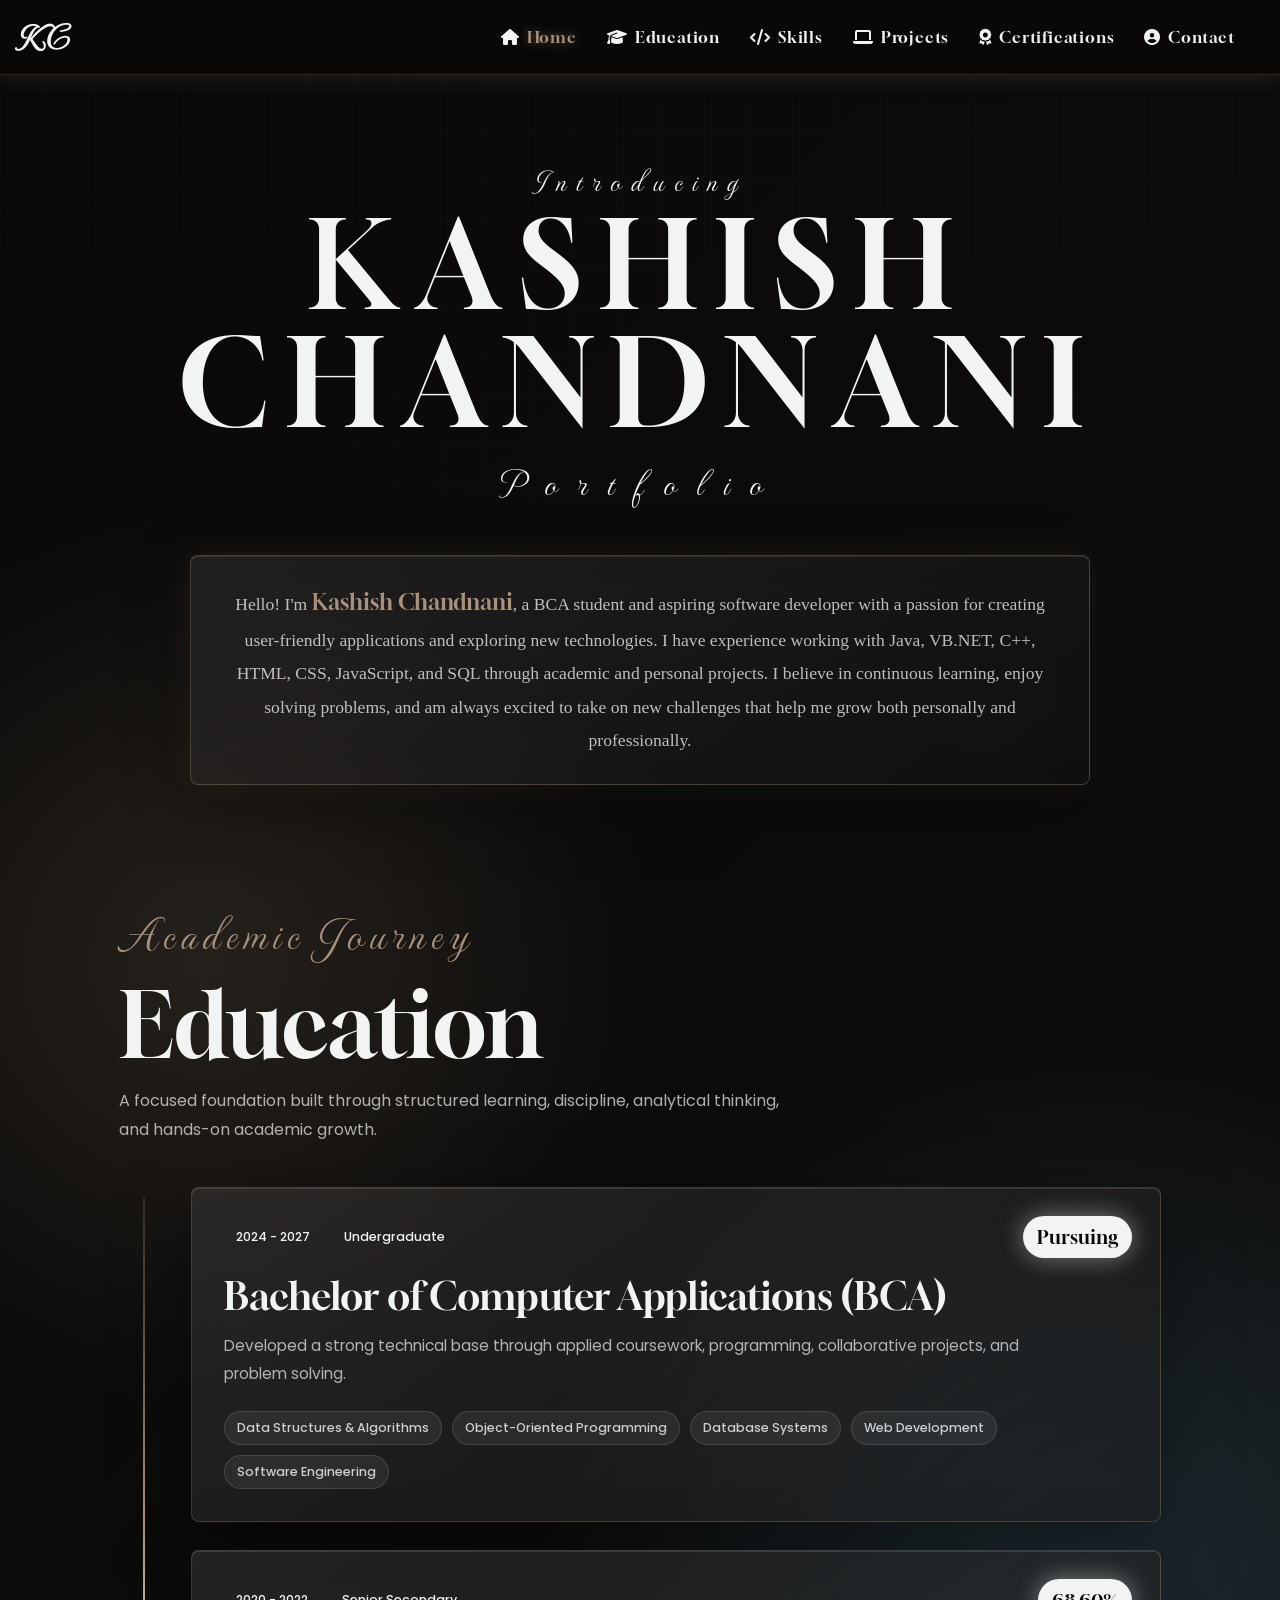
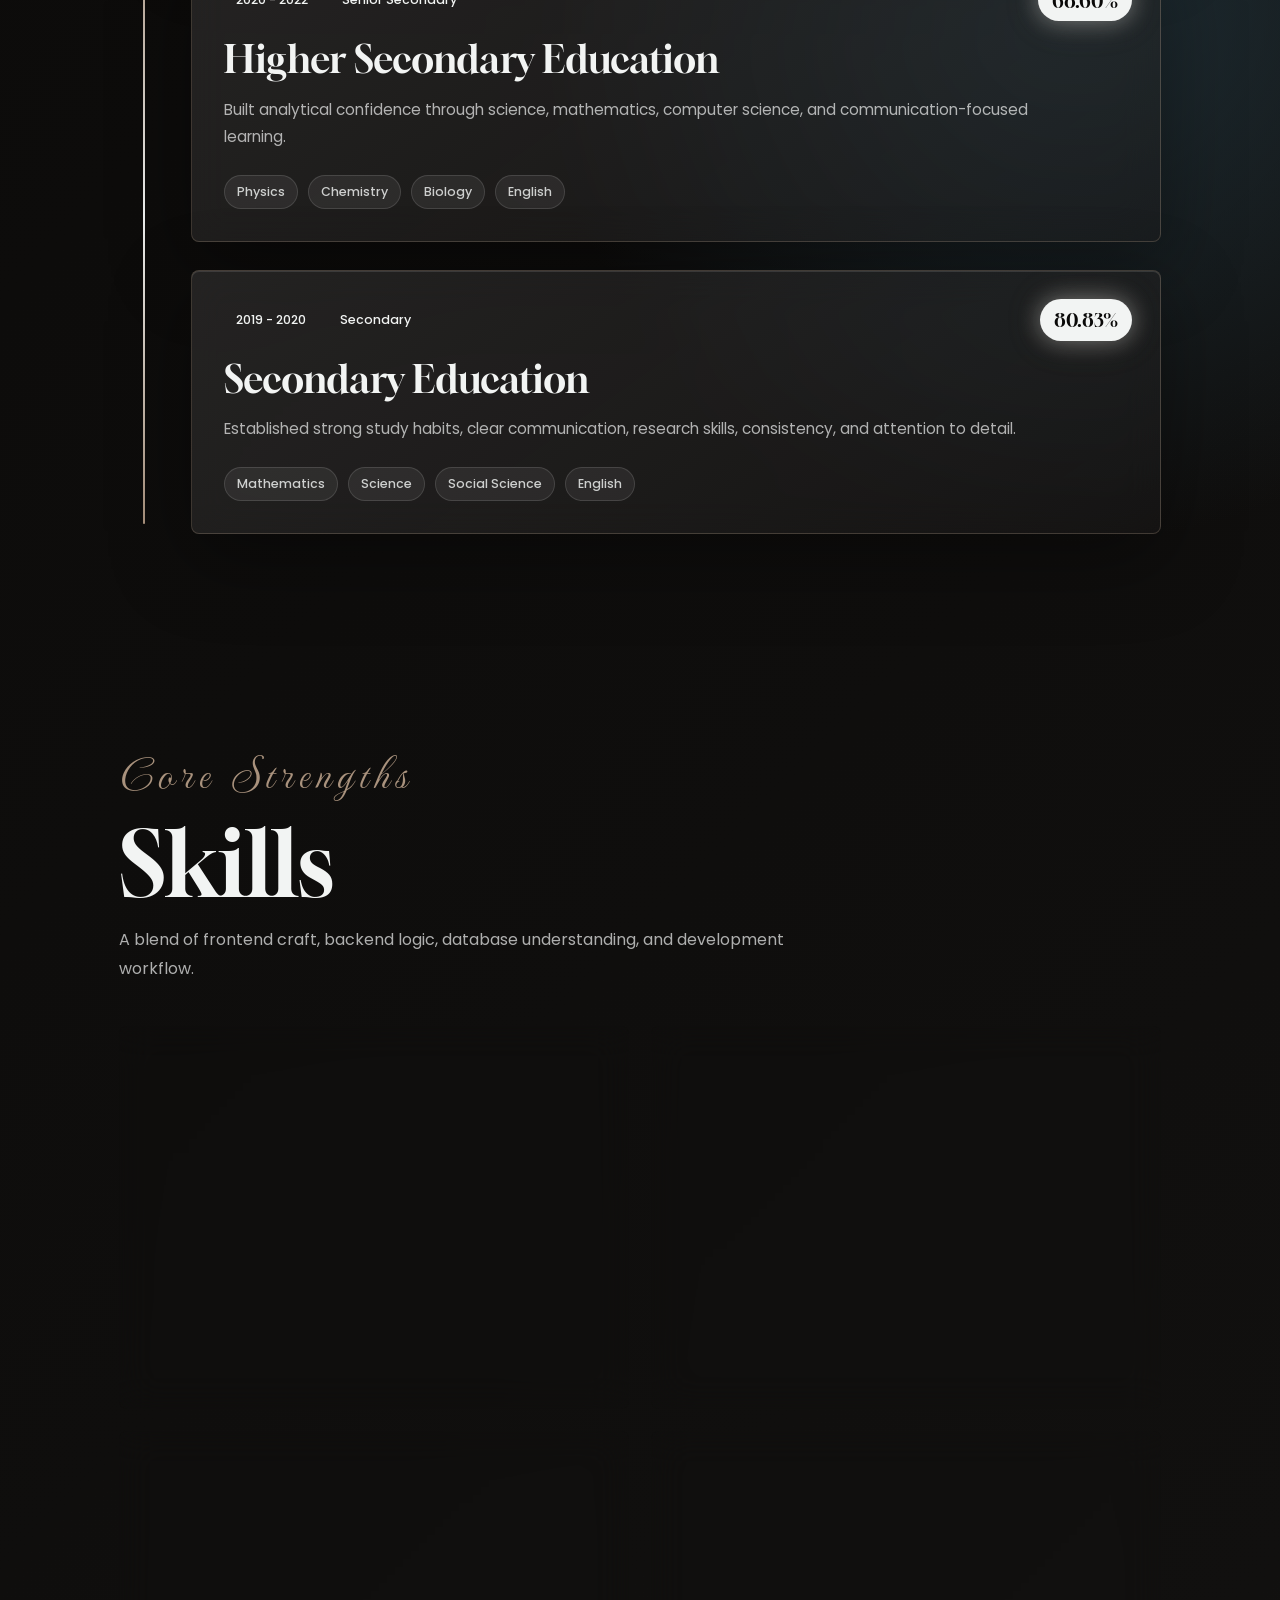
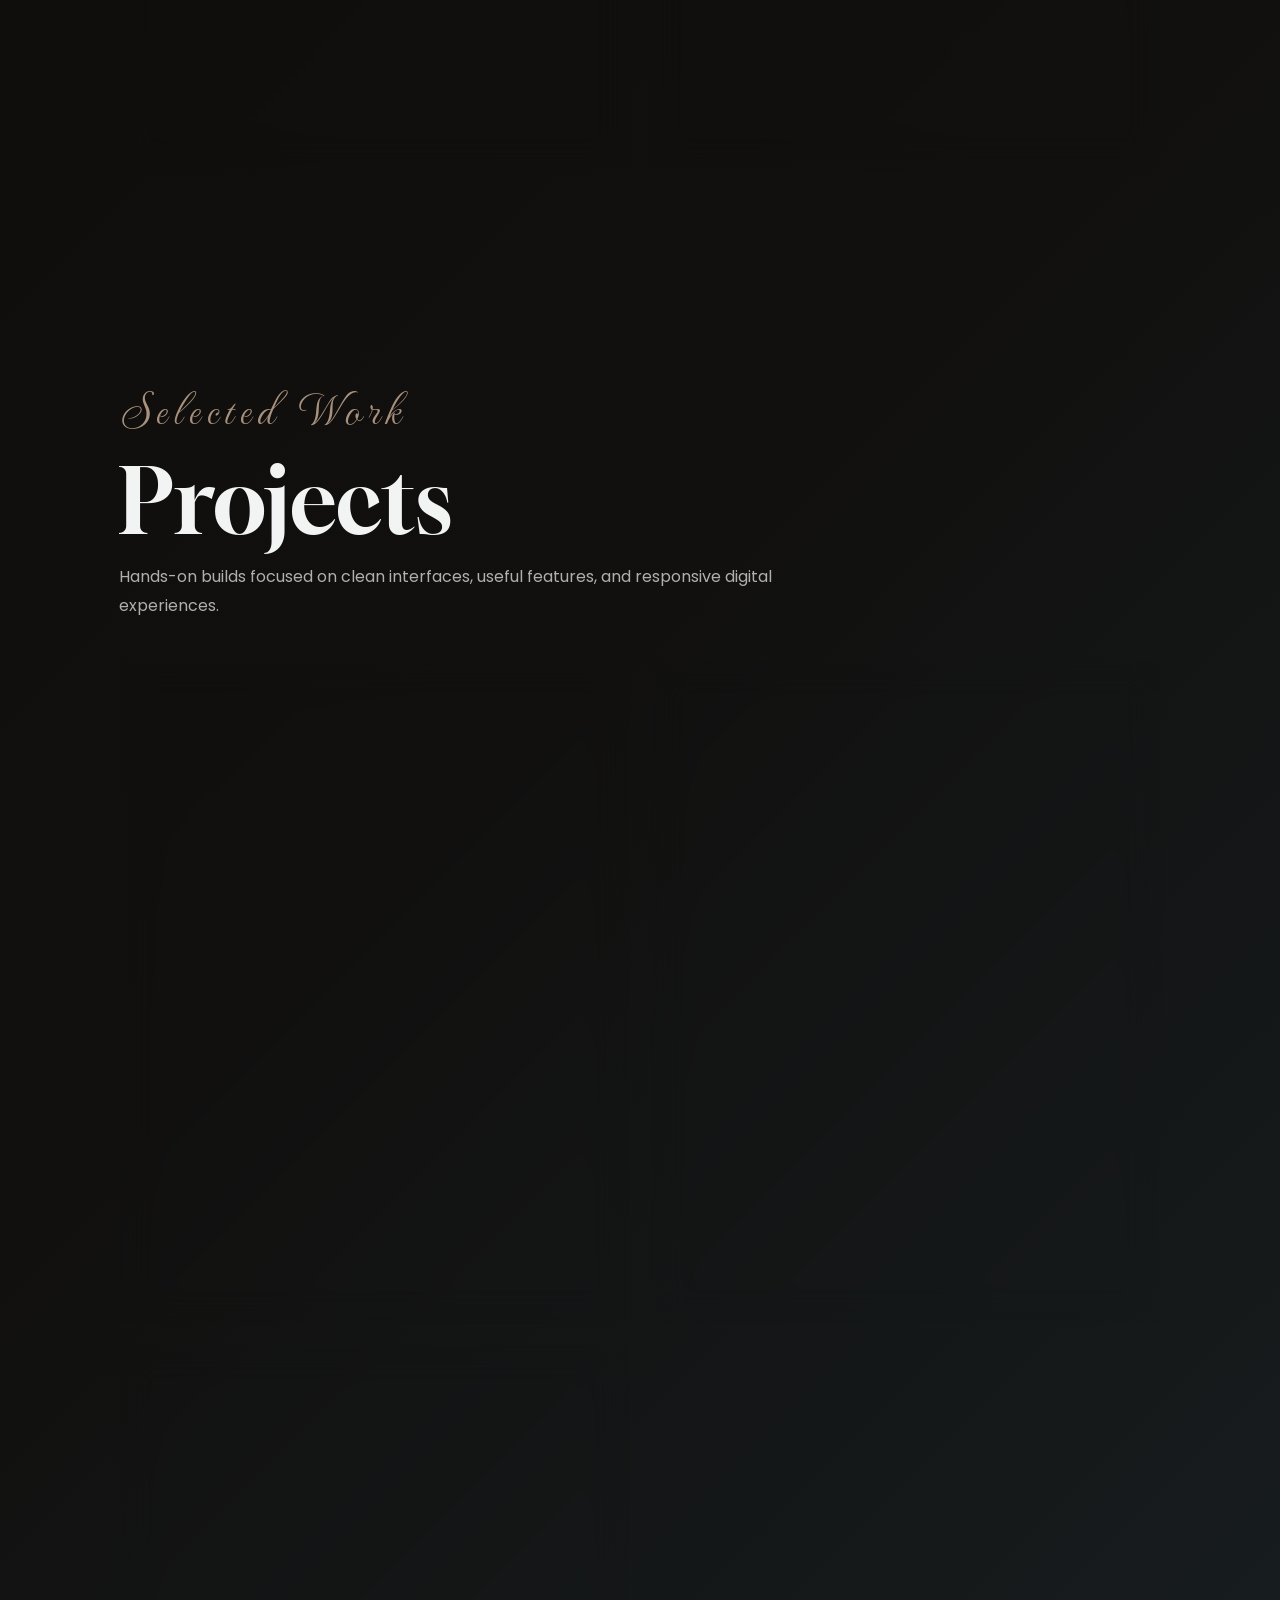
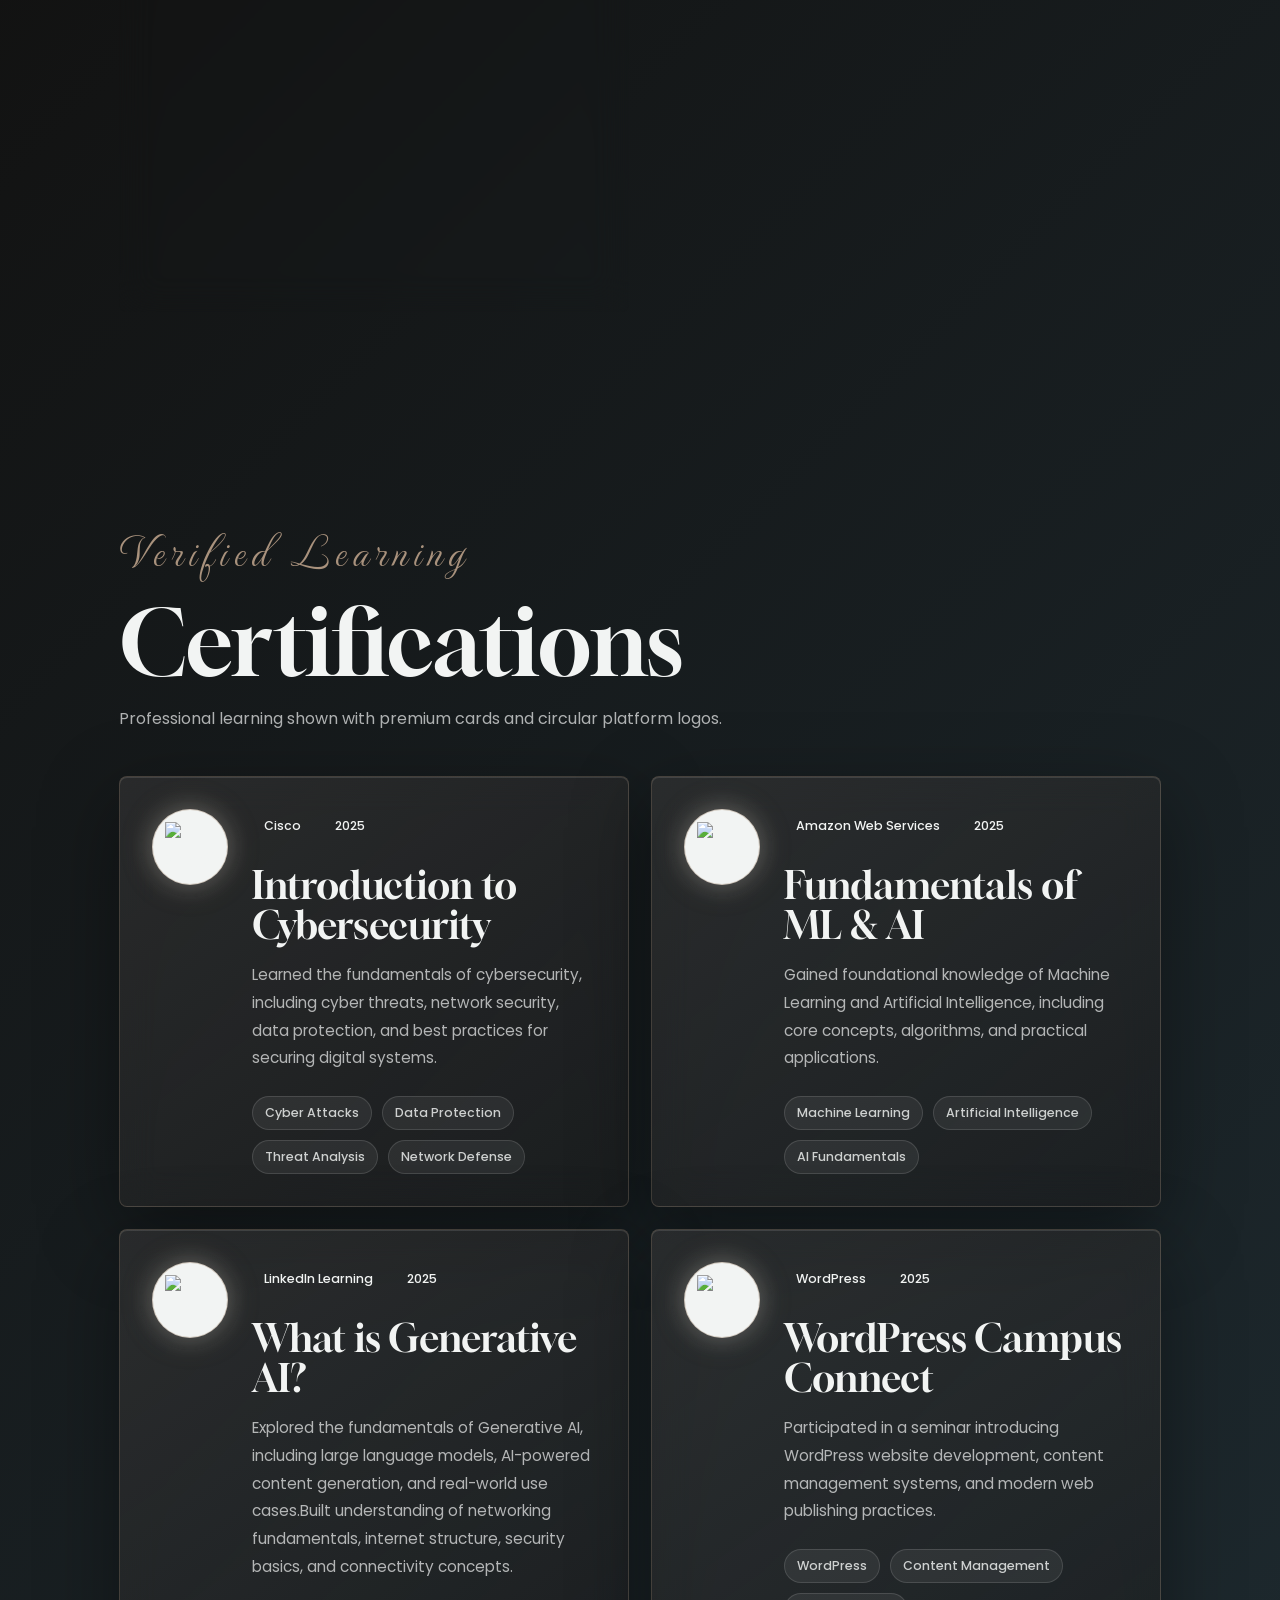
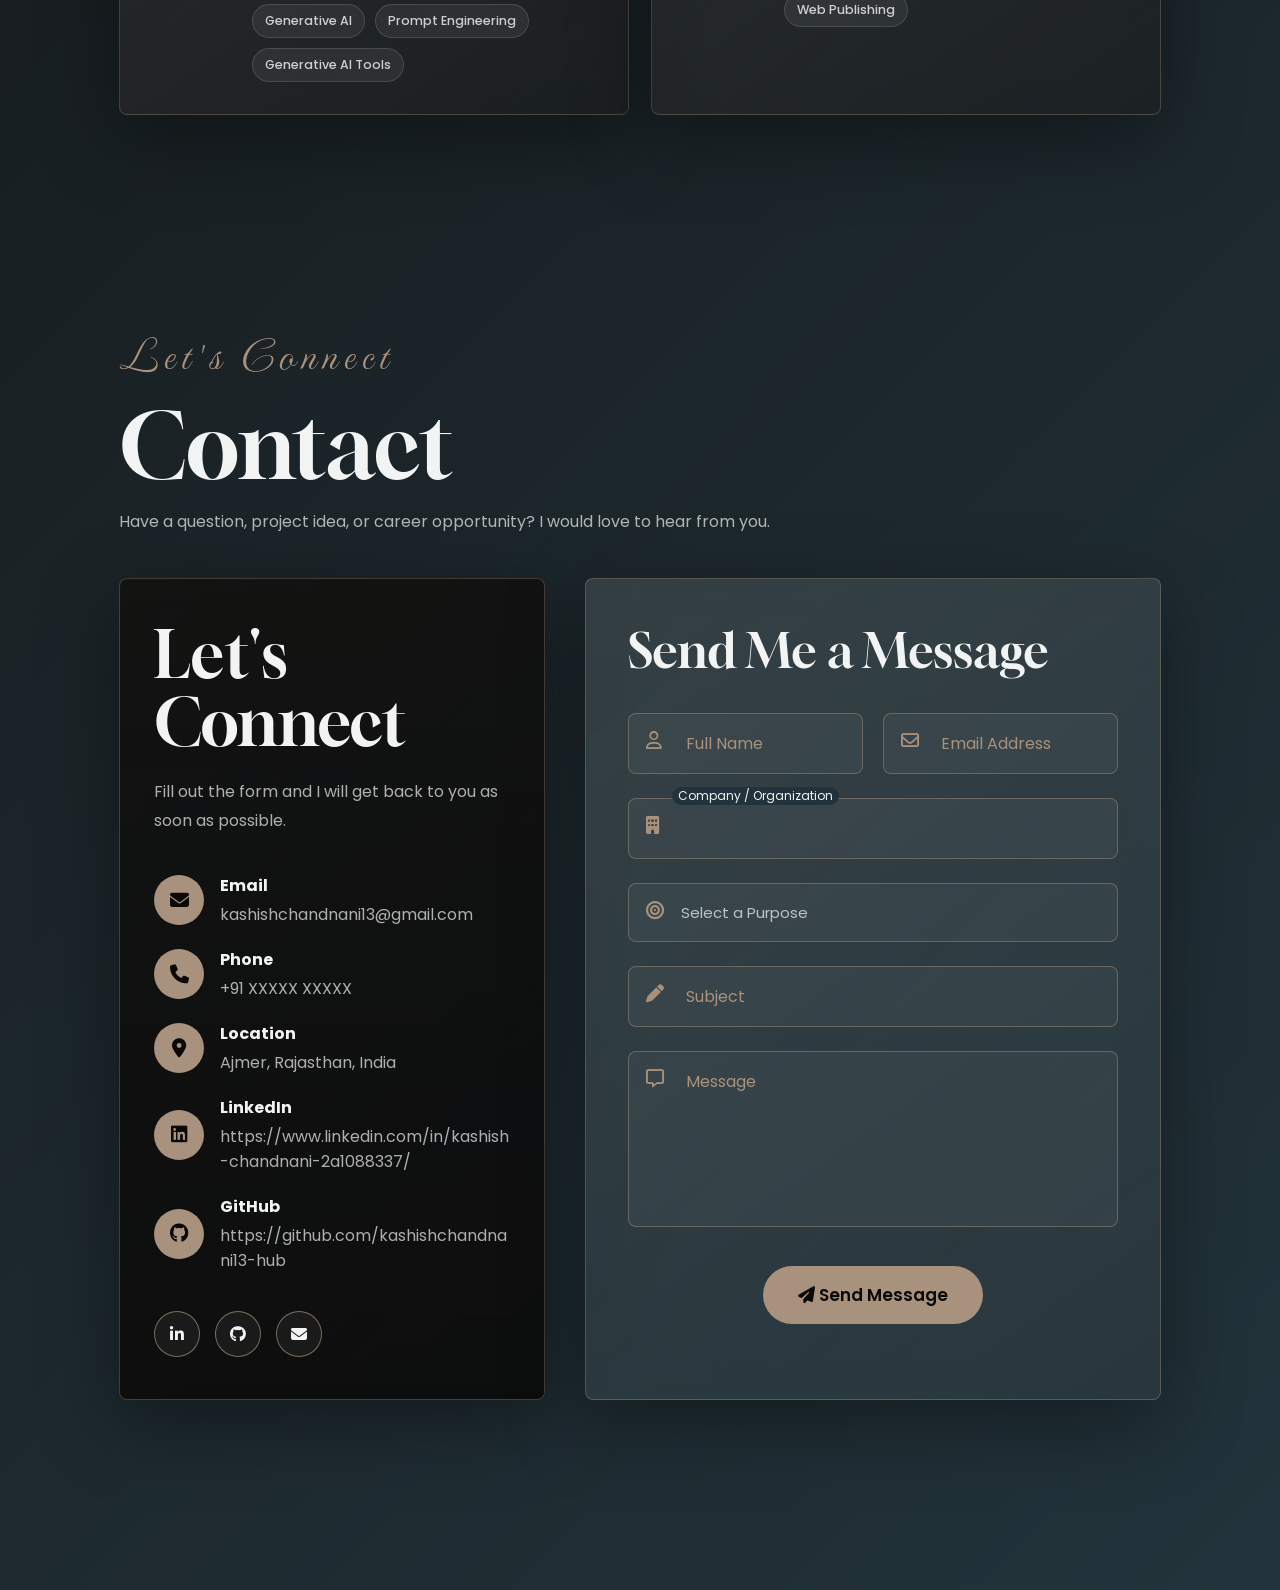
==== index.html @ 5edec9cb "Update index.html" ====
<!DOCTYPE html>
<html lang="en">
<head>
  <meta charset="UTF-8" />
  <meta name="viewport" content="width=device-width, initial-scale=1.0" />
  <title>Kashish Chandnani | Portfolio</title>

  <link rel="preconnect" href="https://fonts.googleapis.com" />
  <link rel="preconnect" href="https://fonts.gstatic.com" crossorigin />
  <link href="https://fonts.googleapis.com/css2?family=Gloock&family=MonteCarlo&family=Poppins:wght@300;400;500;600;700&display=swap" rel="stylesheet" />

  <link rel="stylesheet" href="https://cdnjs.cloudflare.com/ajax/libs/font-awesome/6.5.0/css/all.min.css" />
  <link rel="stylesheet" href="style.css" />
</head>

<body>
  <div class="sidebar_menu">
    <div class="logo">
      <h1>KC</h1>
    </div>

    <div class="menu" id="menu">
      <ul>
        <li><i class="fa-solid fa-house"></i><a href="#home">Home</a></li>
        <li><i class="fa-solid fa-graduation-cap"></i><a href="#education">Education</a></li>
        <li><i class="fa-solid fa-code"></i><a href="#skills">Skills</a></li>
        <li><i class="fa-solid fa-laptop"></i><a href="#projects">Projects</a></li>
        <li><i class="fa-solid fa-award"></i><a href="#certifications">Certifications</a></li>
        <li><i class="fa-solid fa-circle-user"></i><a href="#contact">Contact</a></li>
      </ul>
    </div>

    <div class="hamburger" id="hamburger">
      <i class="fa-solid fa-bars"></i>
    </div>
  </div>

  <div class="intro" id="home">
    <div class="reveal-box">
      <div class="one">
        <p>Introducing</p>
      </div>
    </div>

    <div class="reveal-box">
      <div class="name">
        <h1>KASHISH</h1>
        <h1>CHANDNANI</h1>
      </div>
    </div>

    <div class="reveal-box">
      <div class="port">
        <p>Portfolio</p>
      </div>
    </div>

    <div class="intro-about">
      <p>
        Hello! I'm <span>Kashish Chandnani</span>, a BCA student and aspiring software developer with a passion for 
        creating user-friendly applications and exploring new technologies. I have experience working with Java, VB.NET, C++, HTML, CSS, JavaScript, 
        and SQL through academic and personal projects. I believe in continuous learning, enjoy solving problems, 
        and am always excited to take on new challenges that help me grow both personally and professionally.
      </p>
  </div>


  <section id="education">
    <div class="section-head scroll-reveal">
      <p class="script">Academic Journey</p>
      <h2>Education</h2>
      <p>A focused foundation built through structured learning, discipline, analytical thinking, and hands-on academic growth.</p>
    </div>

    <div class="timeline">
      <div class="timeline-line"></div>

      <article class="glass-card scroll-reveal education-card">
        <div class="timeline-dot"></div>
        <span class="education-percent">Pursuing</span>
        <div class="topline">
          <span class="pill filled">2024 - 2027</span>
          <span class="pill outline">Undergraduate</span>
        </div>
        <h3>Bachelor of Computer Applications (BCA)</h3>
        <p>Developed a strong technical base through applied coursework, programming, collaborative projects, and problem solving.</p>
        <div class="tags">
          <span>Data Structures & Algorithms</span>
          <span>Object-Oriented Programming</span>
          <span>Database Systems</span>
          <span>Web Development</span>
          <span>Software Engineering</span>
        </div>
      </article>

      <article class="glass-card scroll-reveal education-card">
        <div class="timeline-dot"></div>
        <span class="education-percent">68.60%</span>
        <div class="topline">
          <span class="pill filled">2020 - 2022</span>
          <span class="pill outline">Senior Secondary</span>
        </div>
        <h3>Higher Secondary Education</h3>
        <p>Built analytical confidence through science, mathematics, computer science, and communication-focused learning.</p>
        <div class="tags">
          <span>Physics</span>
          <span>Chemistry</span>
          <span>Biology</span>
          <span>English</span>
        </div>
      </article>

      <article class="glass-card scroll-reveal education-card">
        <div class="timeline-dot"></div>
        <span class="education-percent">80.83%</span>
        <div class="topline">
          <span class="pill filled">2019 - 2020</span>
          <span class="pill outline">Secondary</span>
        </div>
        <h3>Secondary Education</h3>
        <p>Established strong study habits, clear communication, research skills, 
          consistency, and attention to detail.
        </p>
        <div class="tags">
          <span>Mathematics</span>
          <span>Science</span>
          <span>Social Science</span>
          <span>English</span>
        </div>
      </article>
    </div>
  </section>

  <section id="skills">
    <div class="section-head scroll-reveal">
      <p class="script">Core Strengths</p>
      <h2>Skills</h2>
      <p>A blend of frontend craft, backend logic, database understanding, and development workflow.</p>
    </div>

    <div class="grid-2">
      <article class="glass-card scroll-reveal">
        <span class="card-number">01</span>
        <h3>Soft Skills</h3>
        <p>Communicating effectively, 
          collaborating seamlessly, and adapting confidently to new challenges while 
          maintaining a problem-solving mindset.
        </p>
        <div class="tags">
          <span>Communication</span>
          <span>Problem-Solving</span>
          <span>Teamwork</span>
          <span>Adaptability</span>
          <span>Leadership</span>
        </div>
      </article>

      <article class="glass-card scroll-reveal">
        <span class="card-number">02</span>
        <h3>Web Development</h3>
        <p>Building intuitive, responsive websites with clean code, modern design, and seamless user experiences.</p>
        <div class="tags">
          <span>HTML</span>
          <span>CSS</span>
          <span>JavaScript</span>
          <span>React</span>
          <span>Responsive UI</span>
        </div>
      </article>

      <article class="glass-card scroll-reveal">
        <span class="card-number">03</span>
        <h3>Programming Skills</h3>
        <p>Developing efficient software solutions through clean code, 
          logical problem-solving, and object-oriented programming principles.
        </p>
        <div class="tags">
          <span>Java</span>
          <span>C++</span>
          <span>C</span>
          <span>VB.NET</span>
        </div>
      </article>

      <article class="glass-card scroll-reveal">
        <span class="card-number">04</span>
        <h3>Tools & Workflow</h3>
        <p>Using development tools to build, debug, version, deploy, and maintain clean projects.</p>
        <div class="tags">
          <span>MySQL</span>
          <span>GitHub</span>
          <span>VS Code</span>
          <span>Linux</span>
          <span>Debugging</span>
        </div>
      </article>
    </div>
  </section>

  <section id="projects">
    <div class="section-head scroll-reveal">
      <p class="script">Selected Work</p>
      <h2>Projects</h2>
      <p>Hands-on builds focused on clean interfaces, useful features, and responsive digital experiences.</p>
    </div>

    <div class="grid-3">
      <article class="glass-card scroll-reveal">
        <div class="project-media">
          <img src="C:\Users\bhawe\OneDrive\Desktop\Web\Personal-Portfolio\screenshot-1783146802149.png" alt="Portfolio">
        </div>
        <div class="topline">
          <span class="pill filled">
            <a href="https://github.com/kashishchandnani13-hub">
              <i class="fab fa-github"></i> GitHub
            </a>
          </span>
          <span class="pill outline">
            <a href="https://kashishchandnani13-hub.github.io/">
              <i class="fa-solid fa-link"></i> Live Demo
            </a>
          </span>
        </div>
        <h3>Personal Portfolio</h3>
        <p>A premium dark portfolio with elegant typography, animated cards, responsive sections, and polished details.</p>
        <div class="tags">
          <span>HTML</span>
          <span>CSS</span>
          <span>JavaScript</span>
          <span>Glassmorphism</span>
        </div>
      </article>

      <article class="glass-card scroll-reveal">
        <div class="project-media">
          <img src="C:\Users\bhawe\OneDrive\Desktop\Web\Personal-Portfolio\Screenshot_4-7-2026_12552_github.com.jpeg" alt="Library Management System">
        </div>
        <div class="topline">
          <span class="pill filled">
            <a href="https://github.com/kashishchandnani13-hub">
              <i class="fab fa-github"></i> GitHub
            </a>
          </span>
          <span class="pill outline">
            <a href="https://github.com/kashishchandnani13-hub/Library-Management-System-Java/blob/main/Library.java">
              <i class="fa-solid fa-link"></i> Code
            </a>
          </span>
        </div>
        <h3>Library Management System</h3>
        <p>
          A productivity dashboard for organizing tasks, tracking status, managing priorities, A Java console-based Library Management System built using OOP concepts to manage book records, issue/return operations, 
          and streamline basic library tasks.and workflow visibility.
        </p>
        <div class="tags">
          <span>Java</span>
          <span>OOP</span>
          <span>Console-Based</span>
          <span>Menu-Driven</span>
        </div>
      </article>

      <article class="glass-card scroll-reveal">
        <div class="project-media">
          <img src="C:\Users\bhawe\OneDrive\Desktop\Web\Personal-Portfolio\Screenshot_4-7-2026_12628_github.com.jpeg" alt="Rock-Paper-Scissors">
        </div>
        <div class="topline">
          <span class="pill filled">
            <a href="https://github.com/kashishchandnani13-hub">
              <i class="fab fa-github"></i> GitHub
            </a>
          </span>
          <span class="pill outline">
            <a href="https://github.com/kashishchandnani13-hub/Rock-Paper-Scissors-CPP/blob/main/RockPaperSci.cpp">
              <i class="fa-solid fa-link"></i> Code
            </a>
          </span>
        </div>
        <h3>Rock-Paper-Scissors</h3>
        <p>A classic game implemented with modern web technologies, featuring smooth animations and a responsive design.</p>
        <div class="tags">
          <span>C++</span>
          <span>Console-Based</span>
          <span>Game Development</span>
        </div>
      </article>
    </div>
  </section>

  <section id="certifications">
    <div class="section-head scroll-reveal">
      <p class="script">Verified Learning</p>
      <h2>Certifications</h2>
      <p>Professional learning shown with premium cards and circular platform logos.</p>
    </div>

    <div class="grid-2">
      <article class="glass-card cert-card scroll-reveal">
        <div class="cert-logo">
          <img src="C:\Users\bhawe\OneDrive\Desktop\Web\Personal-Portfolio\Cisco logo\cisco_logo_logoquake.png" alt="cisco">
        </div>
        <div>
          <div class="topline">
            <span class="pill filled">Cisco</span>
            <span class="pill outline">2025</span>
          </div>
          <h3>Introduction to Cybersecurity</h3>
          <p>
            Learned the fundamentals of cybersecurity, including cyber threats, network security, 
            data protection, and best practices for securing digital systems.
          </p>
          <div class="tags">
            <span>Cyber Attacks</span>
            <span>Data Protection</span>
            <span>Threat Analysis</span>
            <span>Network Defense</span>
          </div>
        </div>
      </article>

      <article class="glass-card cert-card scroll-reveal">
        <div class="cert-logo">
          <img src="C:\Users\bhawe\OneDrive\Desktop\Web\Personal-Portfolio\amazon-logo-logoquake.png" alt="ML-AI">
        </div>
        <div>
          <div class="topline">
            <span class="pill filled">Amazon Web Services</span>
            <span class="pill outline">2025</span>
          </div>
          <h3>Fundamentals of ML & AI</h3>
          <p>
            Gained foundational knowledge of Machine Learning and Artificial Intelligence, 
            including core concepts, algorithms, and practical applications.
          </p>
          <div class="tags">
            <span>Machine Learning</span>
            <span>Artificial Intelligence</span>
            <span>AI Fundamentals</span>
          </div>
        </div>
      </article>

      <article class="glass-card cert-card scroll-reveal">
        <div class="cert-logo">
          <img src="C:\Users\bhawe\OneDrive\Desktop\Web\Personal-Portfolio\linkedin-icon-logoquake.png" alt="linkedin">
        </div>
        <div>
          <div class="topline">
            <span class="pill filled">LinkedIn Learning</span>
            <span class="pill outline">2025</span>
          </div>
          <h3>What is Generative AI?</h3>
          <p>
            Explored the fundamentals of Generative AI, 
            including large language models, AI-powered content generation, 
            and real-world use cases.Built understanding of networking fundamentals, internet structure, 
            security basics, and connectivity concepts.
          </p>
          <div class="tags">
            <span>Generative AI</span>
            <span>Prompt Engineering</span>
            <span>Generative AI Tools</span>
          </div>
        </div>
      </article>

      <article class="glass-card cert-card scroll-reveal">
        <div class="cert-logo">
          <img src="C:\Users\bhawe\OneDrive\Desktop\Web\Personal-Portfolio\OIP (1).webp" alt="WordPress">
        </div>
        <div>
          <div class="topline">
            <span class="pill filled">WordPress</span>
            <span class="pill outline">2025</span>
          </div>
          <h3>WordPress Campus Connect</h3>
          <p>Participated in a seminar introducing WordPress website development, 
            content management systems, and modern web publishing practices.
          </p>
          <div class="tags">
            <span>WordPress</span>
            <span>Content Management</span>
            <span>Web Publishing</span>
          </div>
        </div>
      </article>
    </div>
  </section>

  <section id="contact">
    <div class="section-head scroll-reveal">
      <p class="script">Let's Connect</p>
      <h2>Contact</h2>
      <p>Have a question, project idea, or career opportunity? I would love to hear from you.</p>
    </div>

    <div class="contact-container">
      <div class="contact-info scroll-reveal">
        <div class="contact-heading">
          <h3>Let's<br>Connect</h3>
          <p>Fill out the form and I will get back to you as soon as possible.</p>
        </div>

        <div class="info">
          <div class="info-box">
            <i class="fa-solid fa-envelope"></i>
            <div>
              <h4>Email</h4>
              <p>kashishchandnani13@gmail.com</p>
            </div>
          </div>

          <div class="info-box">
            <i class="fa-solid fa-phone"></i>
            <div>
              <h4>Phone</h4>
              <p>+91 XXXXX XXXXX</p>
            </div>
          </div>

          <div class="info-box">
            <i class="fa-solid fa-location-dot"></i>
            <div>
              <h4>Location</h4>
              <p>Ajmer, Rajasthan, India</p>
            </div>
          </div>

          <div class="info-box">
            <i class="fa-brands fa-linkedin"></i>
            <div>
              <h4>LinkedIn</h4>
              <p>https://www.linkedin.com/in/kashish-chandnani-2a1088337/</p>
            </div>
          </div>

          <div class="info-box">
            <i class="fa-brands fa-github"></i>
            <div>
              <h4>GitHub</h4>
              <p>https://github.com/kashishchandnani13-hub</p>
            </div>
          </div>
        </div>

        <div class="social-icons">
          <a href="https://www.linkedin.com/in/kashish-chandnani-2a1088337/" target="_blank" rel="noopener noreferrer">
            <i class="fa-brands fa-linkedin-in"></i>
          </a>
          <a href="https://github.com/kashishchandnani13-hub" target="_blank" rel="noopener noreferrer">
            <i class="fa-brands fa-github"></i>
          </a>
          <a href="mailto:kashishchandnani13@gmail.com">
            <i class="fa-solid fa-envelope"></i>
          </a>
        </div>
      </div>

      <div class="contact-form scroll-reveal">
        <h3>Send Me a Message</h3>

        <form>
          <div class="row">
            <div class="input-box">
              <input type="text" id="name" name="name" required />
              <label for="name">Full Name</label>
              <i class="fa-regular fa-user"></i>
            </div>

            <div class="input-box">
              <input type="email" id="email" name="email" required />
              <label for="email">Email Address</label>
              <i class="fa-regular fa-envelope"></i>
            </div>
          </div>

          <div class="input-box">
            <input type="text" id="company" name="company" />
            <label for="company">Company / Organization</label>
            <i class="fa-solid fa-building"></i>
          </div>

          <div class="input-box">
            <select id="purpose" name="purpose" required>
              <option value="" selected disabled>Select a Purpose</option>
              <option>Job Opportunity</option>
              <option>Internship</option>
              <option>Freelance Project</option>
              <option>Project Collaboration</option>
              <option>Technical Discussion</option>
              <option>General Inquiry</option>
            </select>
            <i class="fa-solid fa-bullseye"></i>
          </div>

          <div class="input-box">
            <input type="text" id="subject" name="subject" required />
            <label for="subject">Subject</label>
            <i class="fa-solid fa-pen"></i>
          </div>

          <div class="input-box">
            <textarea id="message" name="message" rows="6" required></textarea>
            <label for="message">Message</label>
            <i class="fa-regular fa-message"></i>
          </div>

          <button class="send-btn" type="submit">
            <i class="fa-solid fa-paper-plane"></i>
            Send Message
          </button>
        </form>
      </div>
    </div>
  </section>

  <script>
    const sections = document.querySelectorAll("section, .intro");
    const navLinks = document.querySelectorAll(".menu a");

    window.addEventListener("scroll", () => {
      let current = "";

      sections.forEach((section) => {
        const sectionTop = section.offsetTop - 120;

        if (window.scrollY >= sectionTop) {
          current = section.getAttribute("id");
        }
      });

      navLinks.forEach((link) => {
        link.classList.remove("active-link");

        if (link.getAttribute("href") === `#${current}`) {
          link.classList.add("active-link");
        }
      });
    });
    
    const hamburger = document.getElementById("hamburger");
    const menu = document.getElementById("menu");

    hamburger.addEventListener("click", () => {
      menu.classList.toggle("active");
    });

    document.querySelectorAll(".menu a").forEach((link) => {
      link.addEventListener("click", () => {
        menu.classList.remove("active");
      });
    });

    const revealItems = document.querySelectorAll(".scroll-reveal");

    const observer = new IntersectionObserver(
      (entries) => {
        entries.forEach((entry) => {
          if (entry.isIntersecting) {
            entry.target.classList.add("show");
          }
        });
      },
      { threshold: 0.15 }
    );

    revealItems.forEach((item) => observer.observe(item));

    const contactForm = document.querySelector(".contact-form form");

    contactForm.addEventListener("submit", (event) => {
      event.preventDefault();

      const button = contactForm.querySelector(".send-btn");
      button.innerHTML = `<i class="fa-solid fa-check"></i> Message Sent`;

      setTimeout(() => {
        button.innerHTML = `<i class="fa-regular fa-paper-plane"></i> Send Message`;
        contactForm.reset();
      }, 2200);
    });
  </script>
</body>
</html>
---- style.css ----
:root {
      --black: #0A0908;
      --deep: #22333B;
      --bronze: #A9927D;
      --ivory: #F2F4F3;
      --muted: rgba(242, 244, 243, 0.7);
      --glass: rgba(242, 244, 243, 0.075);
      --line: rgba(169, 146, 125, 0.35);
      --glow: rgba(169, 146, 125, 0.45);
    }

    * {
      margin: 0;
      padding: 0;
      box-sizing: border-box;
    }

    html {
      scroll-behavior: smooth;
      scroll-padding-top: 90px;
    }

    body {
      min-height: 100vh;
      font-family: "Poppins", sans-serif;
      color: var(--ivory);
      background:
        radial-gradient(circle at 16% 12%, rgba(169, 146, 125, 0.16), transparent 28rem),
        radial-gradient(circle at 84% 20%, rgba(34, 51, 59, 0.85), transparent 34rem),
        linear-gradient(135deg, var(--black), #11100f 48%, var(--deep));
      overflow-x: hidden;
    }

    body::before {
      content: "";
      position: fixed;
      inset: 0;
      pointer-events: none;
      background-image:
        linear-gradient(rgba(242, 244, 243, 0.025) 1px, transparent 1px),
        linear-gradient(90deg, rgba(242, 244, 243, 0.025) 1px, transparent 1px);
      background-size: 44px 44px;
      mask-image: linear-gradient(to bottom, rgba(0, 0, 0, 0.75), transparent 85%);
      z-index: -1;
    }

    .sidebar_menu {
      position: sticky;
      top: 0;
      z-index: 1000;
      height: 75px;
      background-color: rgba(10, 9, 8, 0.92);
      box-shadow: 0 2px 20px rgba(169, 146, 125, 0.18);
      backdrop-filter: blur(18px);
      -webkit-backdrop-filter: blur(18px);
      display: flex;
      justify-content: space-between;
      align-items: center;
      padding: 0 20px;
      border-bottom: 1px solid rgba(169, 146, 125, 0.22);
    }

    .logo {
      color: var(--ivory);
      font-size: 1rem;
      font-family: "MonteCarlo", cursive;
    }

    .sidebar_menu .menu ul {
      display: flex;
      gap: 30px;
      margin-right: 25px;
      align-items: center;
    }

    .sidebar_menu .menu li {
      list-style: none;
      display: flex;
      align-items: center;
      gap: 8px;
      transition: 0.35s ease;
    }

    .sidebar_menu .menu a {
        font-family: "Gloock", serif;
        font-weight: 400;
        letter-spacing: 0.8px;
    }

    .sidebar_menu .menu a,
    .sidebar_menu .menu i {
      color: var(--ivory);
      font-size: 1rem;
      text-decoration: none;
    }

    .sidebar_menu .menu li:hover {
      text-shadow: 1px 0 10px var(--bronze);
      transform: translateY(-2px);
      cursor: pointer;
    }

    .sidebar_menu .menu a.active-link {
        color: #A9927D;
        text-shadow: 0 0 12px rgba(169, 146, 125, 0.6);
    }

    .hamburger {
      display: none;
      color: var(--ivory);
      font-size: 22px;
      cursor: pointer;
      z-index: 1100;
    }

    .intro {
      min-height: calc(100vh - 75px);
      display: flex;
      flex-direction: column;
      justify-content: center;
      padding: 80px 20px;
    }

    .intro .one p {
      font-family: "MonteCarlo", cursive;
      font-size: clamp(1.25rem, 4vw, 1.875rem);
      font-weight: 300;
      letter-spacing: 10px;
      color: var(--ivory);
      text-align: center;
    }

    .intro h1 {
      color: var(--ivory);
      text-align: center;
      letter-spacing: clamp(5px, 3vw, 20px);
      font-family: "Gloock", serif;
      font-weight: 400;
      font-size: clamp(2.5rem, 10vw, 7.5rem);
      line-height: 0.98;
    }

    .intro .port p {
      font-family: "MonteCarlo", cursive;
      font-size: clamp(1.5rem, 5vw, 2.2rem);
      letter-spacing: clamp(8px, 3vw, 20px);
      font-weight: 300;
      color: var(--ivory);
      text-align: center;
      margin-top: 12px;
    }

    .intro .one,
    .intro .name,
    .intro .port {
      transform: translateY(100%);
      animation: revealUp 0.8s cubic-bezier(.22, 1, .36, 1) forwards;
      animation-delay: 0.5s;
    }

    .reveal-box {
      overflow: hidden;
    }

.intro-about {
    width: min(900px, calc(100% - 32px));
    margin: 42px auto 0;
    padding: 26px 30px;
    border: 1px solid rgba(169, 146, 125, 0.32);
    border-radius: 8px;
    background:
        linear-gradient(145deg, rgba(242, 244, 243, 0.09), rgba(242, 244, 243, 0.025)),
        rgba(10, 9, 8, 0.42);
    box-shadow:
        0 22px 70px rgba(0, 0, 0, 0.32),
        0 0 34px rgba(169, 146, 125, 0.12),
        inset 0 1px 0 rgba(242, 244, 243, 0.1);
    backdrop-filter: blur(16px);
    -webkit-backdrop-filter: blur(16px);
    animation: introAboutFade 0.9s ease forwards;
    animation-delay: 1.1s;
    opacity: 0;
    transform: translateY(22px);
}

.intro-about p {
  color: rgba(242, 244, 243, 0.76);
  font-family: "Cormorant Garamond", serif;
  font-size: clamp(1rem, 1.8vw, 1.1rem);
  line-height: 1.9;
  text-align: center;
}

.intro-about span {
  color: #A9927D;
  font-family: "Gloock", serif;
  font-size: 1.25em;
}

@keyframes introAboutFade {
  to {
    opacity: 1;
    transform: translateY(0);
  }
}

.intro-about:hover {
  border-color: rgba(169, 146, 125, 0.7);
  box-shadow:
    0 28px 80px rgba(0, 0, 0, 0.42),
    0 0 42px rgba(169, 146, 125, 0.2),
    inset 0 1px 0 rgba(242, 244, 243, 0.14);
  transform: translateY(-4px);
  transition: 0.35s ease;
}

@media (max-width: 650px) {
  .intro-about {
    margin-top: 34px;
    padding: 22px 18px;
  }

  .intro-about p {
    text-align: left;
    line-height: 1.75;
  }
}

    @keyframes revealUp {
      to {
        transform: translateY(0);
      }
    }

    section {
      width: 100%;
      padding: 90px 8%;
    }

    .section-head {
      max-width: 900px;
      margin-bottom: 42px;
    }

    .section-head .script {
      font-family: "MonteCarlo", cursive;
      color: var(--bronze);
      font-size: clamp(1.8rem, 4vw, 2.8rem);
      letter-spacing: 6px;
      margin-bottom: 8px;
    }

    .section-head h2 {
      font-family: "Gloock", serif;
      font-size: clamp(3rem, 7vw, 6rem);
      font-weight: 400;
      line-height: 0.98;
      color: var(--ivory);
    }

    .section-head p {
      max-width: 680px;
      margin-top: 18px;
      color: var(--muted);
      line-height: 1.8;
    }

    .grid-2 {
      display: grid;
      grid-template-columns: repeat(2, 1fr);
      gap: 22px;
    }

    .grid-3 {
      display: grid;
      grid-template-columns: repeat(2, 1fr);
      gap: 22px;
    }

    .glass-card {
      position: relative;
      overflow: hidden;
      border: 1px solid rgba(169, 146, 125, 0.28);
      border-radius: 8px;
      background:
        linear-gradient(145deg, rgba(242, 244, 243, 0.11), rgba(242, 244, 243, 0.035)),
        rgba(10, 9, 8, 0.42);
      box-shadow:
        0 24px 80px rgba(0, 0, 0, 0.38),
        inset 0 1px 0 rgba(242, 244, 243, 0.12);
      backdrop-filter: blur(18px);
      -webkit-backdrop-filter: blur(18px);
      padding: 32px;
      transition: 0.35s ease;
    }

    .glass-card::before {
      content: "";
      position: absolute;
      inset: -1px;
      opacity: 0;
      background:
        radial-gradient(circle at 18% 18%, rgba(169, 146, 125, 0.28), transparent 32%),
        linear-gradient(135deg, transparent, rgba(169, 146, 125, 0.15), transparent);
      transition: 0.35s ease;
    }

    .glass-card:hover {
      transform: translateY(-8px);
      border-color: rgba(169, 146, 125, 0.72);
      box-shadow:
        0 30px 90px rgba(0, 0, 0, 0.5),
        0 0 42px rgba(169, 146, 125, 0.18),
        inset 0 1px 0 rgba(242, 244, 243, 0.16);
    }

    .glass-card:hover::before {
      opacity: 1;
    }

    .glass-card > * {
      position: relative;
    }

    .card-number {
      display: block;
      margin-bottom: 22px;
      color: var(--bronze);
      font-family: "Gloock", serif;
      font-size: 2.8rem;
    }

    .glass-card h3 {
      font-family: "Gloock", serif;
      font-size: clamp(1.8rem, 3vw, 2.7rem);
      font-weight: 400;
      color: var(--ivory);
      line-height: 1.05;
    }

    .glass-card p {
      color: var(--muted);
      line-height: 1.8;
      margin-top: 16px;
      font-size: 0.96rem;
    }

    .education-card {
        position: relative;
        padding-right: 110px;
    }

    .education-percent {
        position: absolute;
        top: 28px;
        right: 28px;
        min-width: 70px;
        height: 42px;
        padding: 0 14px;
        border-radius: 999px;
        display: inline-flex;
        align-items: center;
        justify-content: center;
        color: #0A0908;
        background: #F2F4F3;
        font-family: "Gloock", serif;
        font-size: 1.2rem;
        font-weight: 400;
        box-shadow: 0 0 22px rgba(242, 244, 243, 0.35), 0 0 36px rgba(169, 146, 125, 0.22);
    }

    .project-media {
        min-height: 230px;
        margin: -32px -32px 28px;
        overflow: hidden;
        border-bottom: 1px solid rgba(169, 146, 125, 0.22);
        background: #0A0908;
    }

    .project-media img {
        width: 100%;
        height: 100%;
        min-height: 230px;
        display: block;
        object-fit: cover;
        transition: 0.45s ease;
    }

    .glass-card:hover .project-media img {
        transform: scale(1.06);
        filter: brightness(1.08) contrast(1.08);
    }

    .tags {
      display: flex;
      flex-wrap: wrap;
      gap: 10px;
      margin-top: 24px;
    }

    .tags span,
    .pill {
      display: inline-flex;
      align-items: center;
      min-height: 34px;
      padding: 7px 12px;
      border-radius: 999px;
      font-size: 0.78rem;
      font-weight: 500;
    }

    .tags span {
      border: 1px solid rgba(242, 244, 243, 0.13);
      color: rgba(242, 244, 243, 0.82);
      background: rgba(242, 244, 243, 0.065);
      transition: 0.25s ease;
    }

    .tags span:hover {
      color: var(--ivory);
      border-color: rgba(169, 146, 125, 0.72);
      background: rgba(169, 146, 125, 0.16);
      box-shadow: 0 0 18px rgba(169, 146, 125, 0.16);
      transform: translateY(-2px);
    }

    .pill.filled a {
      color: var(--black);
      background: var(--bronze);
      font-weight: 600;
      text-decoration: none;
      padding: 10px 14px;
      border-radius: 999px;
    }

    .pill.outline a {
      color: var(--bronze);
      border: 1px solid rgba(169, 146, 125, 0.4);
      background: rgba(10, 9, 8, 0.28);
      font-weight: 600;
      padding: 10px 14px;
      border-radius: 999px;
      text-decoration: none;
    }

    .topline {
      display: flex;
      flex-wrap: wrap;
      gap: 10px;
      margin-bottom: 22px;
    }

    .timeline {
      position: relative;
      display: grid;
      gap: 28px;
      padding-left: 72px;
    }

    .timeline-line {
      position: absolute;
      top: 10px;
      bottom: 10px;
      left: 24px;
      width: 2px;
      border-radius: 999px;
      background: rgba(169, 146, 125, 0.18);
      overflow: hidden;
    }

    .timeline-line::after {
      content: "";
      position: absolute;
      inset: 0;
      transform-origin: top;
      background: linear-gradient(to bottom, transparent, var(--bronze), var(--ivory), var(--bronze));
      box-shadow: 0 0 26px var(--glow);
      animation: timelineFlow 4.8s ease-in-out infinite;
    }

    .timeline-dot {
      position: absolute;
      top: 38px;
      left: -57px;
      width: 18px;
      height: 18px;
      border: 2px solid var(--bronze);
      border-radius: 50%;
      background: var(--black);
      box-shadow: 0 0 0 8px rgba(169, 146, 125, 0.1), 0 0 28px var(--glow);
    }

    .timeline-dot::after {
      content: "";
      position: absolute;
      inset: 4px;
      border-radius: inherit;
      background: var(--ivory);
    }

    @keyframes timelineFlow {
      0% {
        transform: scaleY(0);
        opacity: 0.3;
      }

      46% {
        transform: scaleY(1);
        opacity: 1;
      }

      100% {
        transform: scaleY(1);
        opacity: 0.45;
      }
    }

    .cert-card {
      display: grid;
      grid-template-columns: auto 1fr;
      gap: 24px;
      align-items: start;
    }

    .cert-logo {
      width: 76px;
      height: 76px;
      border-radius: 50%;
      display: grid;
      place-items: center;
      border: 1px solid rgba(169, 146, 125, 0.45);
      background: rgba(242, 244, 243, 0.08);
      box-shadow: 0 0 24px rgba(169, 146, 125, 0.18);
      font-size: 1.65rem;
      font-weight: 700;
      color: var(--ivory);
      overflow: hidden;
    }

    .cert-logo {
        width: 76px;
        height: 76px;
        border-radius: 50%;
        display: grid;
        place-items: center;
        padding: 12px;
        border: 1px solid rgba(169, 146, 125, 0.45);
        background: #F2F4F3;
        box-shadow:
            0 0 24px rgba(242, 244, 243, 0.22),
            0 0 34px rgba(169, 146, 125, 0.22);
        overflow: hidden;
    }

    .cert-logo img {
        width: 100%;
        height: 100%;
        object-fit: contain;
        display: block;
    }

    #contact {
      padding-bottom: 110px;
    }

    .contact-container {
      width: 100%;
      max-width: 1250px;
      margin: 30px auto 0;
      display: grid;
      grid-template-columns: 1fr 1.35fr;
      gap: 40px;
    }

    .contact-info,
    .contact-form {
      border: 1px solid rgba(169, 146, 125, 0.35);
      border-radius: 8px;
      backdrop-filter: blur(18px);
      -webkit-backdrop-filter: blur(18px);
      box-shadow: 0 24px 80px rgba(0, 0, 0, 0.38);
      transition: 0.35s ease;
    }

    .contact-info {
      padding: 42px 34px;
      background:
        linear-gradient(rgba(10, 9, 8, 0.78), rgba(10, 9, 8, 0.88)),
        linear-gradient(135deg, rgba(169, 146, 125, 0.18), rgba(34, 51, 59, 0.55));
    }

    .contact-form {
      padding: 42px;
      background:
        linear-gradient(145deg, rgba(242, 244, 243, 0.11), rgba(242, 244, 243, 0.035)),
        rgba(34, 51, 59, 0.3);
    }

    .contact-info:hover,
    .contact-form:hover {
      transform: translateY(-6px);
      border-color: rgba(169, 146, 125, 0.72);
      box-shadow: 0 30px 92px rgba(0, 0, 0, 0.52), 0 0 44px rgba(169, 146, 125, 0.2);
    }

    .contact-heading h3,
    .contact-form h3 {
      color: var(--ivory);
      font-family: "Gloock", serif;
      font-weight: 400;
    }

    .contact-heading h3 {
      font-size: clamp(2.5rem, 5vw, 4rem);
      line-height: 1.05;
      margin-bottom: 22px;
    }

    .contact-heading p {
      color: var(--muted);
      line-height: 1.8;
    }

    .info {
      margin-top: 38px;
      display: flex;
      flex-direction: column;
      gap: 20px;
    }

    .info-box {
      display: flex;
      align-items: center;
      gap: 16px;
    }

    .info-box i {
      flex: 0 0 50px;
      width: 50px;
      height: 50px;
      border-radius: 50%;
      display: flex;
      align-items: center;
      justify-content: center;
      background: var(--bronze);
      color: var(--black);
      font-size: 19px;
    }

    .info-box h4 {
      color: var(--ivory);
      margin-bottom: 4px;
    }

    .info-box p {
      color: var(--muted);
      word-break: break-word;
    }

    .social-icons {
      display: flex;
      flex-wrap: wrap;
      gap: 15px;
      margin-top: 38px;
    }

    .social-icons a {
      width: 46px;
      height: 46px;
      border-radius: 50%;
      display: grid;
      place-items: center;
      color: var(--ivory);
      text-decoration: none;
      border: 1px solid rgba(169, 146, 125, 0.7);
      background: rgba(242, 244, 243, 0.05);
      transition: 0.3s ease;
    }

    .social-icons a:hover {
      background: var(--bronze);
      color: var(--black);
      transform: translateY(-5px);
    }

    .contact-form h3 {
      font-size: clamp(2rem, 4vw, 3rem);
      margin-bottom: 34px;
    }

    .contact-form form {
      display: flex;
      flex-direction: column;
      gap: 24px;
    }

    .row {
      display: grid;
      grid-template-columns: 1fr 1fr;
      gap: 20px;
    }

    .input-box {
      position: relative;
    }

    .input-box input,
    .input-box textarea,
    .input-box select {
      width: 100%;
      padding: 18px 18px 18px 52px;
      border-radius: 8px;
      border: 1px solid rgba(169, 146, 125, 0.45);
      background: rgba(242, 244, 243, 0.045);
      color: var(--ivory);
      font-size: 15px;
      font-family: "Poppins", sans-serif;
      outline: none;
      transition: 0.35s;
    }

    .input-box textarea {
      resize: none;
      min-height: 160px;
    }

    .input-box select {
      appearance: none;
      cursor: pointer;
      color: rgba(242, 244, 243, 0.72);
    }

    .input-box select option {
      background: var(--deep);
      color: var(--ivory);
    }

    .input-box > i {
      position: absolute;
      left: 18px;
      top: 19px;
      color: var(--bronze);
      font-size: 18px;
    }

    .input-box label {
      position: absolute;
      left: 52px;
      top: 18px;
      color: var(--bronze);
      pointer-events: none;
      padding: 0 6px;
      transition: 0.3s;
    }

    .input-box input:focus + label,
    .input-box input:valid + label,
    .input-box textarea:focus + label,
    .input-box textarea:valid + label {
      top: -11px;
      left: 44px;
      font-size: 12px;
      color: var(--ivory);
      background: var(--deep);
      border-radius: 999px;
    }

    .input-box input:focus,
    .input-box textarea:focus,
    .input-box select:focus {
      border-color: var(--bronze);
      box-shadow: 0 0 18px rgba(169, 146, 125, 0.35);
    }

    .send-btn {
      margin-top: 8px;
      width: min(220px, 100%);
      height: 58px;
      align-self: center;
      border: none;
      border-radius: 999px;
      background: var(--bronze);
      color: var(--black);
      font-size: 17px;
      font-weight: 600;
      font-family: "Poppins", sans-serif;
      cursor: pointer;
      transition: 0.35s;
    }

    .send-btn:hover {
      transform: translateY(-4px);
      box-shadow: 0 10px 25px rgba(169, 146, 125, 0.5);
    }

    .scroll-reveal {
      opacity: 0;
      transform: translateY(34px);
      transition: 0.75s ease;
    }

    .scroll-reveal.show {
      opacity: 1;
      transform: translateY(0);
    }

    @media (max-width: 1050px) {
       .sidebar_menu .menu li {
            width: 100%;
            padding: 14px 16px;
            border-radius: 8px;
            position: relative;
            transition: 0.35s ease;
        }

        .sidebar_menu .menu li:hover {
            transform: translateX(6px);
            background: rgba(242, 244, 243, 0.12);
            box-shadow: 0 0 18px rgba(242, 244, 243, 0.32), inset 0 0 0 1px rgba(242, 244, 243, 0.35);
        }

      .sidebar_menu .menu {
        position: fixed;
        top: 75px;
        right: -100%;
        width: min(320px, 85vw);
        height: calc(100vh - 75px);
        background: rgba(10, 9, 8, 0.96);
        border-left: 1px solid rgba(169, 146, 125, 0.25);
        transition: 0.35s ease;
        padding: 35px 20px;
      }

      .sidebar_menu .menu.active {
        right: 0;
      }

      .sidebar_menu .menu ul {
        flex-direction: column;
        align-items: flex-start;
        gap: 24px;
        margin: 0;
      }

      .hamburger {
        display: block;
      }

      .grid-3,
      .grid-2,
      .contact-container {
        grid-template-columns: 1fr;
      }
    }

    @media (max-width: 850px) {
        .grid-3 {
            grid-template-columns: 1fr;
        }
    }

    @media (max-width: 650px) {
      section {
        padding: 70px 20px;
      }

      .intro {
        padding-inline: 14px;
      }

      .intro .one p,
      .intro .port p {
        letter-spacing: 7px;
      }

      .timeline {
        padding-left: 0;
      }

      .timeline-line,
      .timeline-dot {
        display: none;
      }

      .glass-card,
      .contact-info,
      .contact-form {
        padding: 24px;
      }

      .education-card {
        padding-right: 24px;
      }

    .education-percent {
        position: static;
        margin-bottom: 18px;
    }

      .row,
      .cert-card {
        grid-template-columns: 1fr;
      }

      .cert-logo {
        width: 64px;
        height: 64px;
      }

      .project-media {
        margin: -24px -24px 24px;
      }
    }
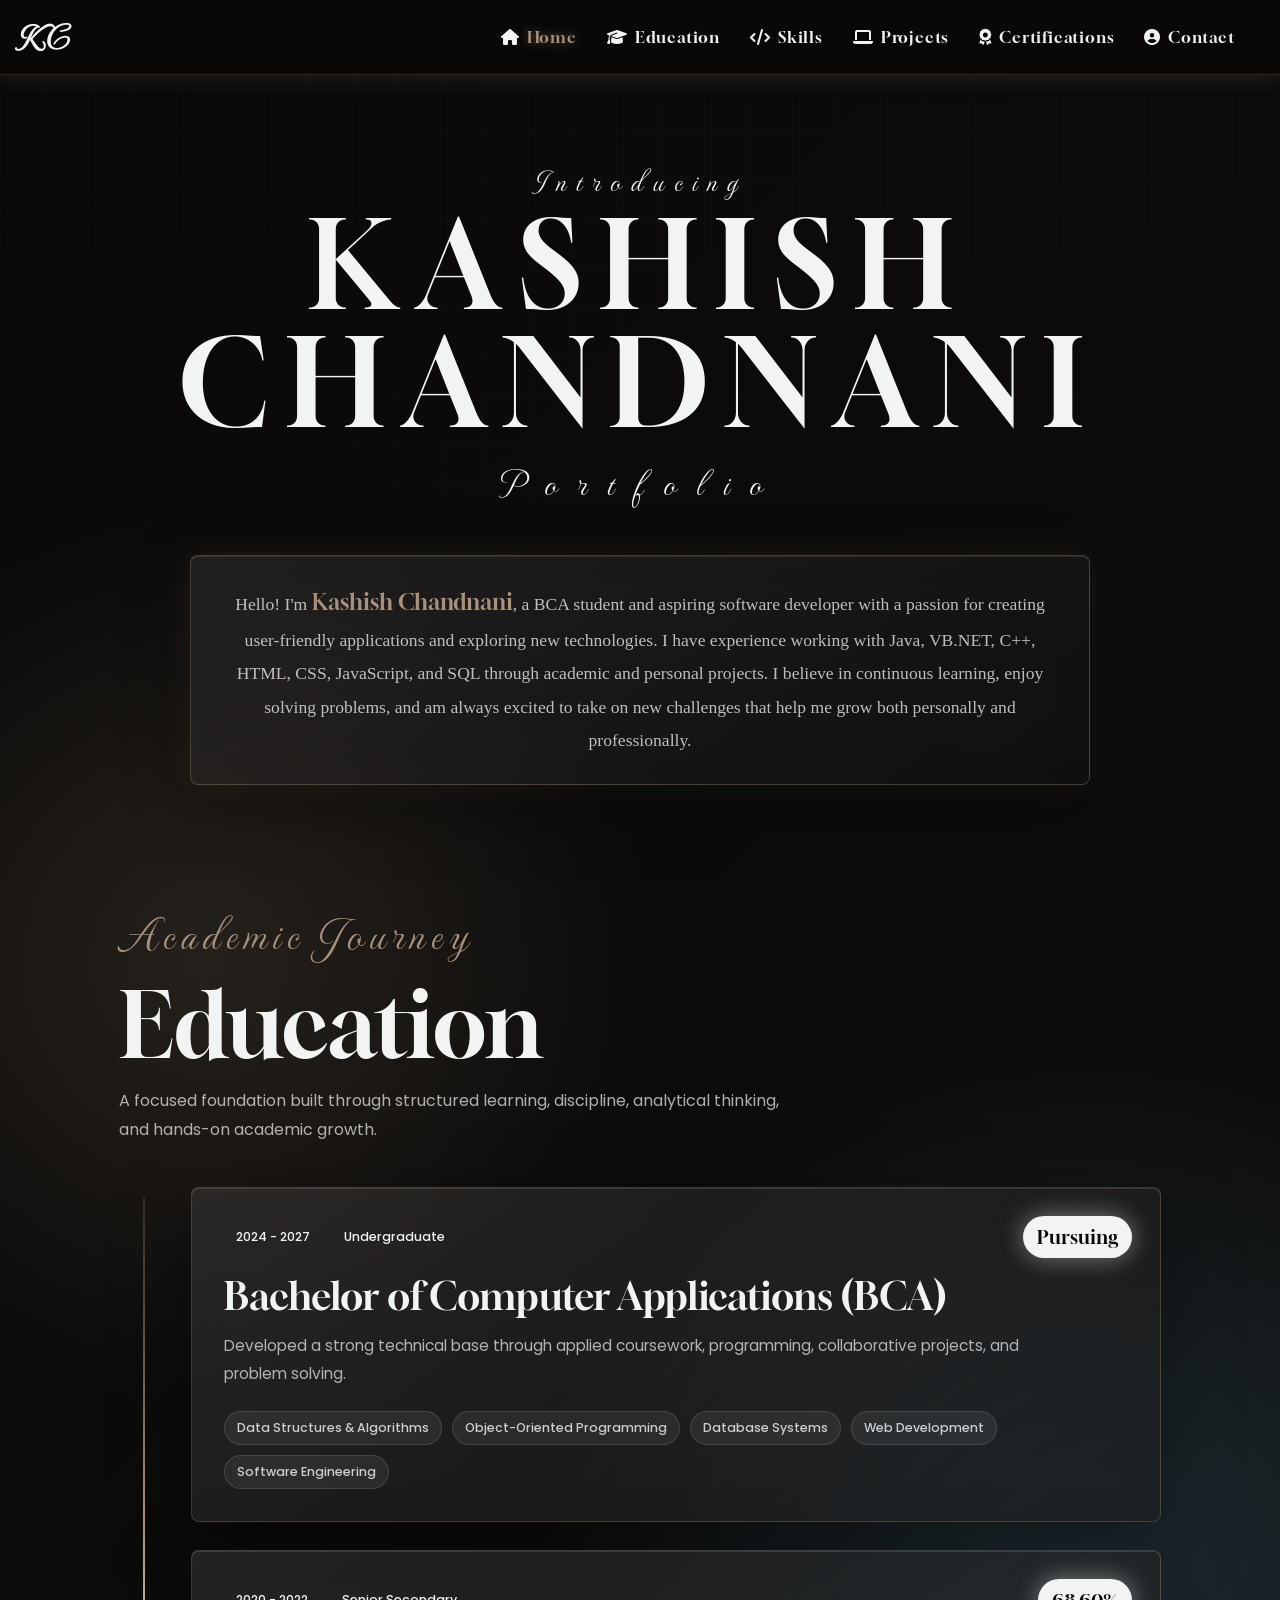
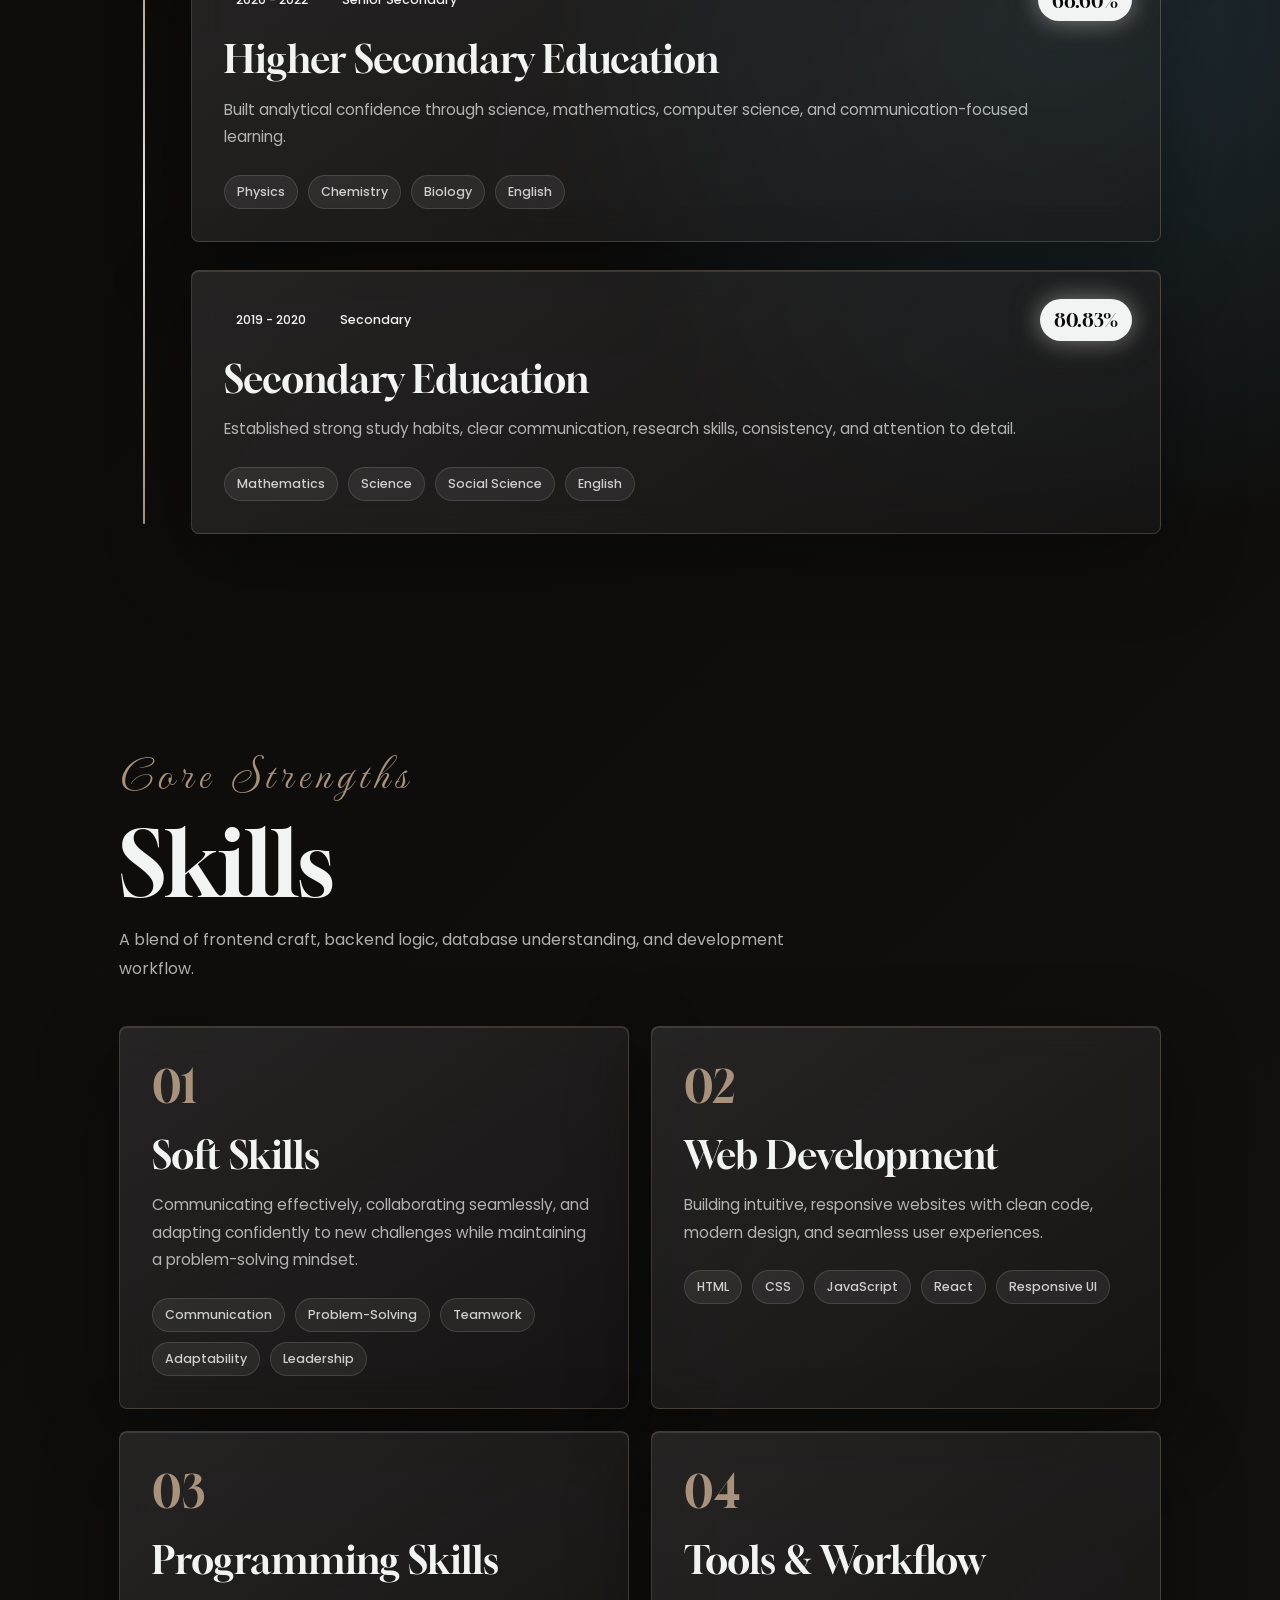
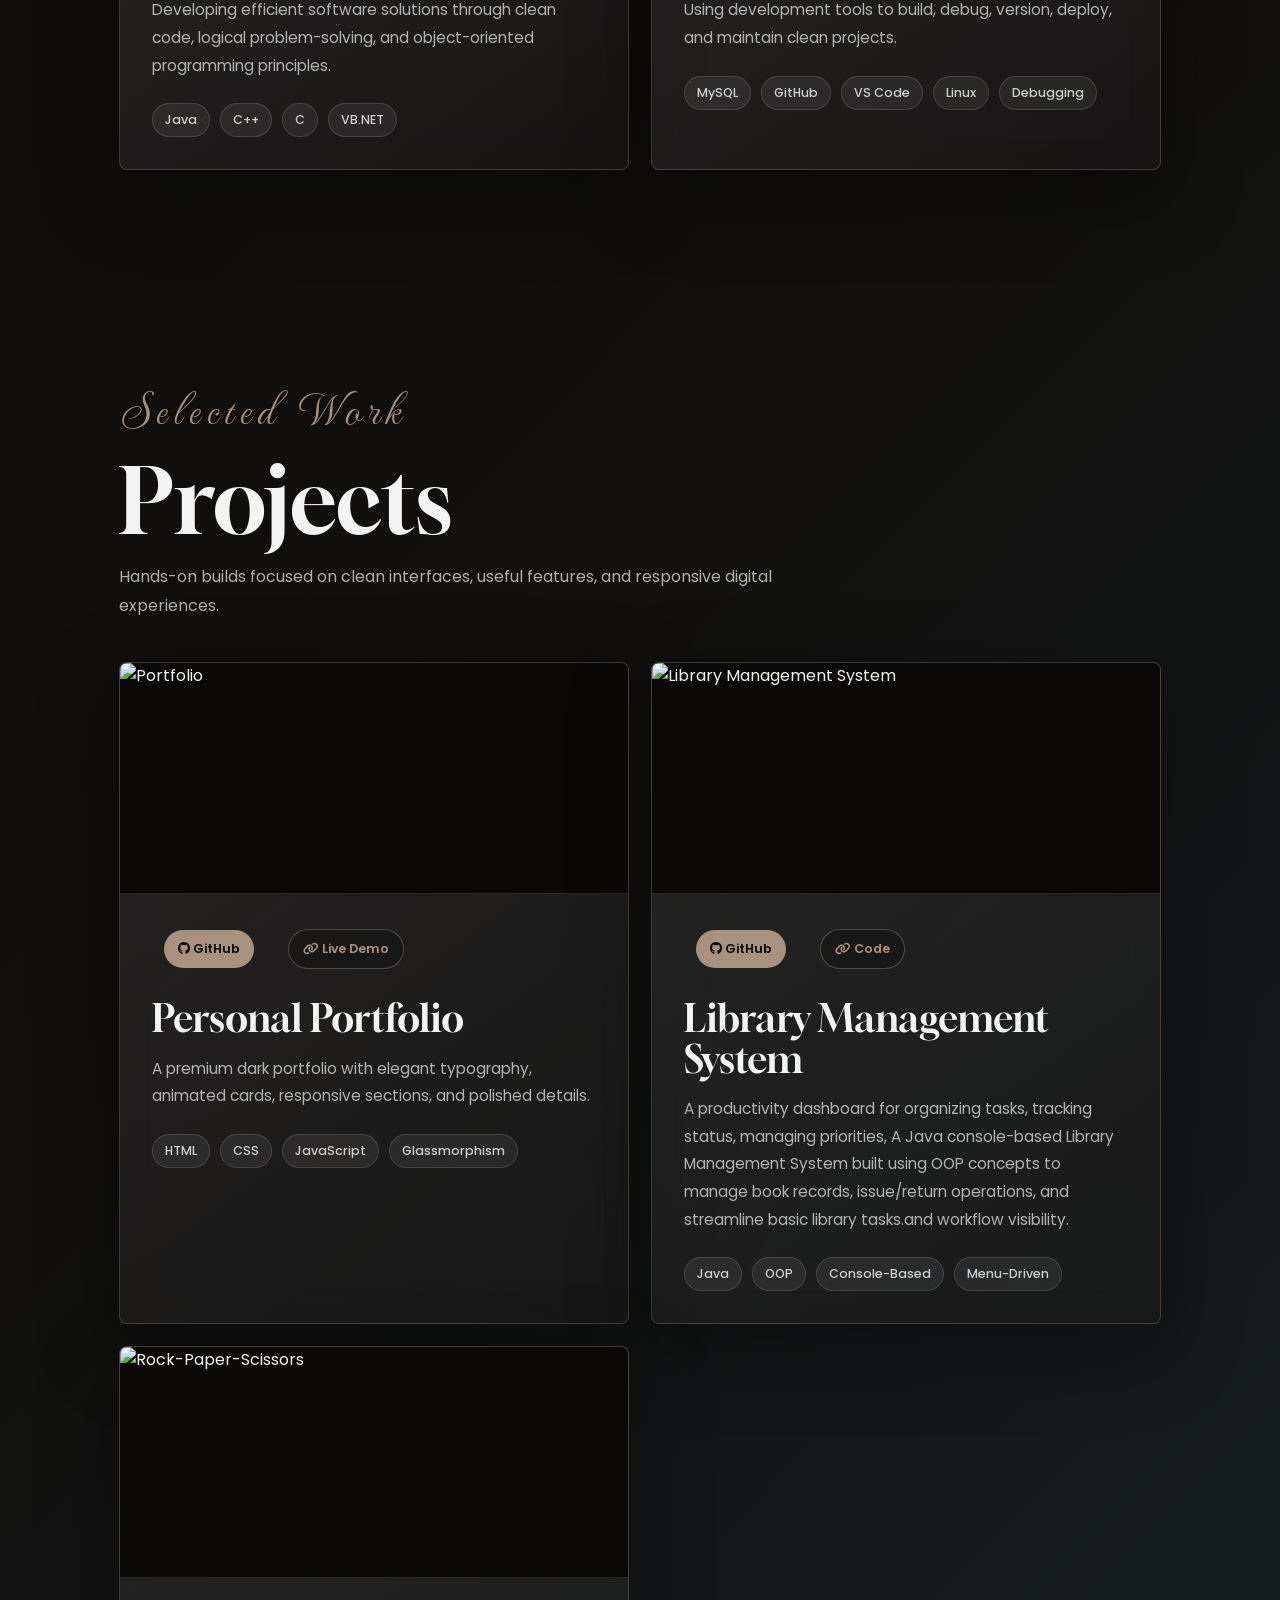
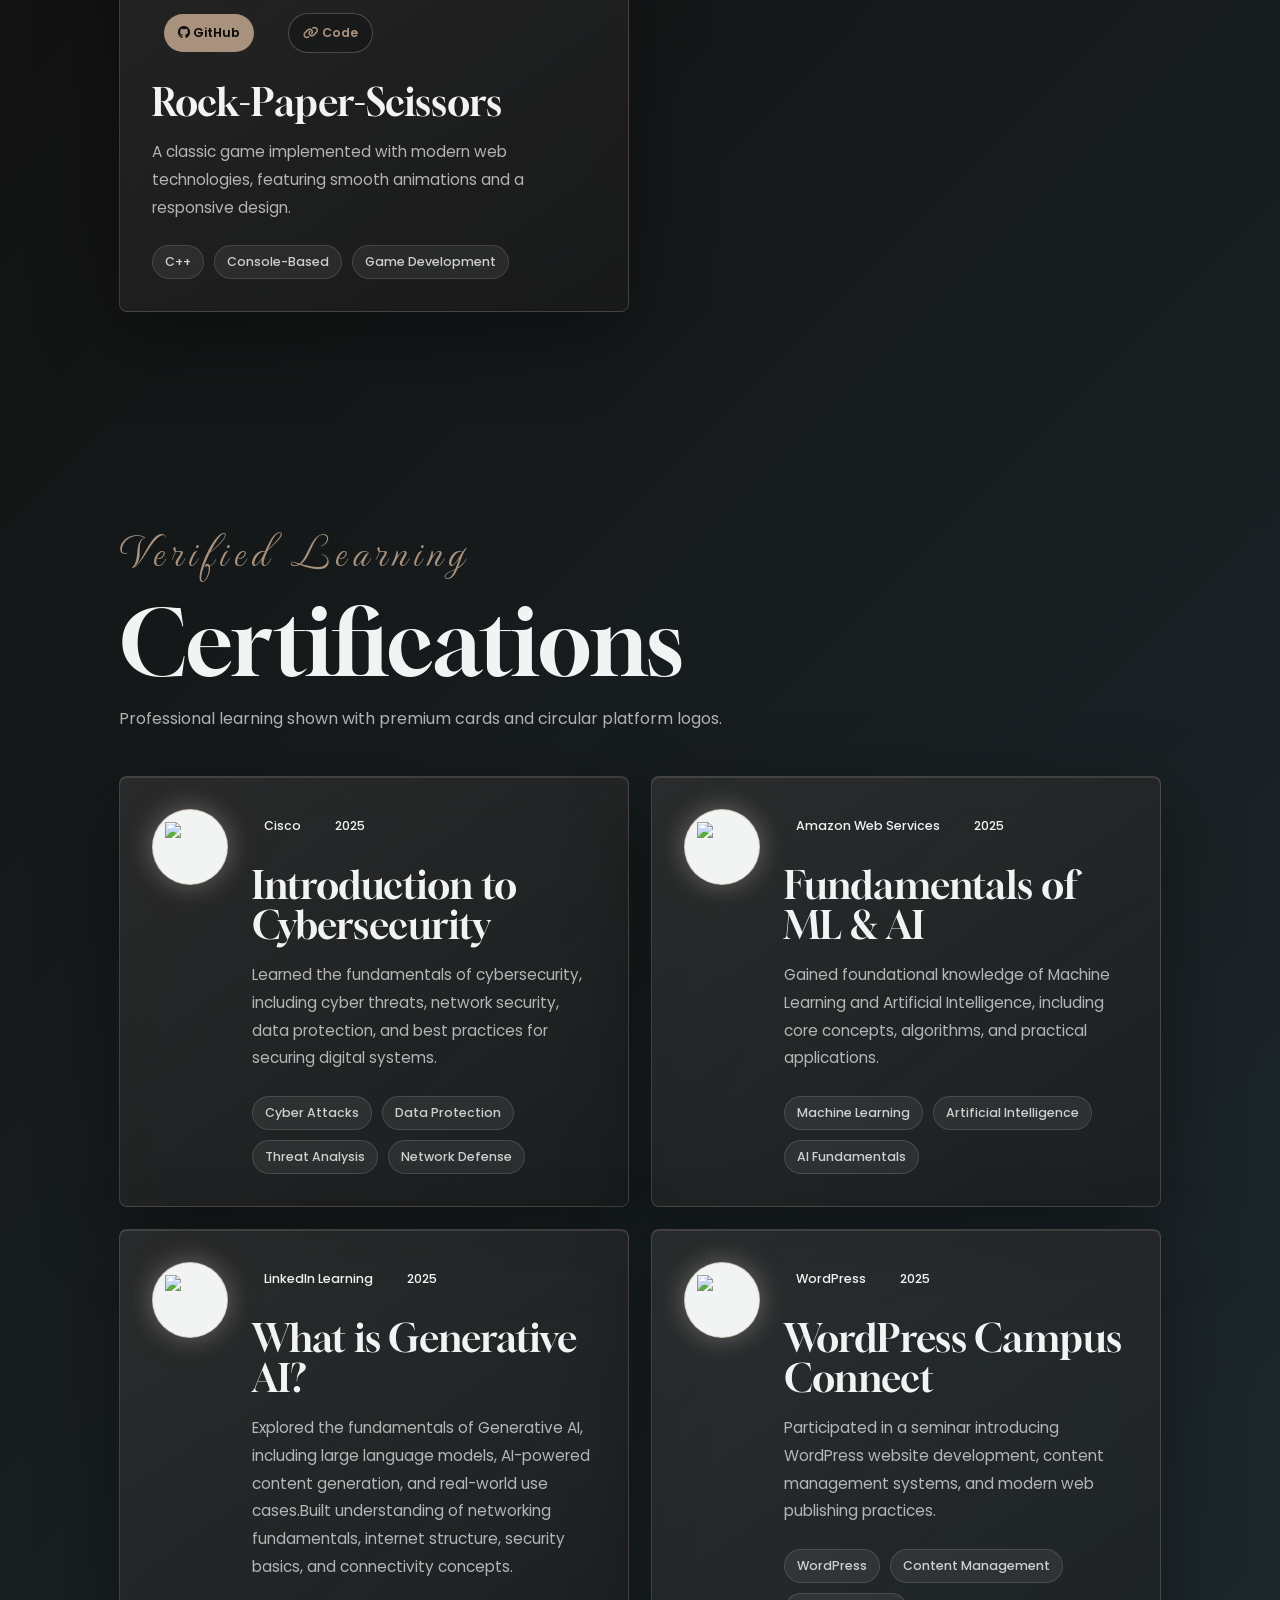
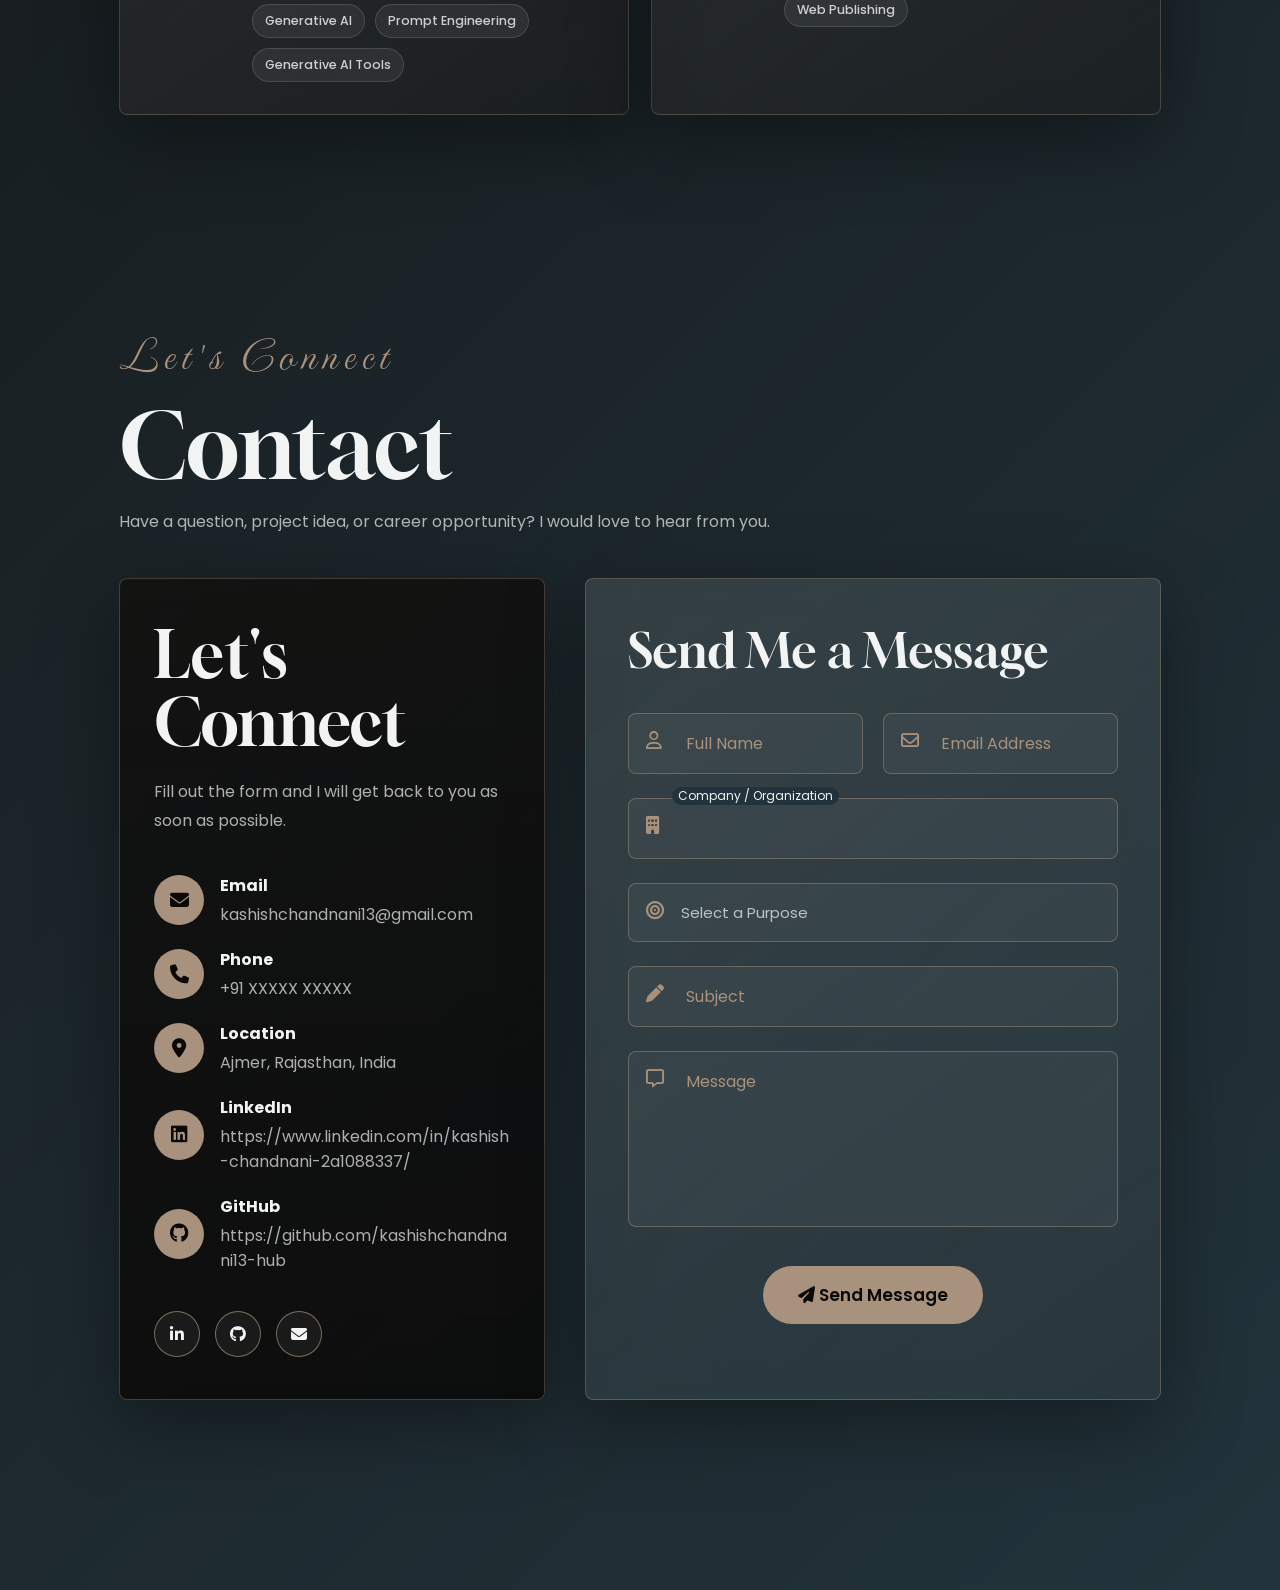
==== commit ea046b5b: "Merge branch 'main' of https://github.com/kashishchandnani13-hub/Personal-Portfolio" ====
(no text change in the page or its own stylesheets)
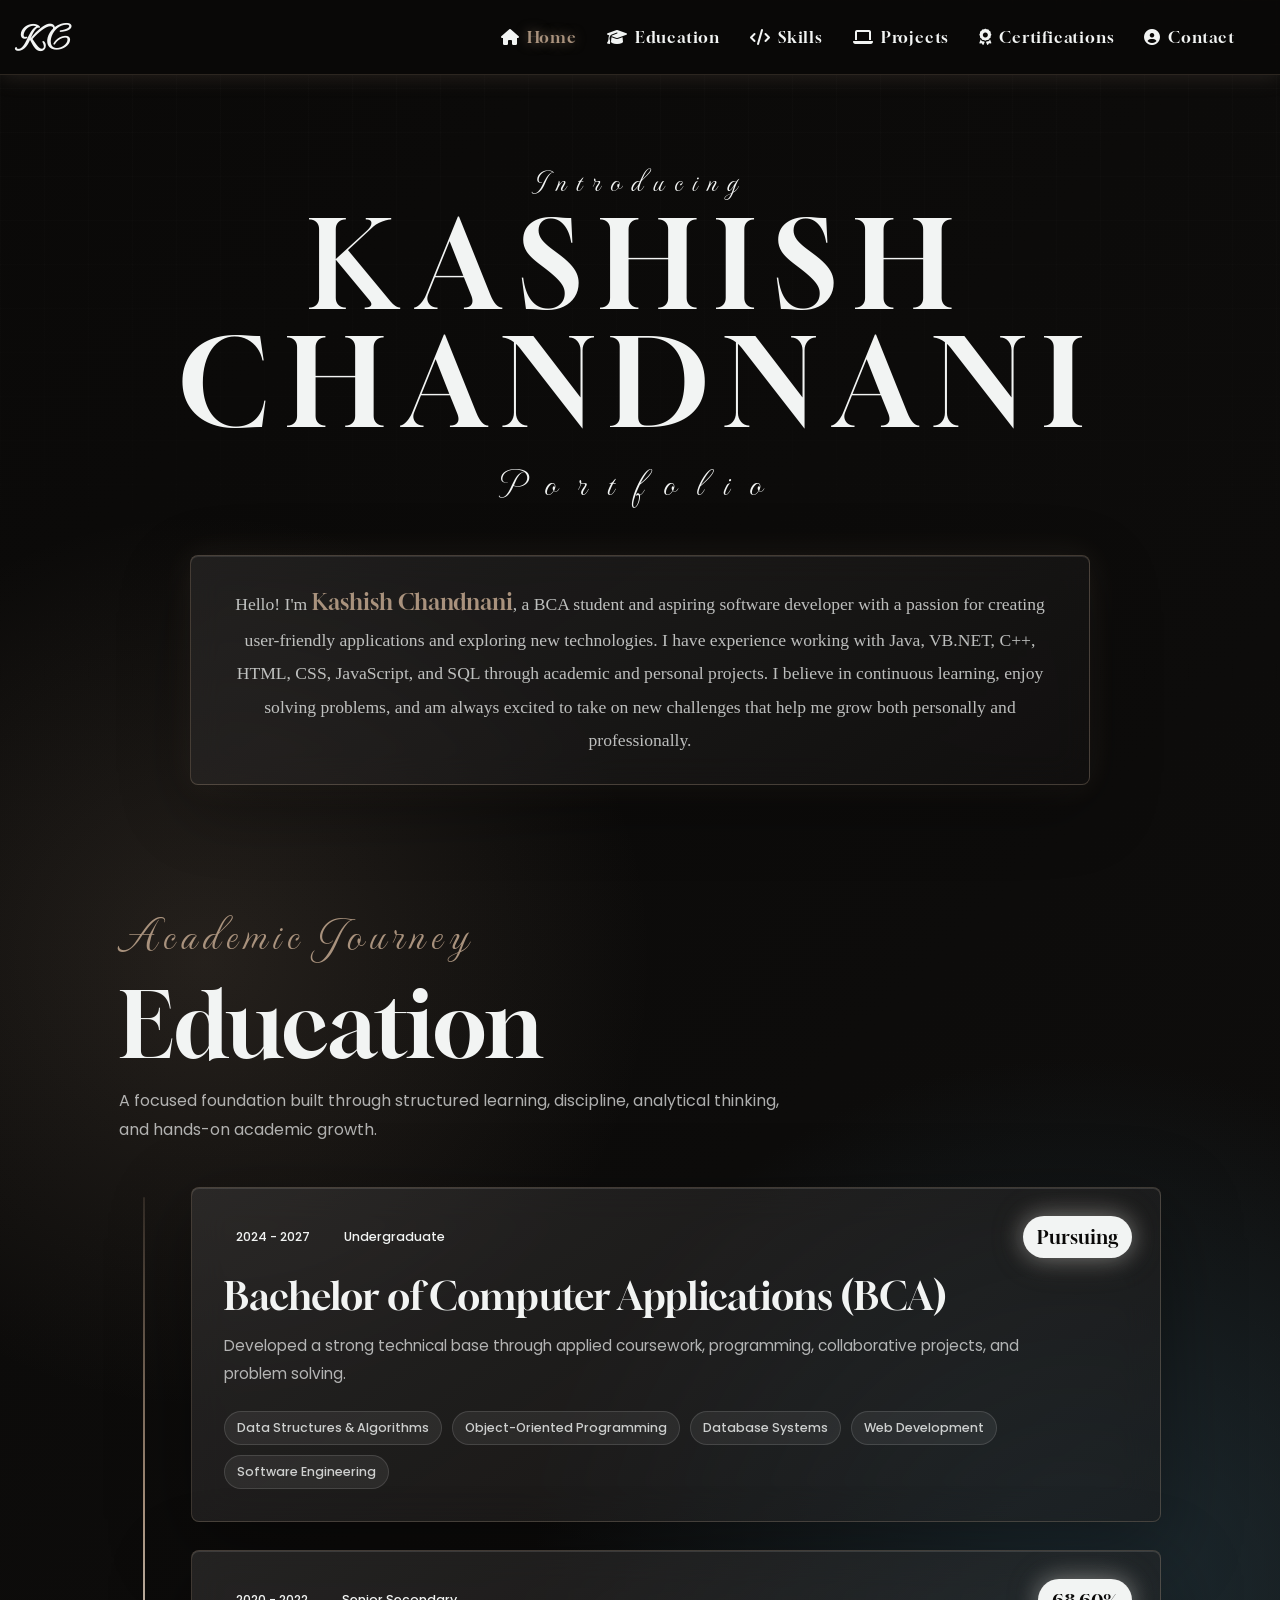
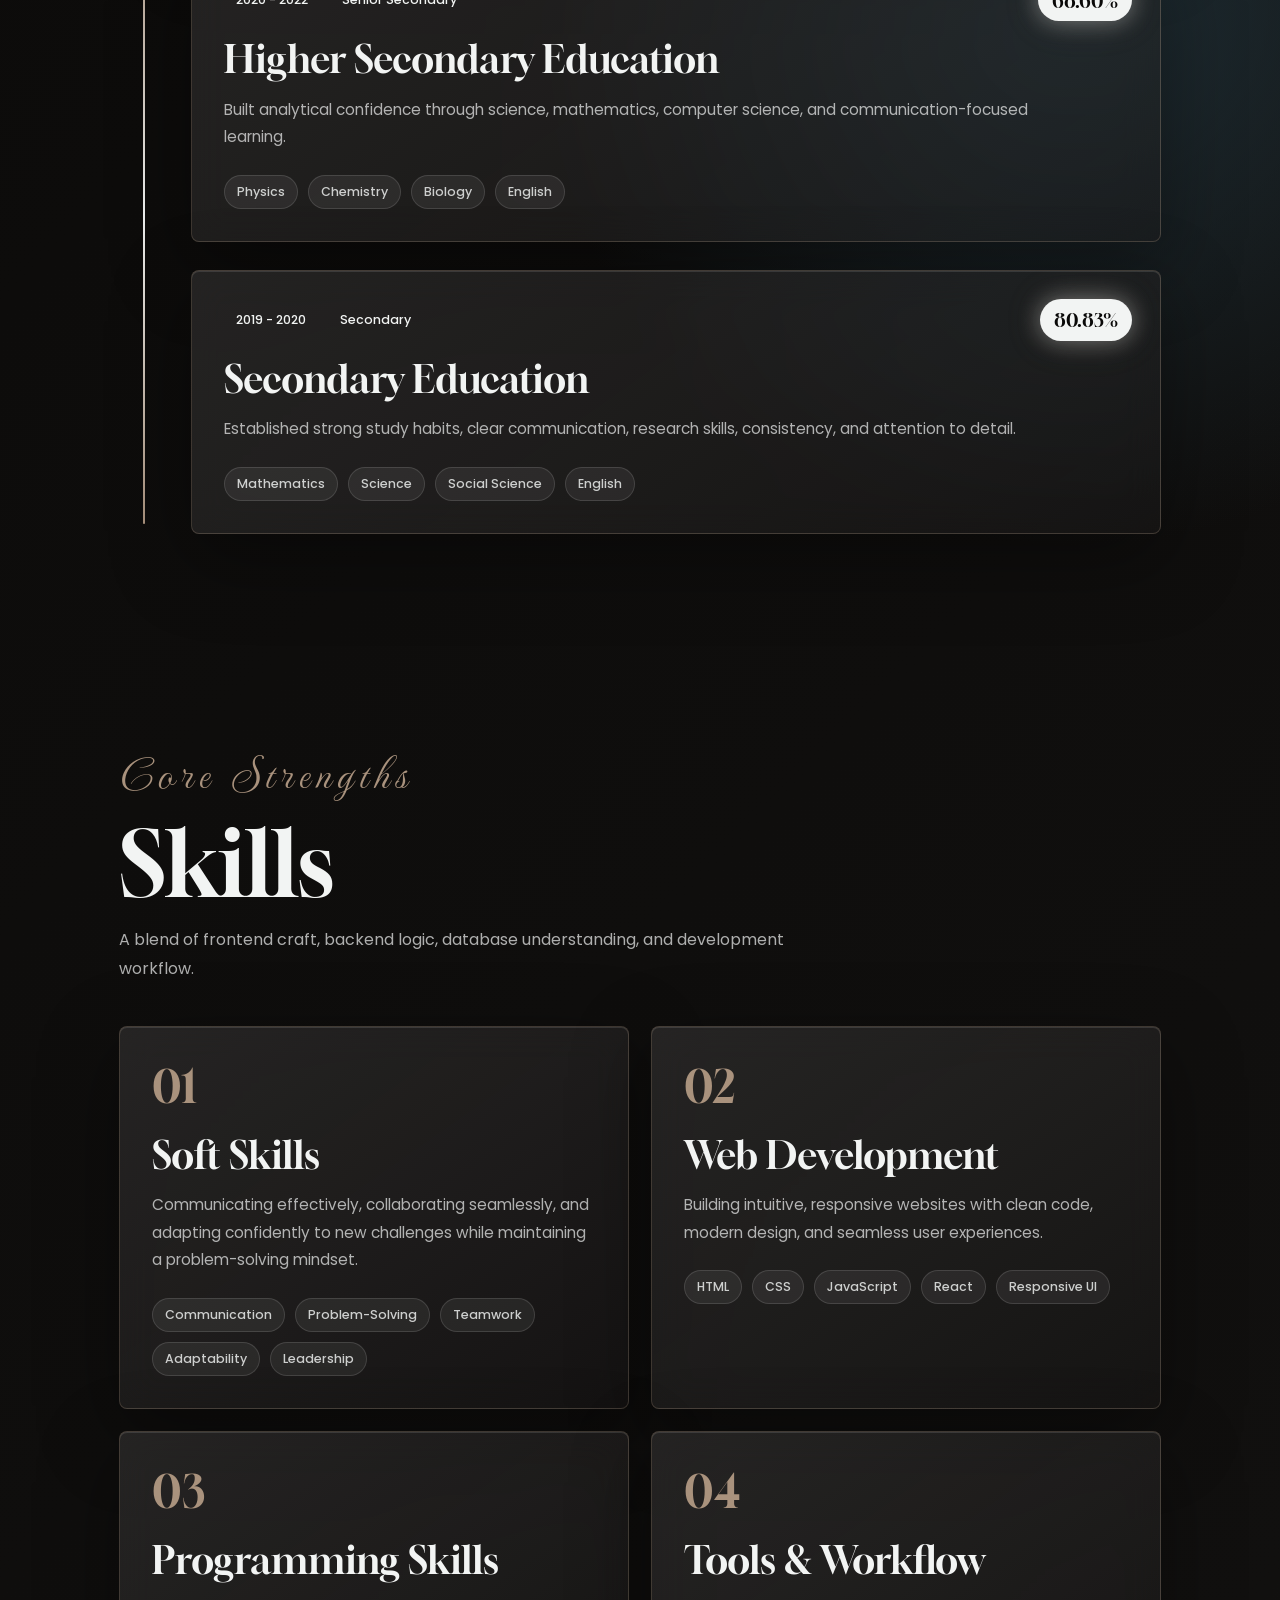
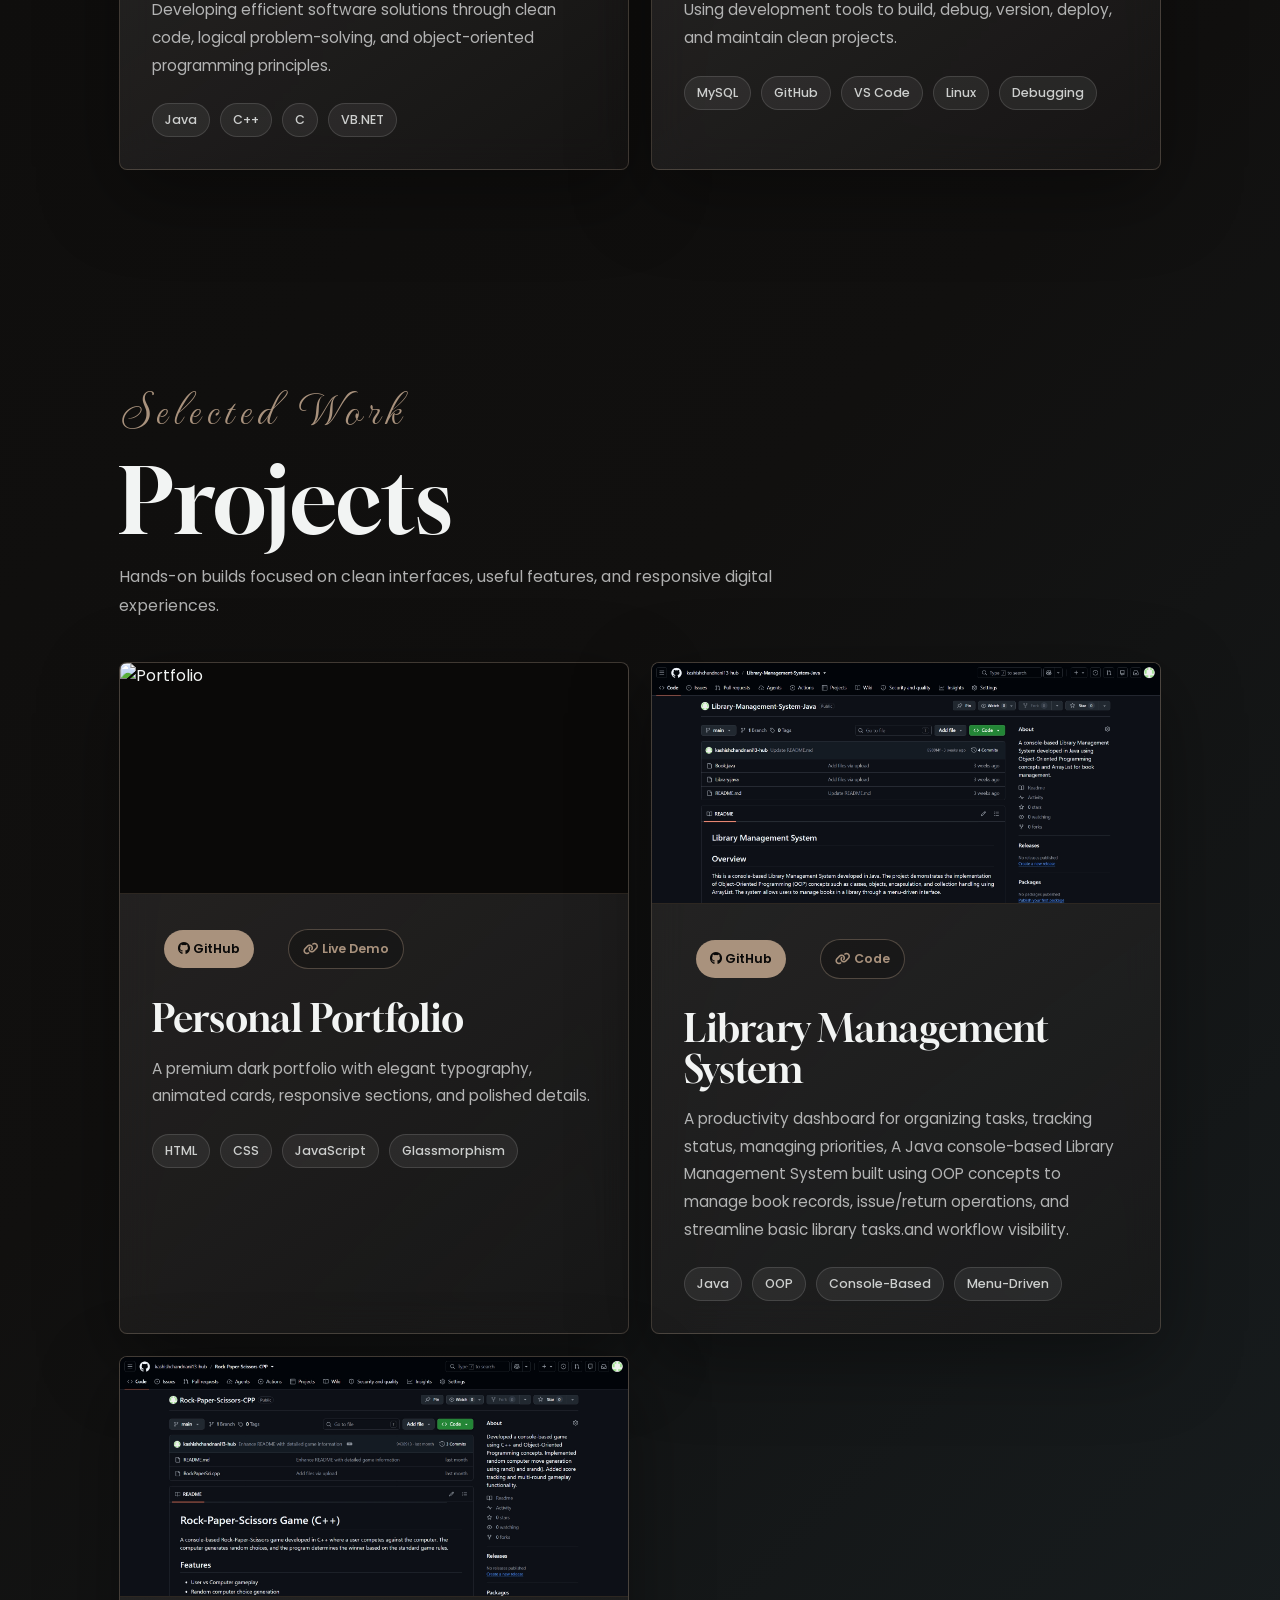
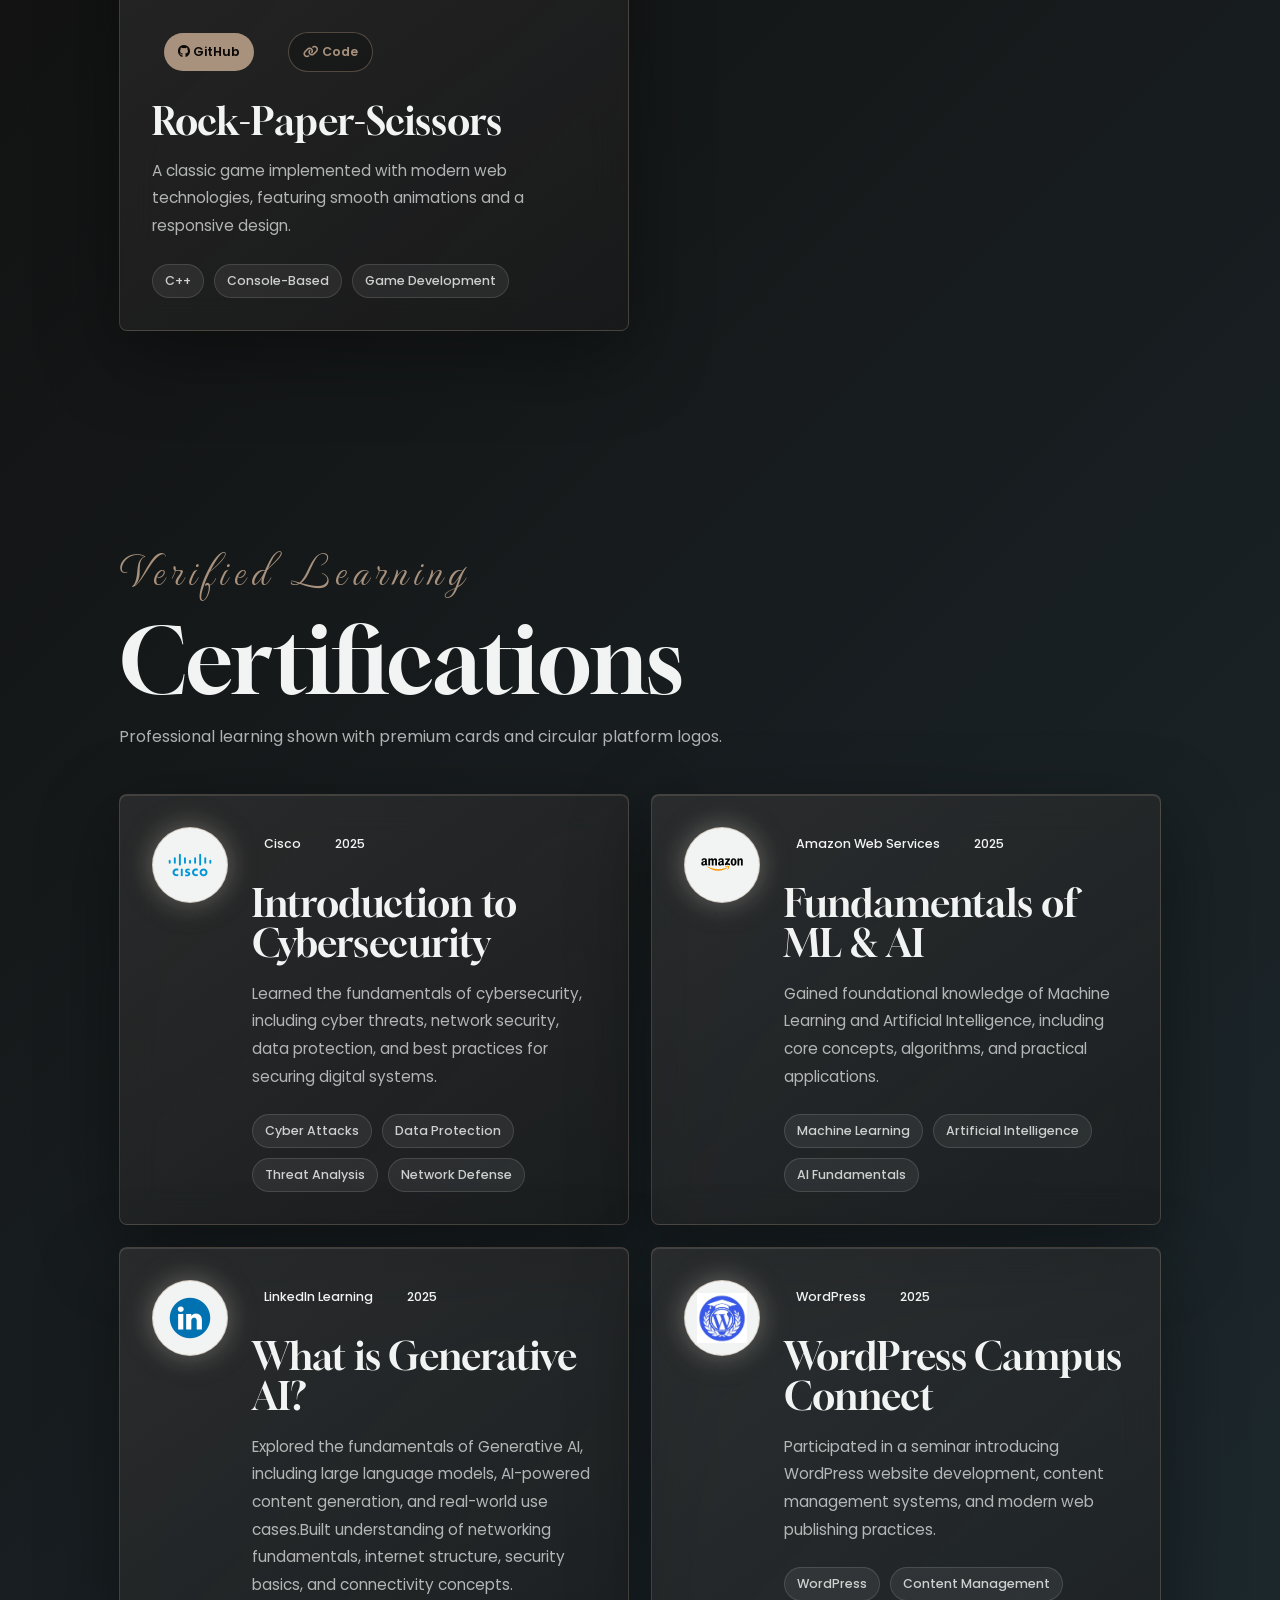
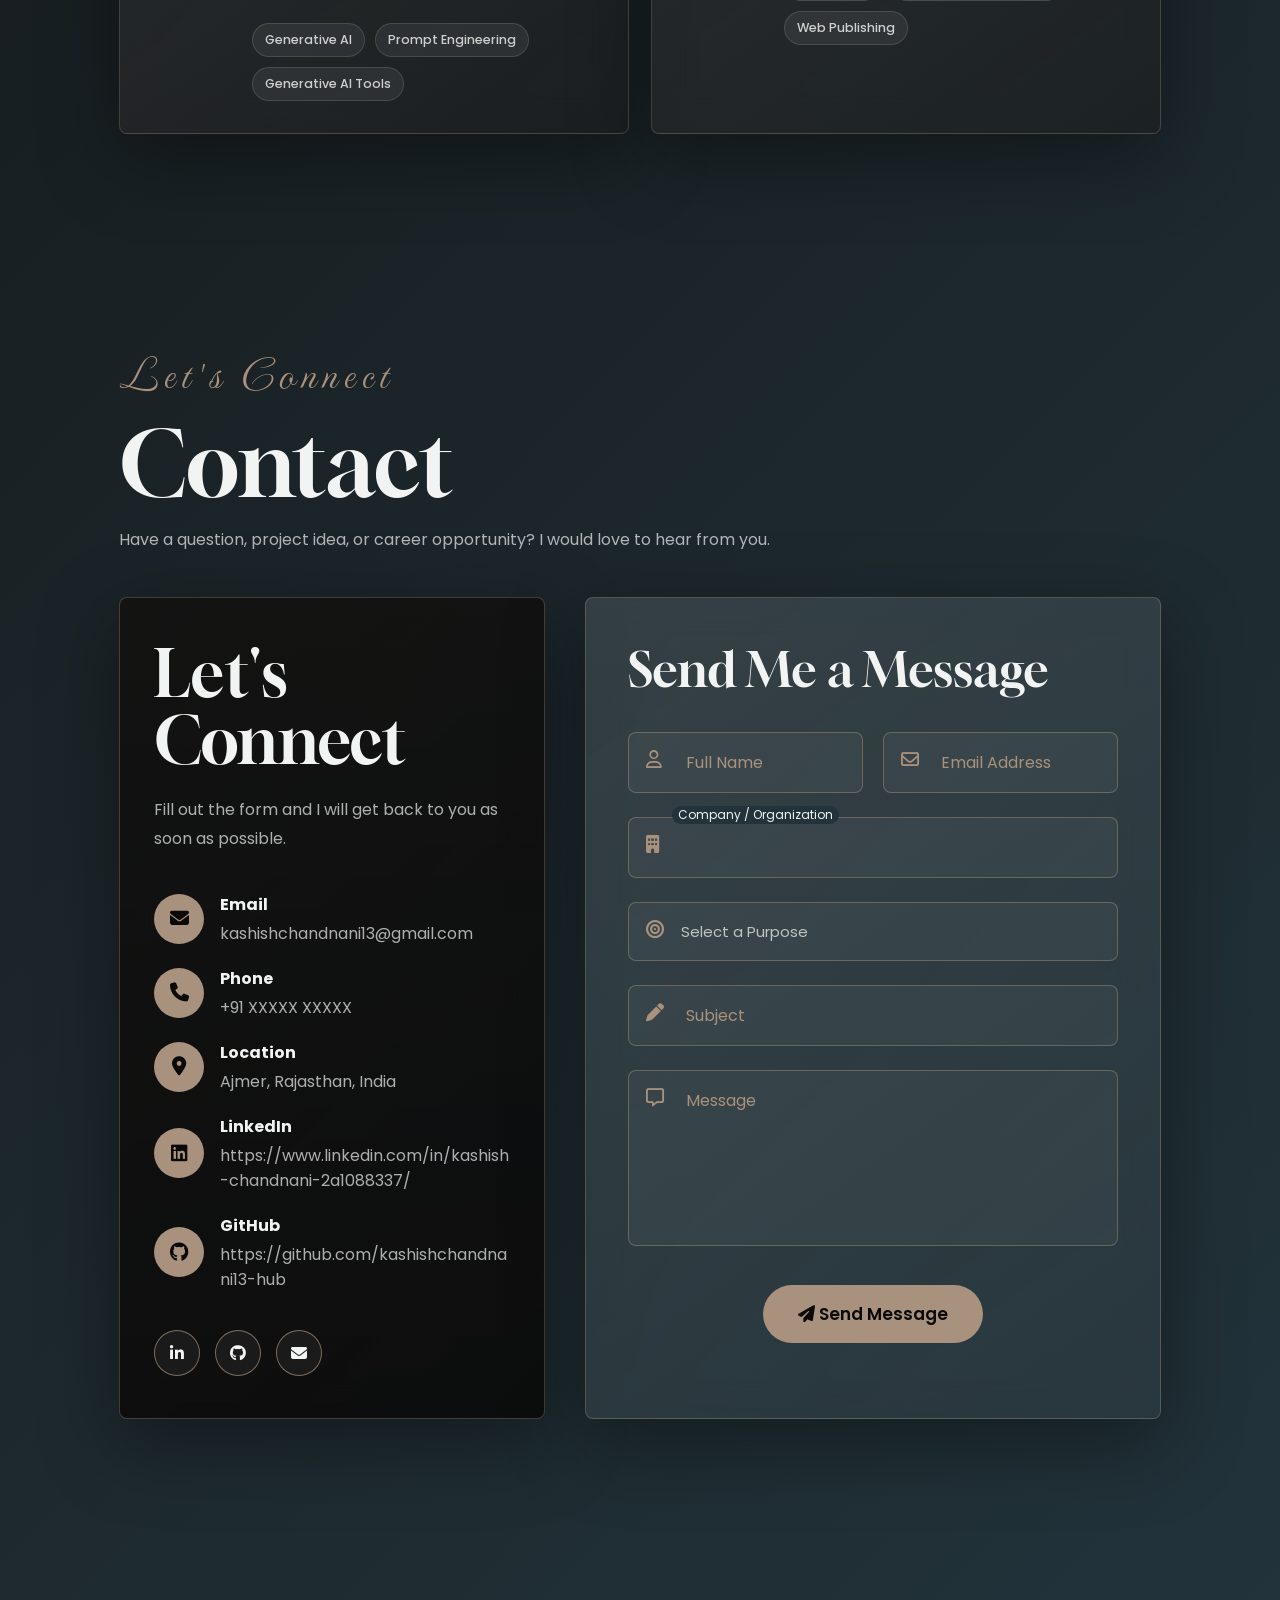
==== commit 0e3ae5da: "Update index.html" ====
--- a/index.html
+++ b/index.html
@@ -233,7 +233,7 @@
 
       <article class="glass-card scroll-reveal">
         <div class="project-media">
-          <img src="C:\Users\bhawe\OneDrive\Desktop\Web\Personal-Portfolio\Screenshot_4-7-2026_12552_github.com.jpeg" alt="Library Management System">
+          <img src="Screenshot_4-7-2026_12552_github.com.jpeg" alt="Library Management System">
         </div>
         <div class="topline">
           <span class="pill filled">
@@ -262,7 +262,7 @@
 
       <article class="glass-card scroll-reveal">
         <div class="project-media">
-          <img src="C:\Users\bhawe\OneDrive\Desktop\Web\Personal-Portfolio\Screenshot_4-7-2026_12628_github.com.jpeg" alt="Rock-Paper-Scissors">
+          <img src="Screenshot_4-7-2026_12628_github.com.jpeg" alt="Rock-Paper-Scissors">
         </div>
         <div class="topline">
           <span class="pill filled">
@@ -297,7 +297,7 @@
     <div class="grid-2">
       <article class="glass-card cert-card scroll-reveal">
         <div class="cert-logo">
-          <img src="C:\Users\bhawe\OneDrive\Desktop\Web\Personal-Portfolio\Cisco logo\cisco_logo_logoquake.png" alt="cisco">
+          <img src="cisco_logo_logoquake.png" alt="cisco">
         </div>
         <div>
           <div class="topline">
@@ -320,7 +320,7 @@
 
       <article class="glass-card cert-card scroll-reveal">
         <div class="cert-logo">
-          <img src="C:\Users\bhawe\OneDrive\Desktop\Web\Personal-Portfolio\amazon-logo-logoquake.png" alt="ML-AI">
+          <img src="amazon-logo-logoquake.png" alt="ML-AI">
         </div>
         <div>
           <div class="topline">
@@ -342,7 +342,7 @@
 
       <article class="glass-card cert-card scroll-reveal">
         <div class="cert-logo">
-          <img src="C:\Users\bhawe\OneDrive\Desktop\Web\Personal-Portfolio\linkedin-icon-logoquake.png" alt="linkedin">
+          <img src="linkedin-icon-logoquake.png" alt="linkedin">
         </div>
         <div>
           <div class="topline">
@@ -366,7 +366,7 @@
 
       <article class="glass-card cert-card scroll-reveal">
         <div class="cert-logo">
-          <img src="C:\Users\bhawe\OneDrive\Desktop\Web\Personal-Portfolio\OIP (1).webp" alt="WordPress">
+          <img src="OIP (1).webp" alt="WordPress">
         </div>
         <div>
           <div class="topline">
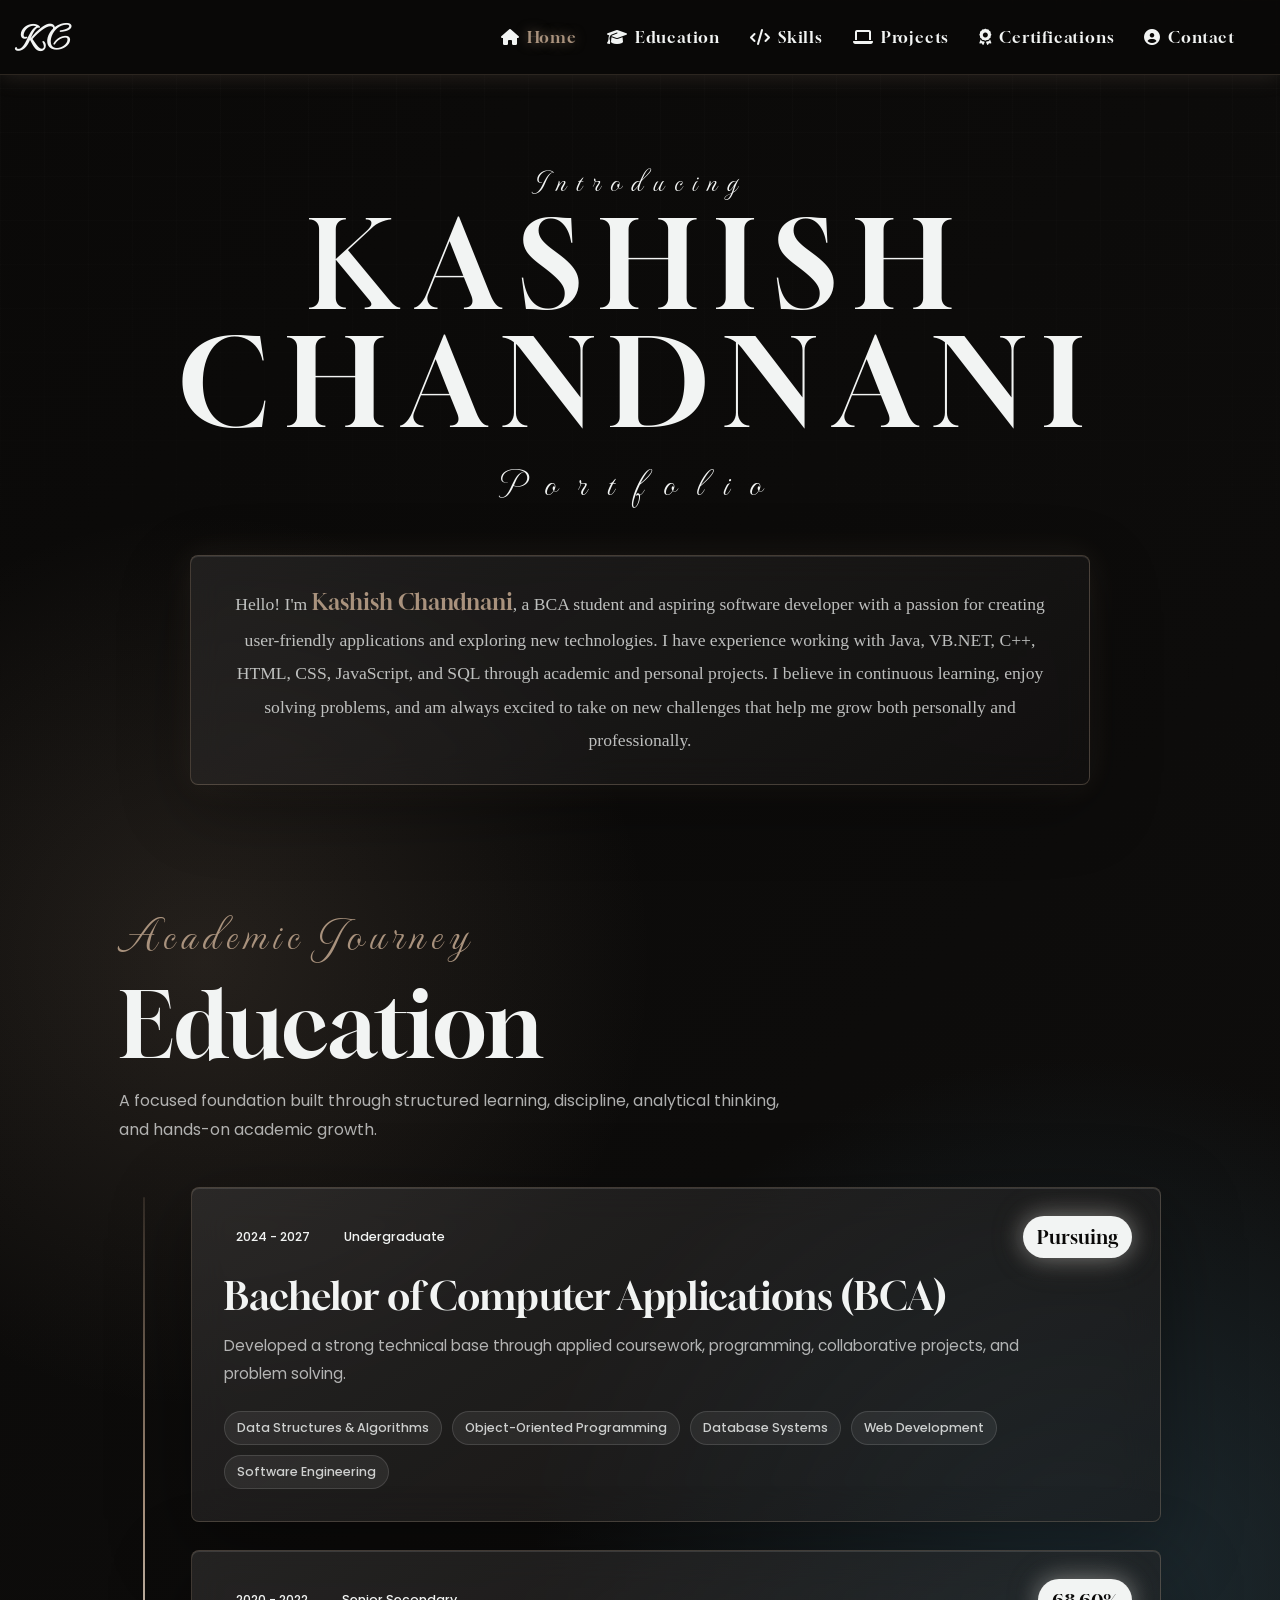
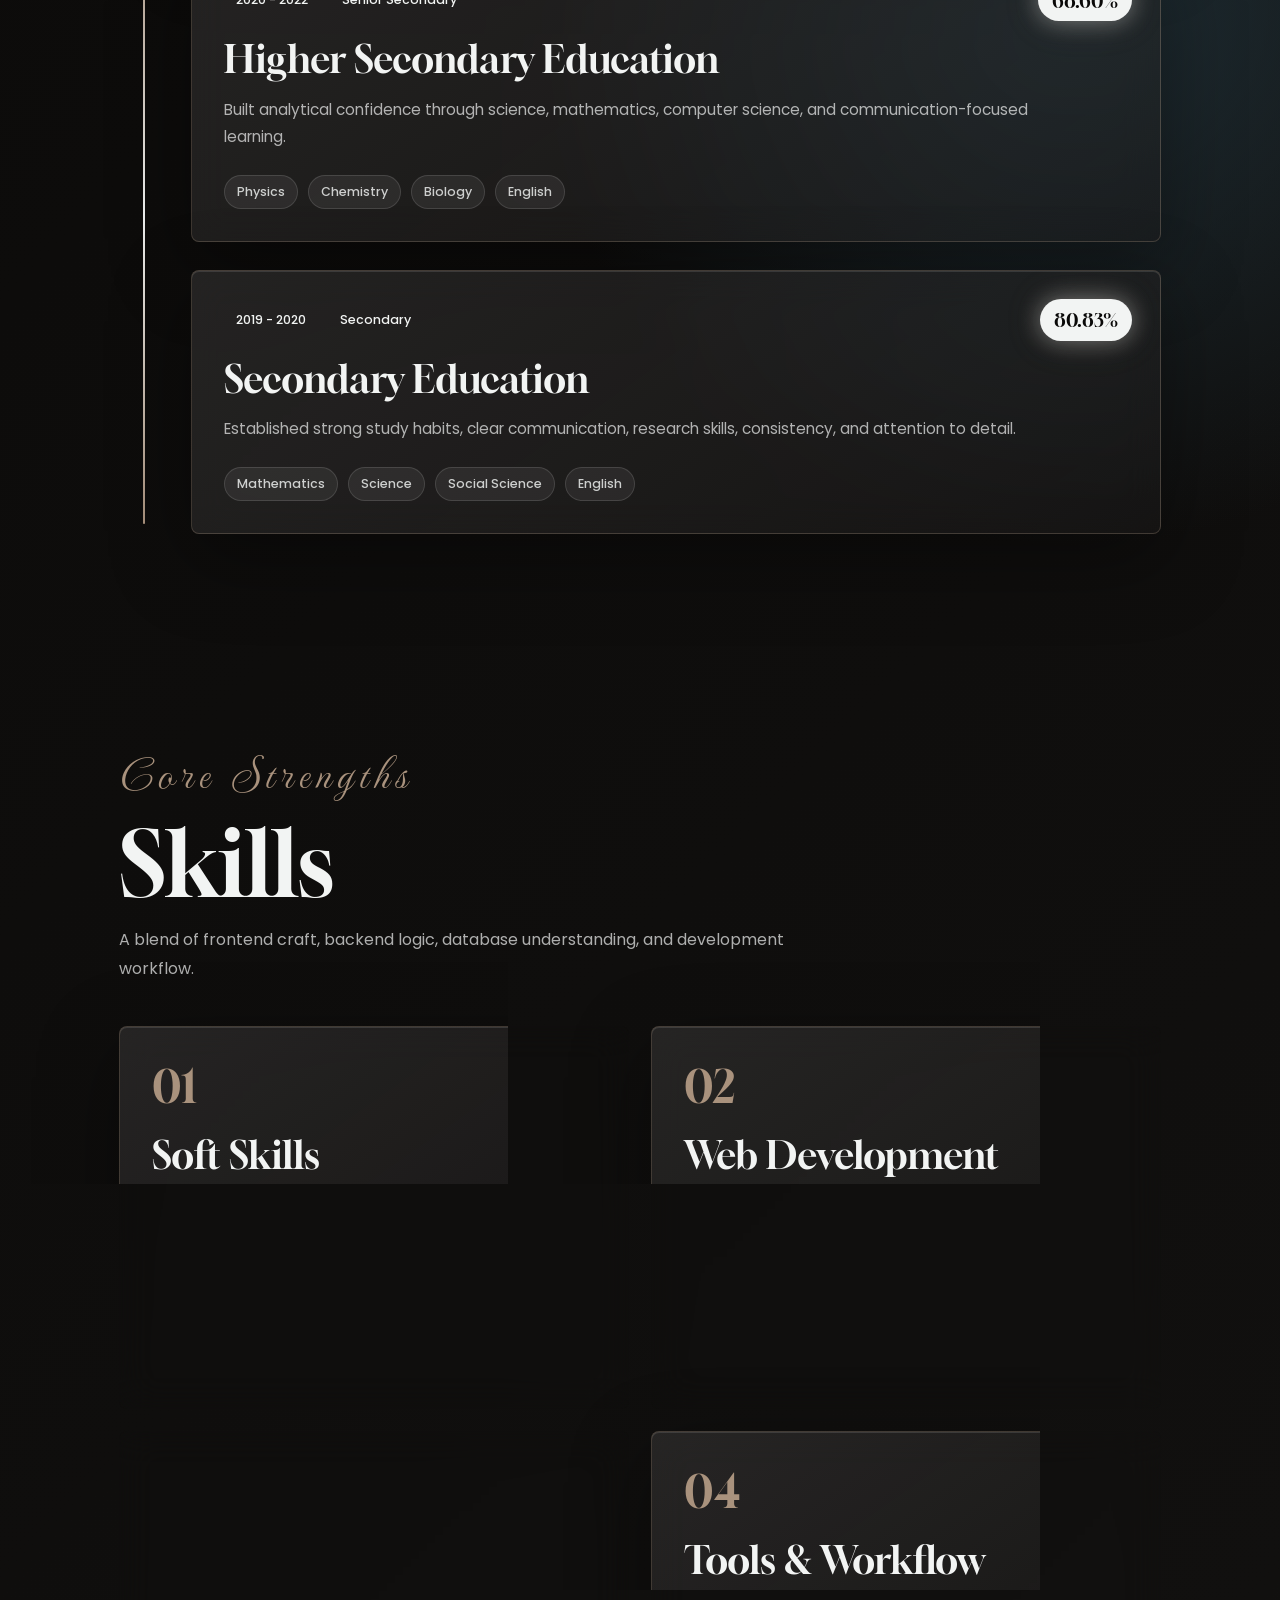
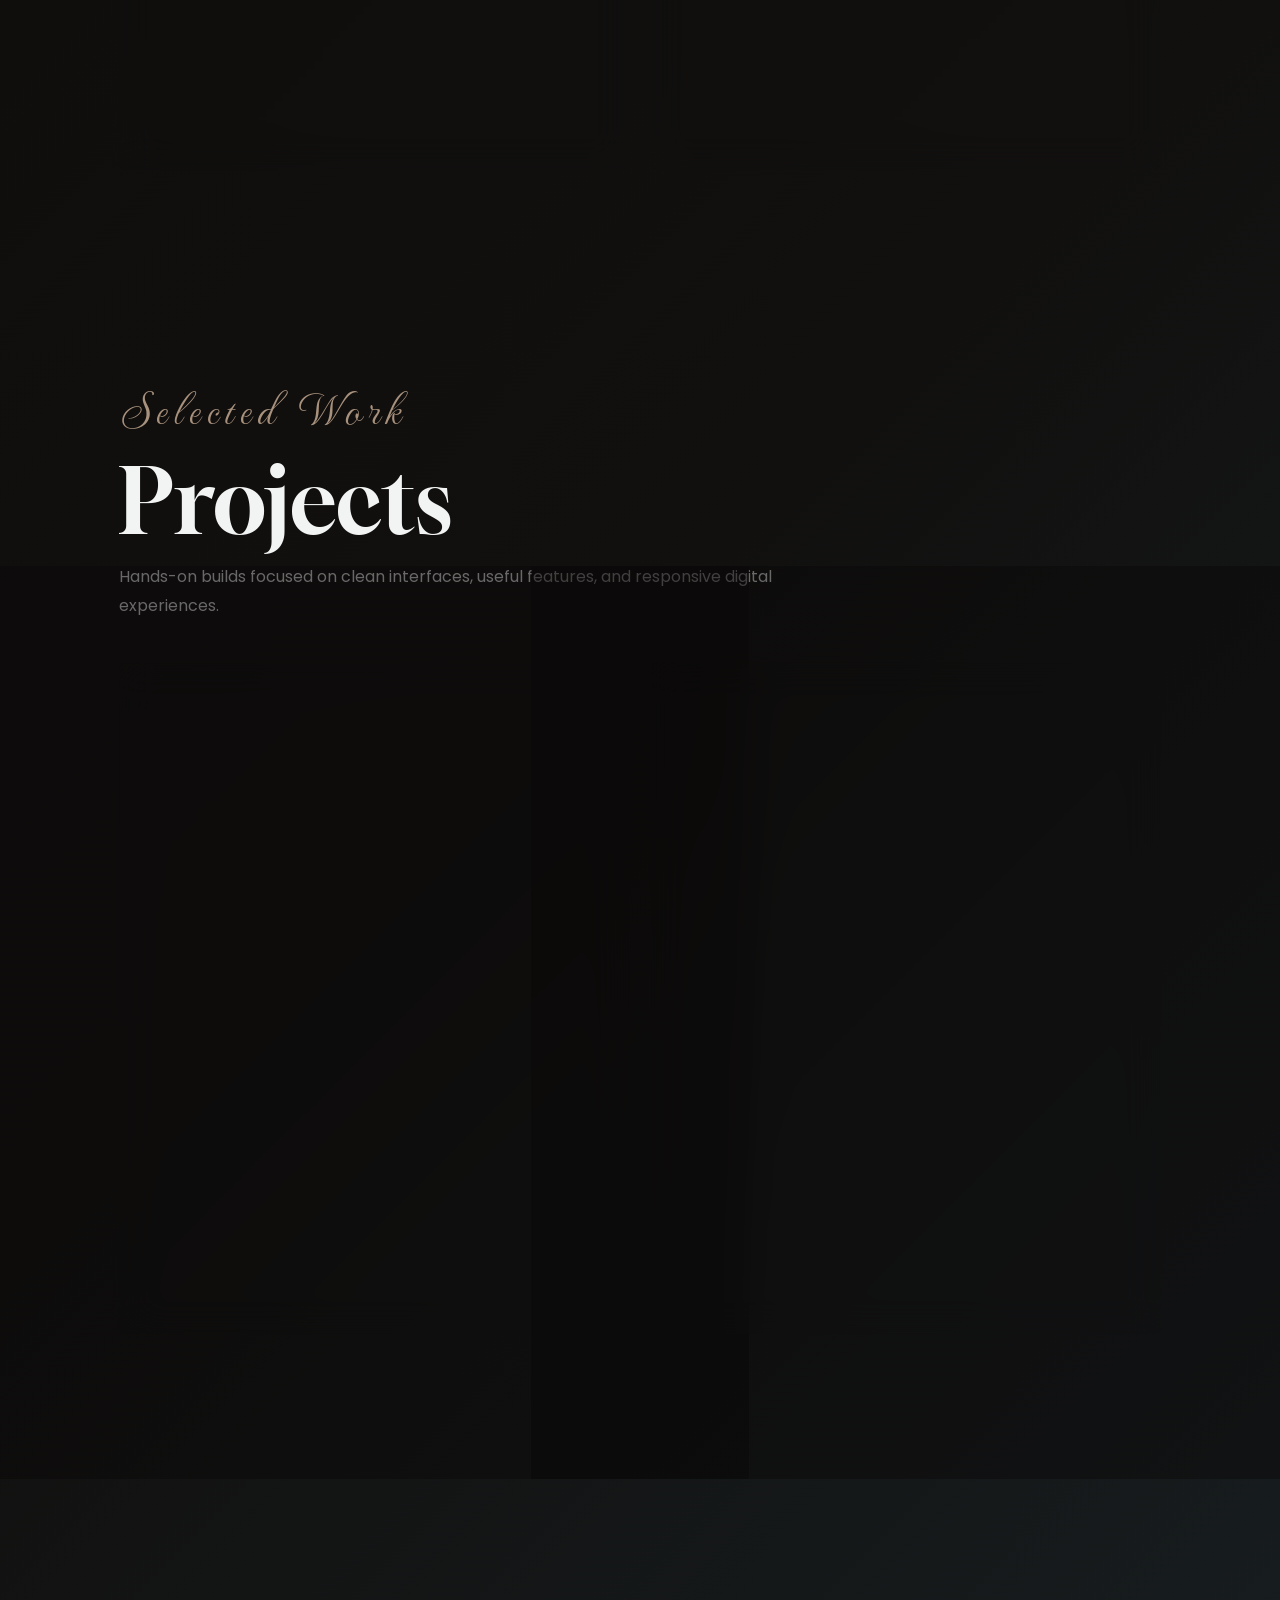
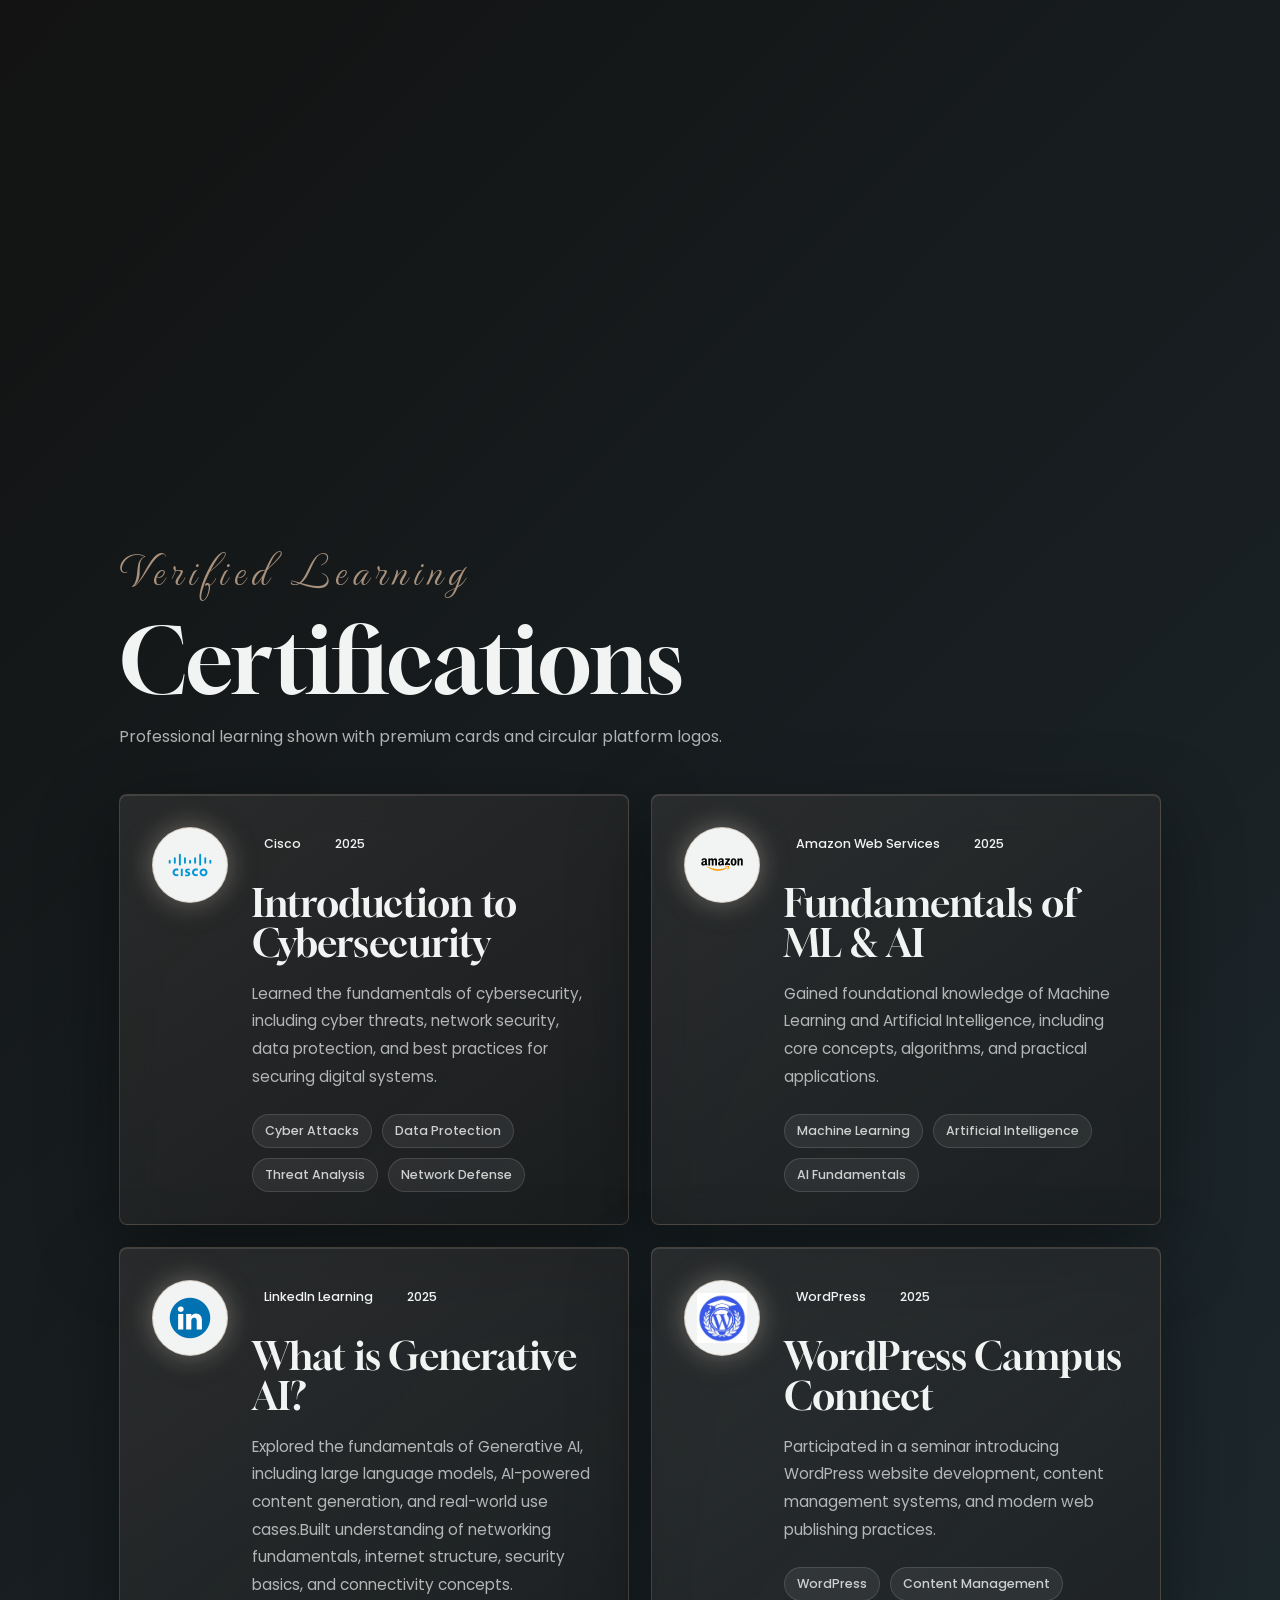
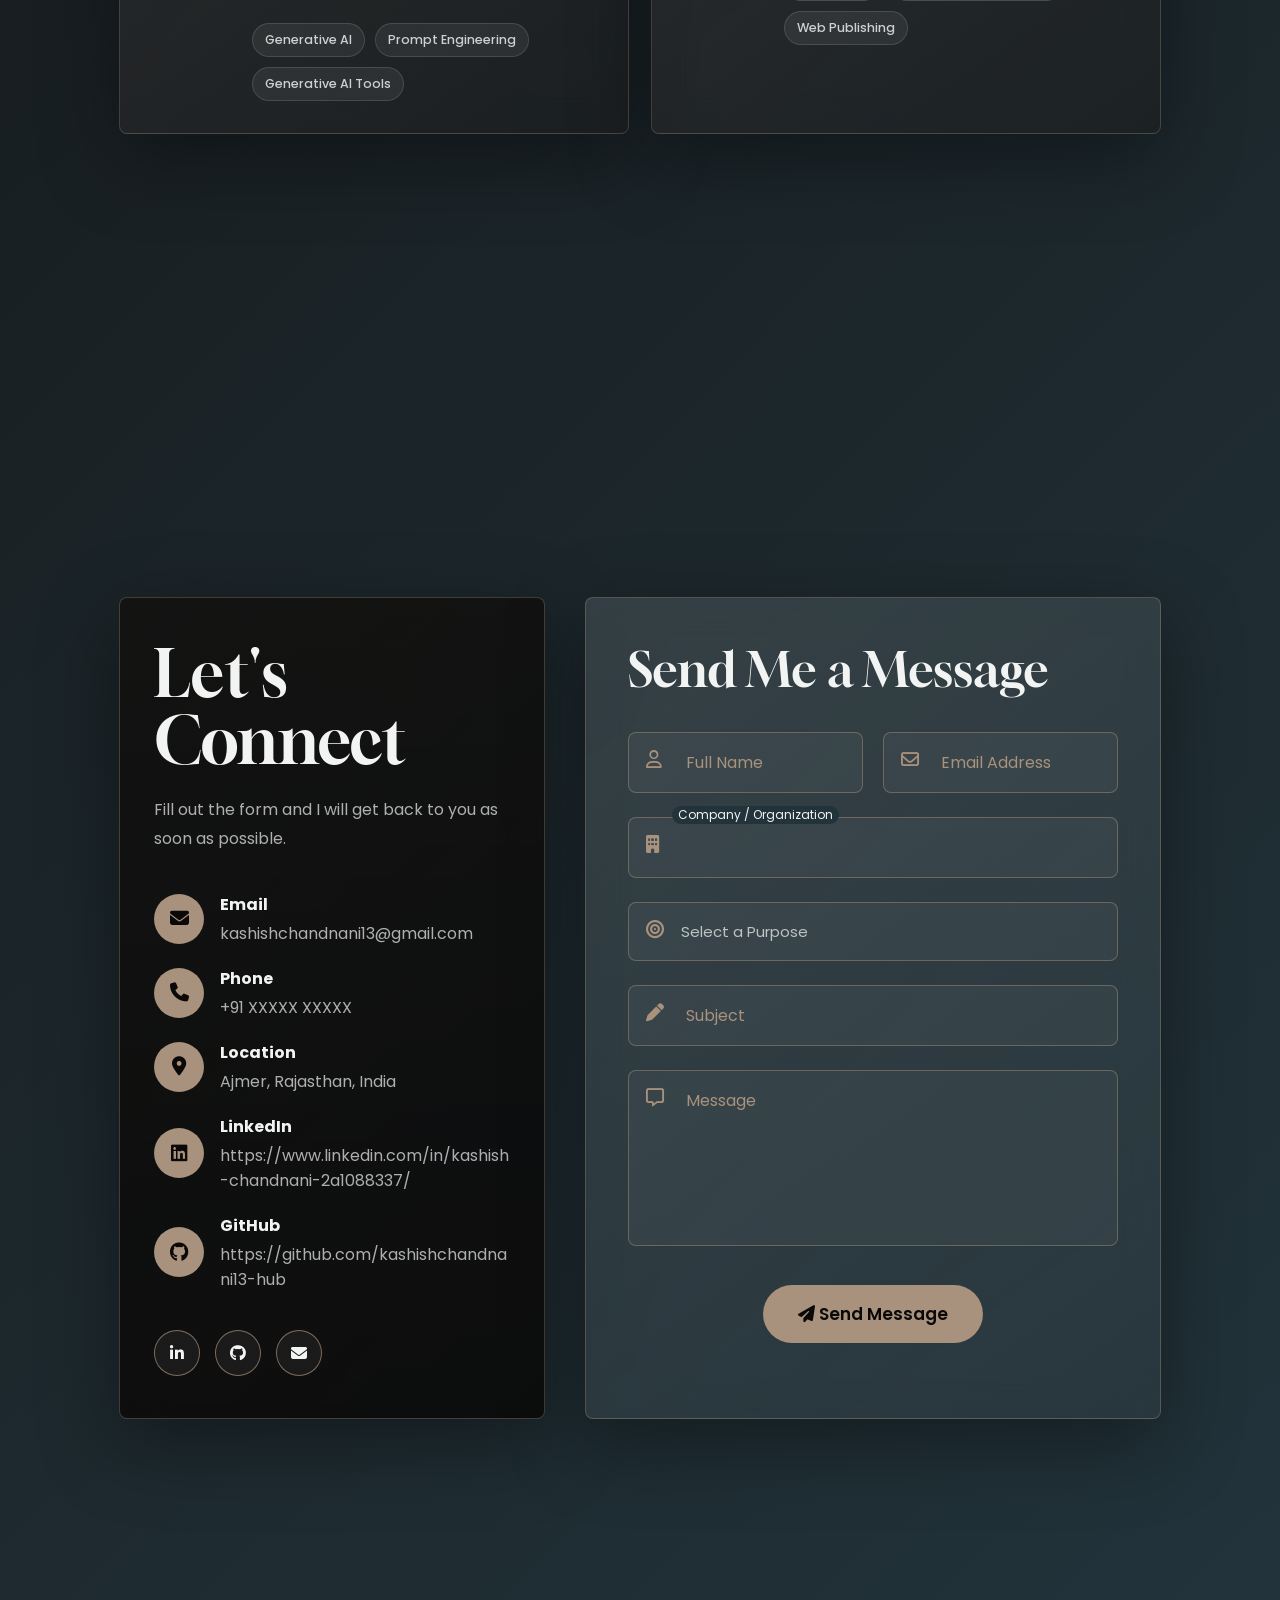
==== commit dce63188: "Update index.html" ====
--- a/index.html
+++ b/index.html
@@ -207,7 +207,7 @@
     <div class="grid-3">
       <article class="glass-card scroll-reveal">
         <div class="project-media">
-          <img src="C:\Users\bhawe\OneDrive\Desktop\Web\Personal-Portfolio\screenshot-1783146802149.png" alt="Portfolio">
+          <img src="screenshot-1783146802149.png" alt="Portfolio">
         </div>
         <div class="topline">
           <span class="pill filled">
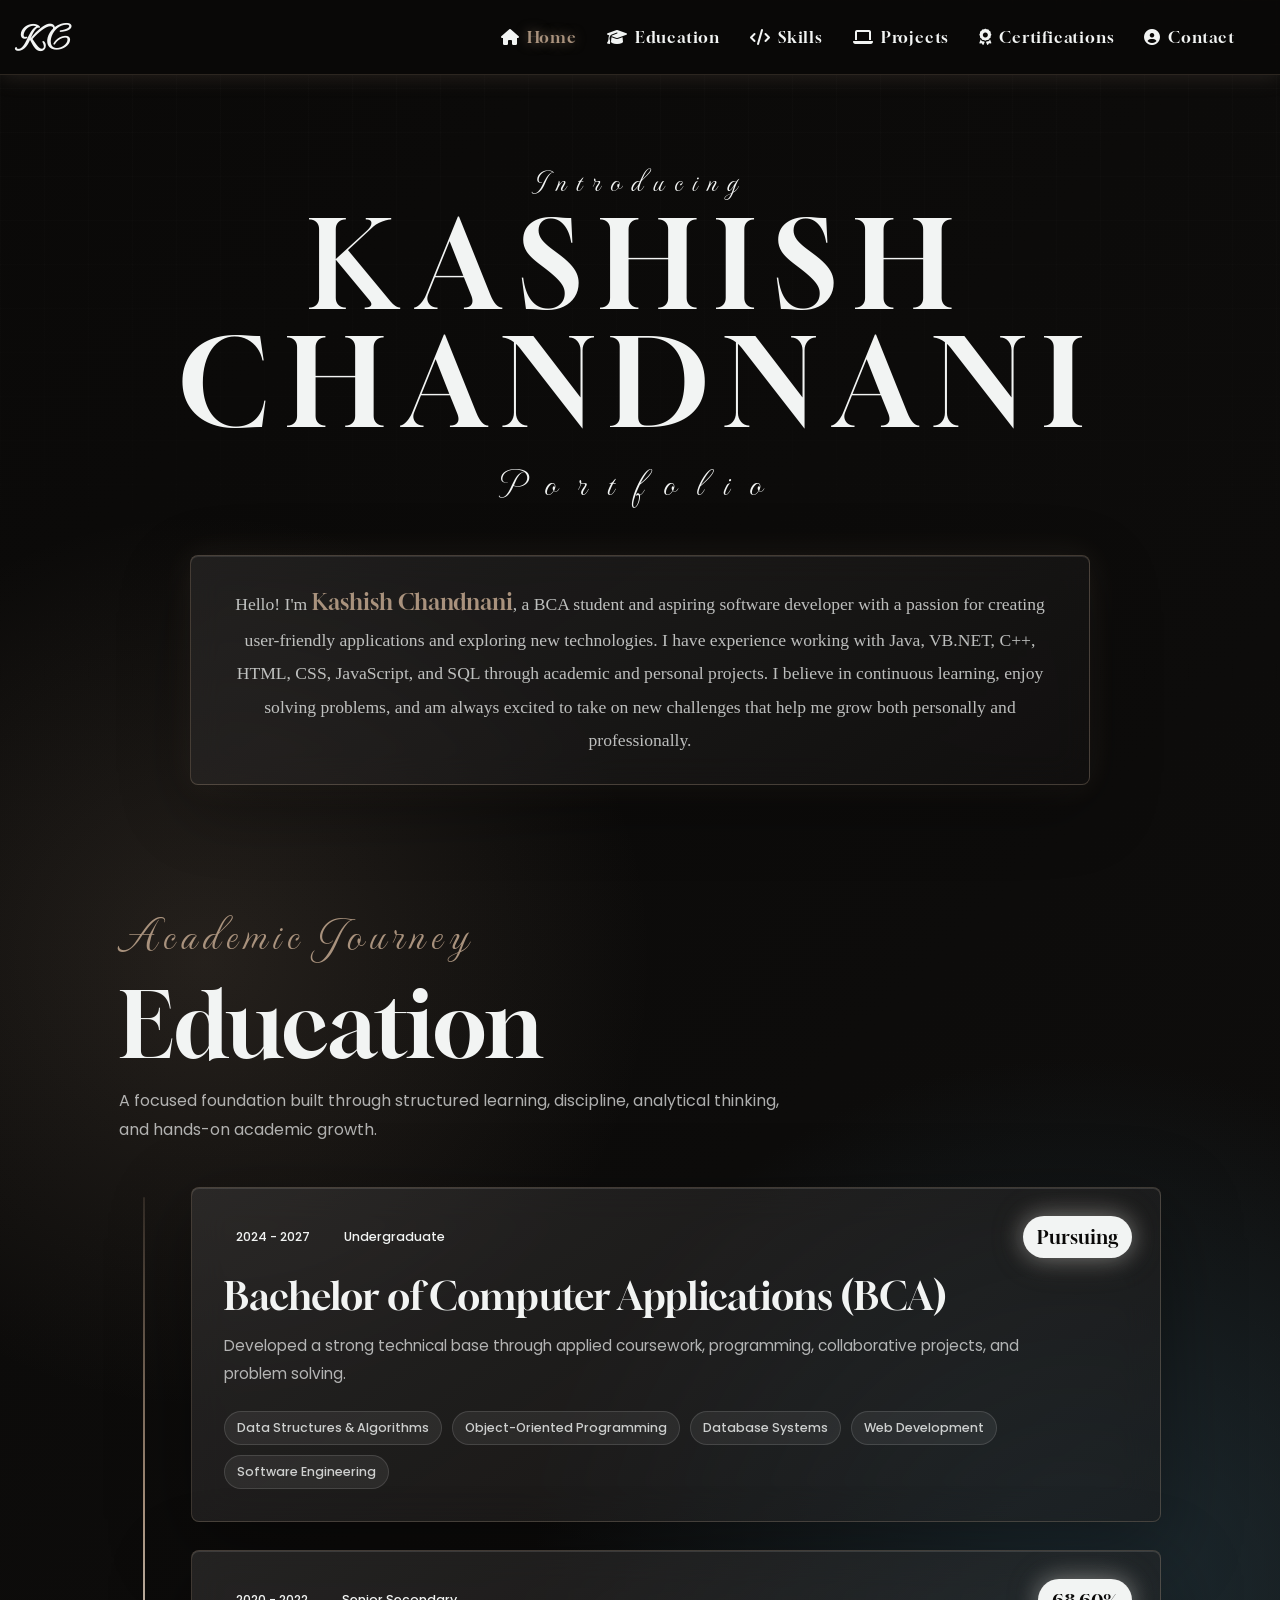
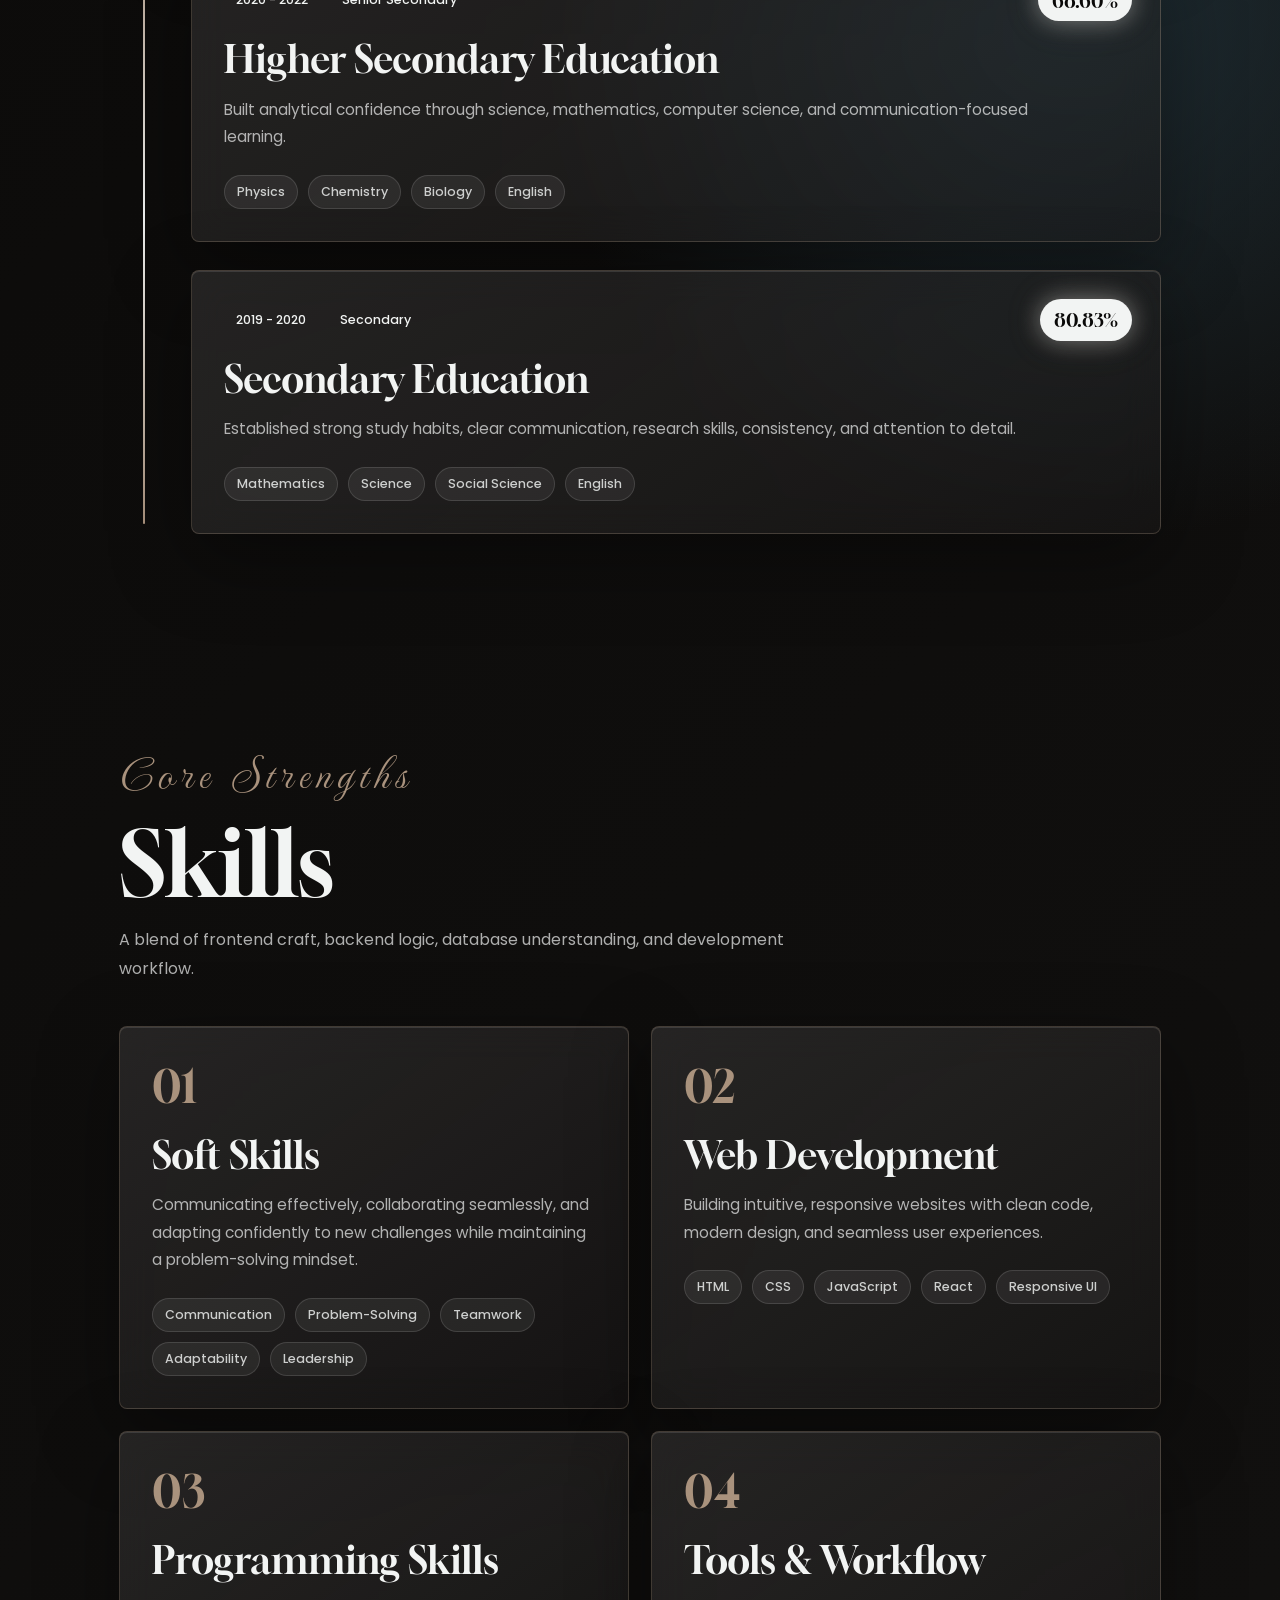
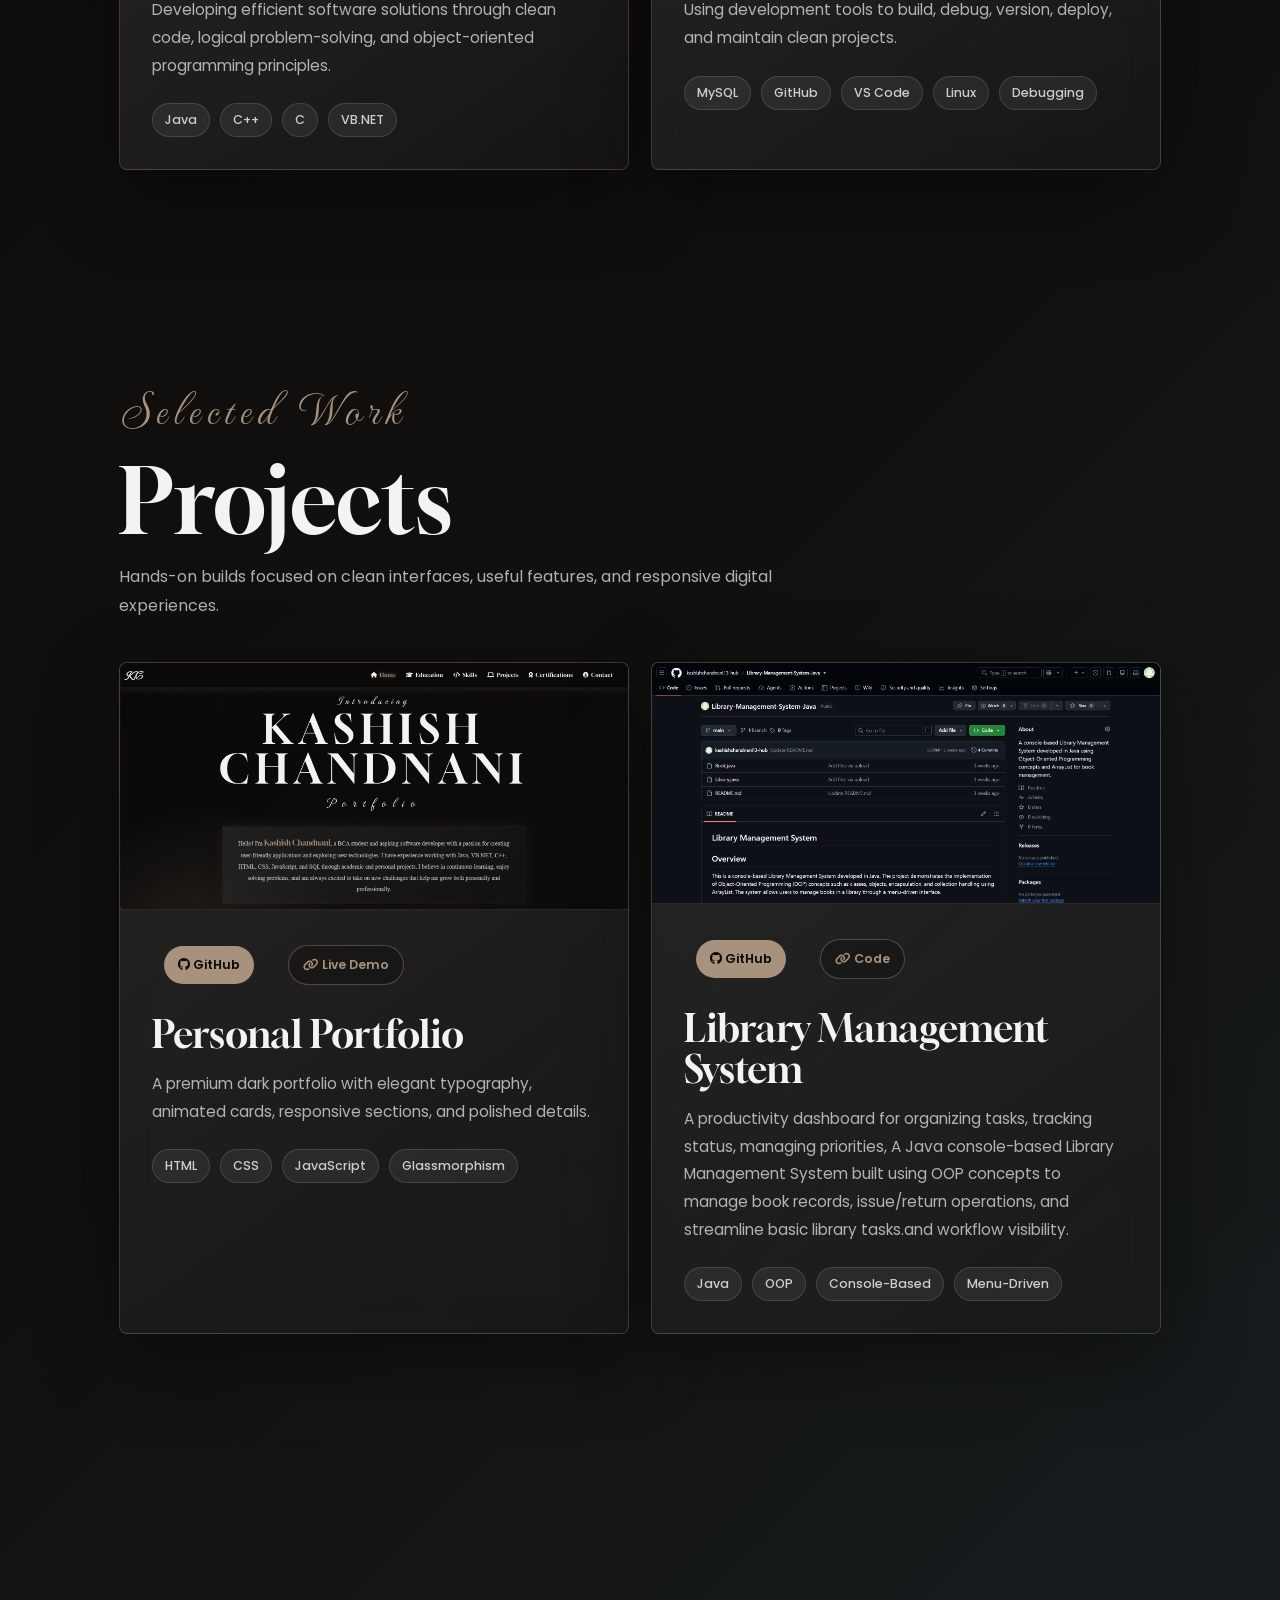
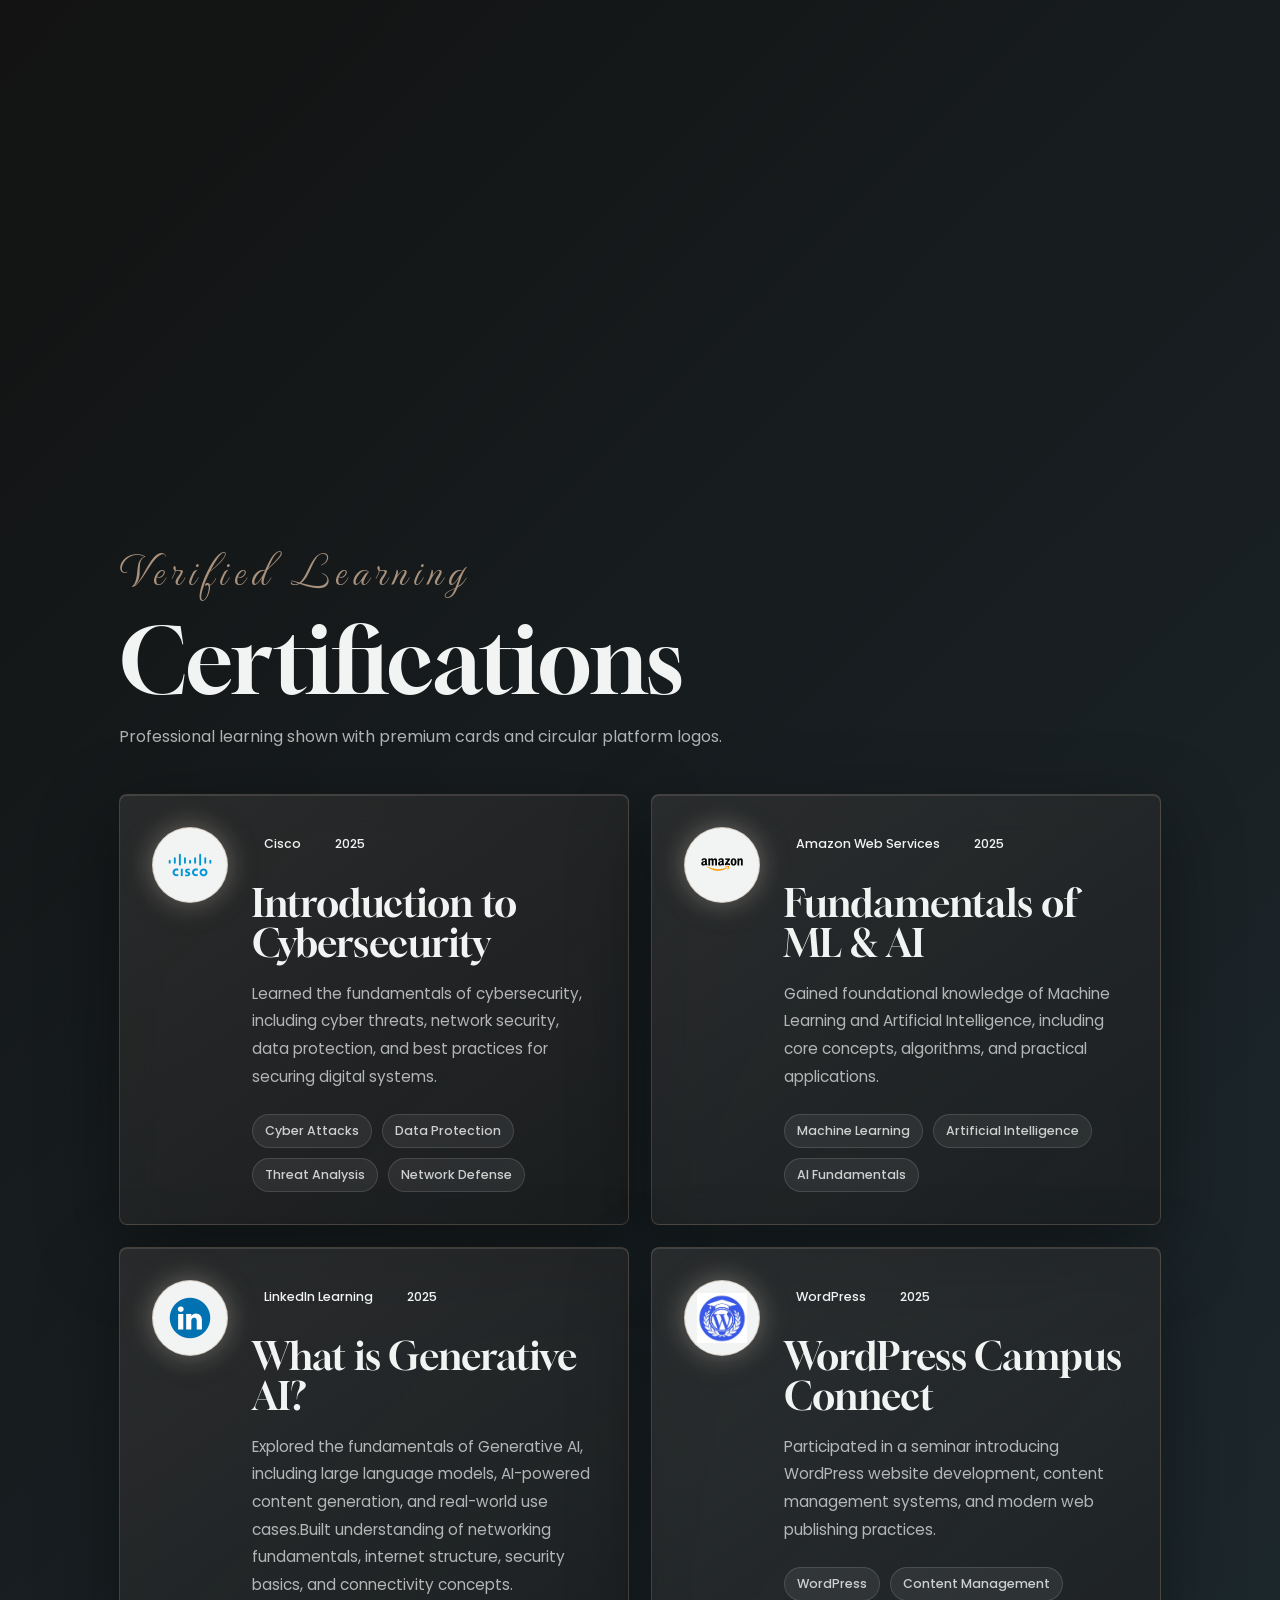
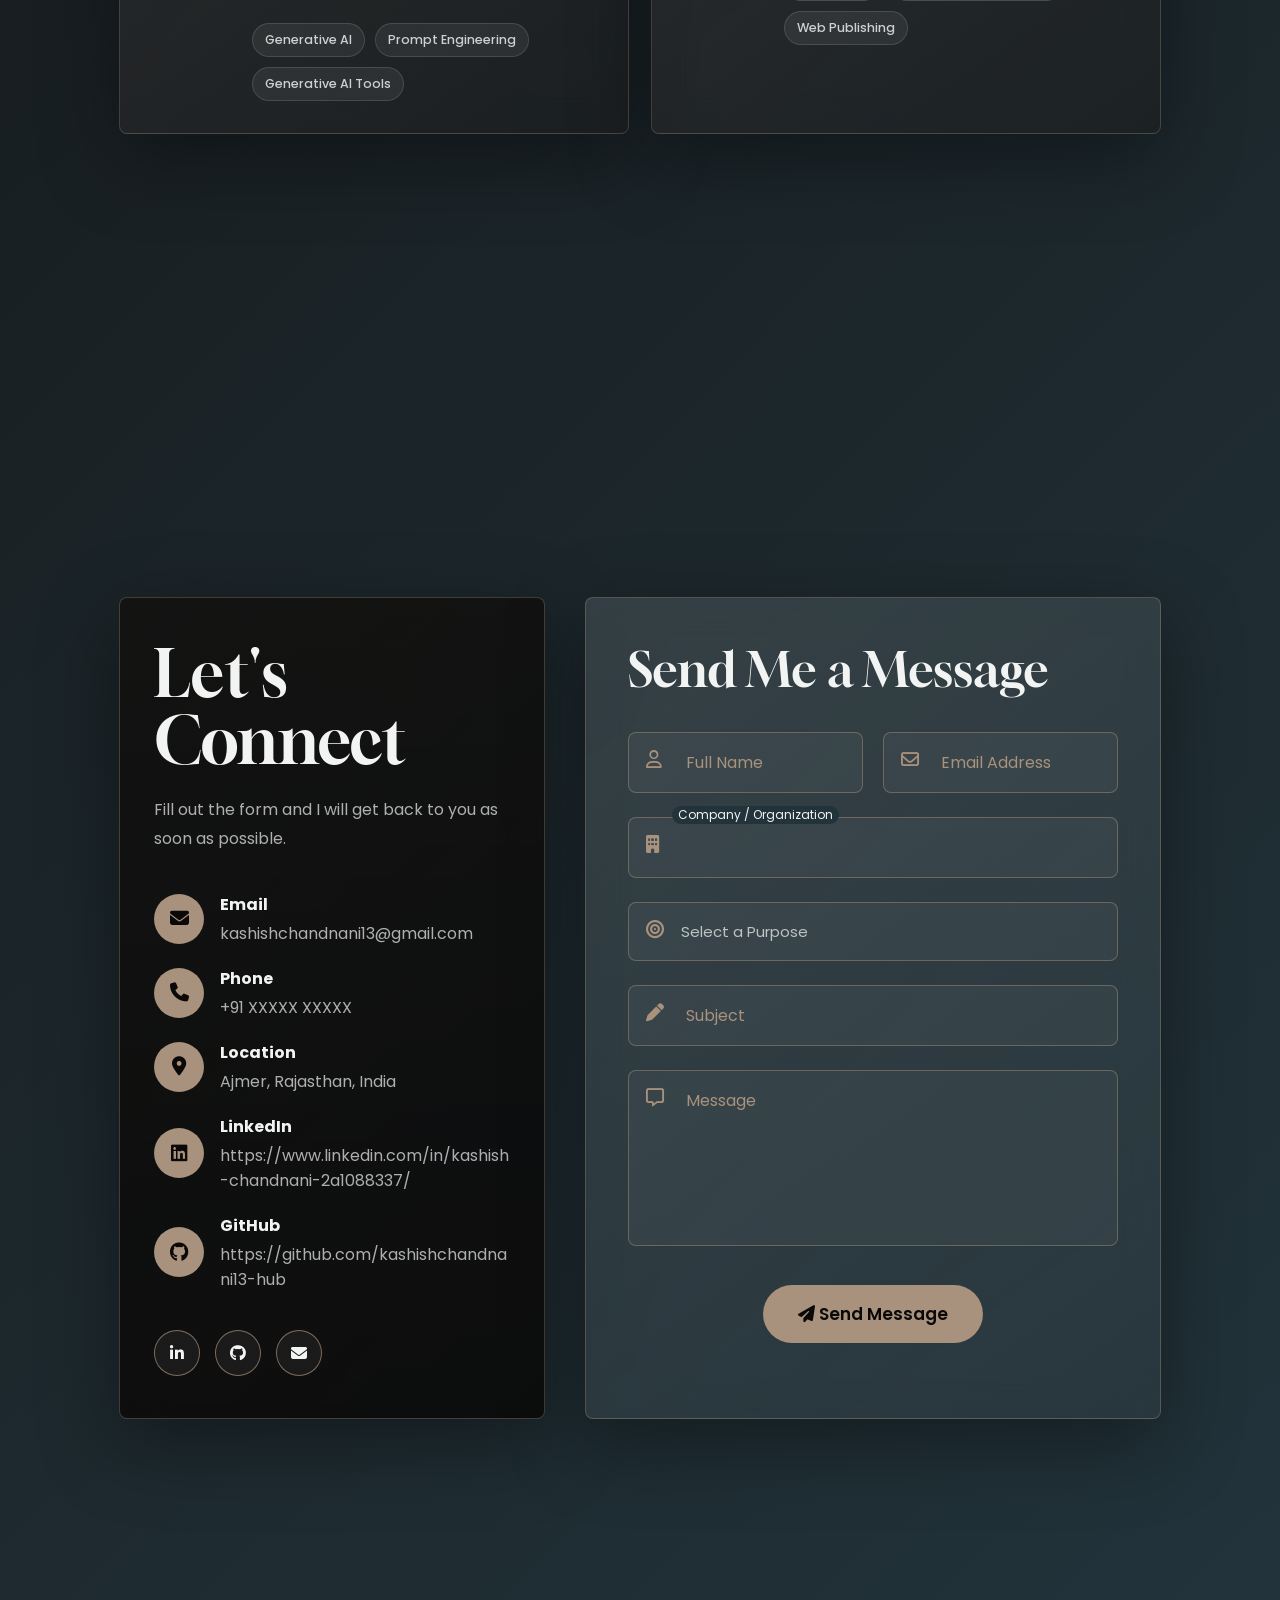
==== commit 5b984365: "Update index.html" ====
--- a/index.html
+++ b/index.html
@@ -227,7 +227,7 @@
           <span>HTML</span>
           <span>CSS</span>
           <span>JavaScript</span>
-          <span>Glassmorphism</span>
+          <span>Glassmorphism </span>
         </div>
       </article>
 
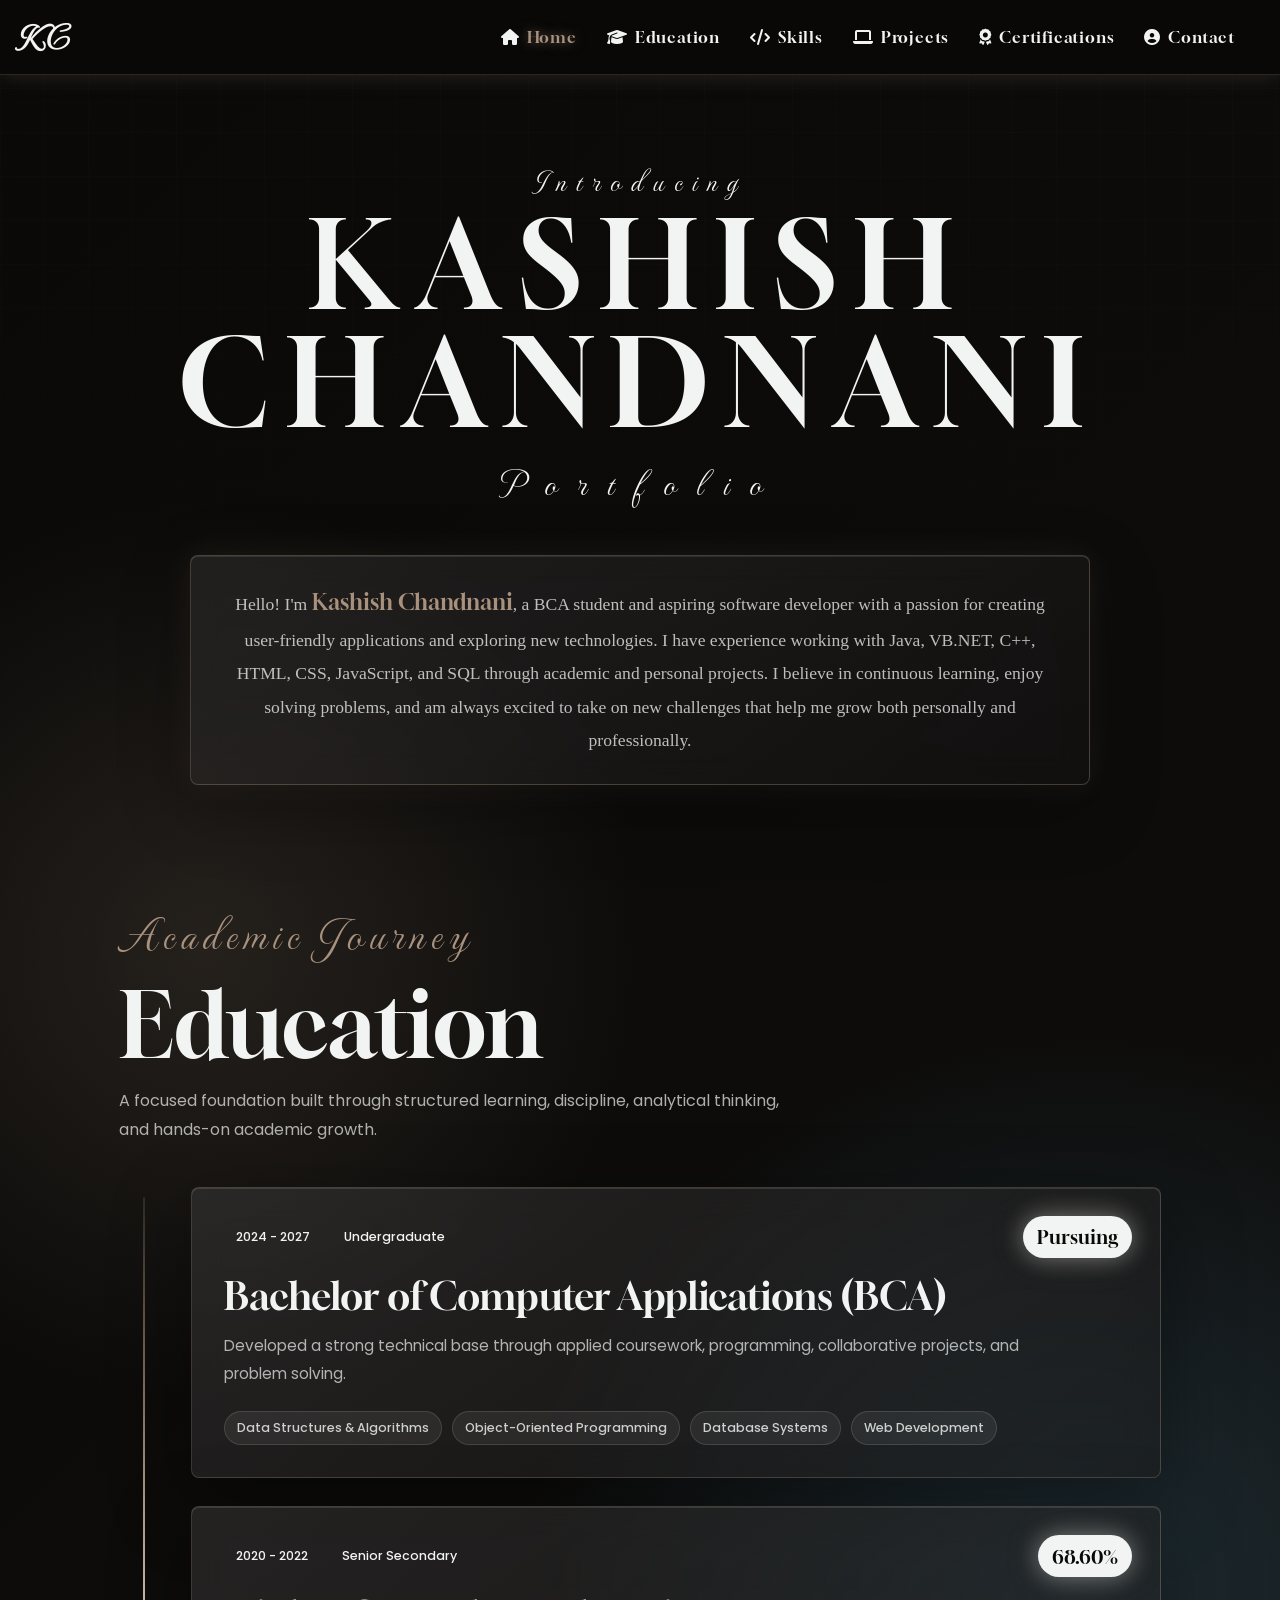
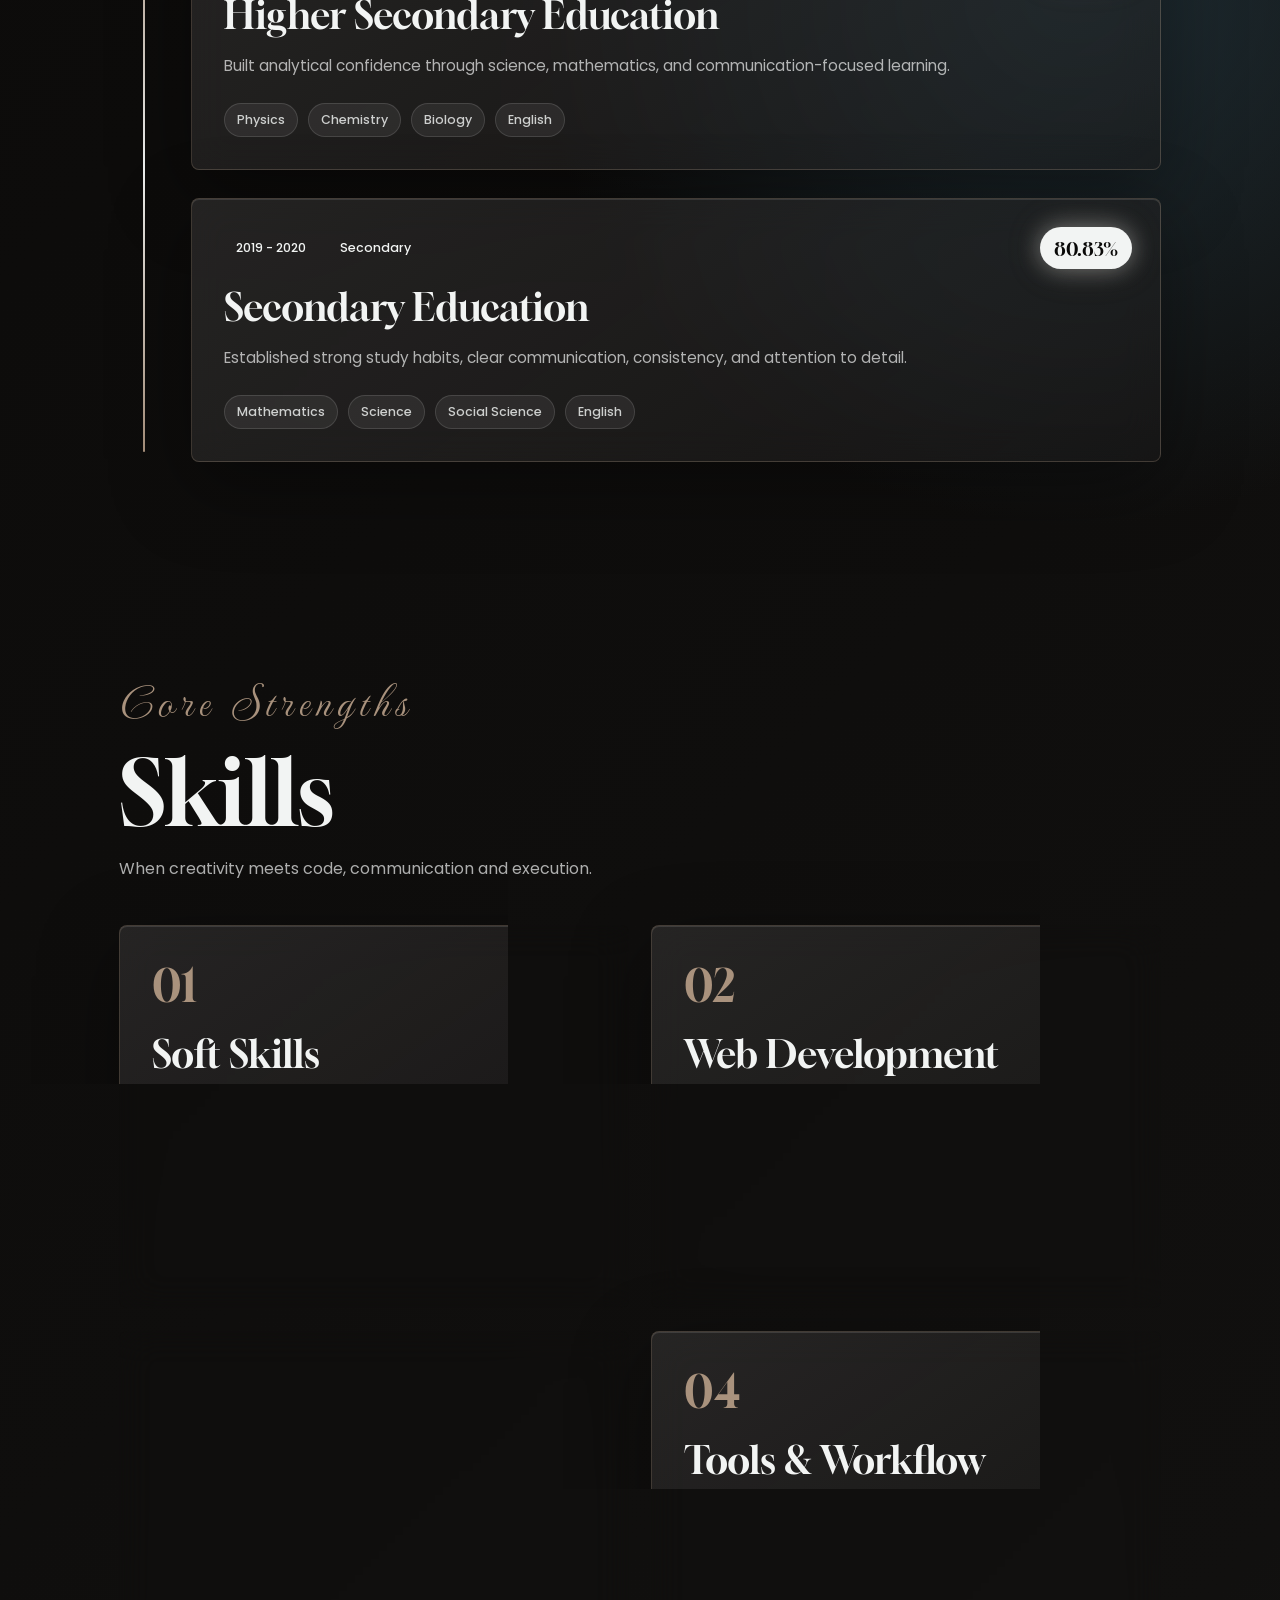
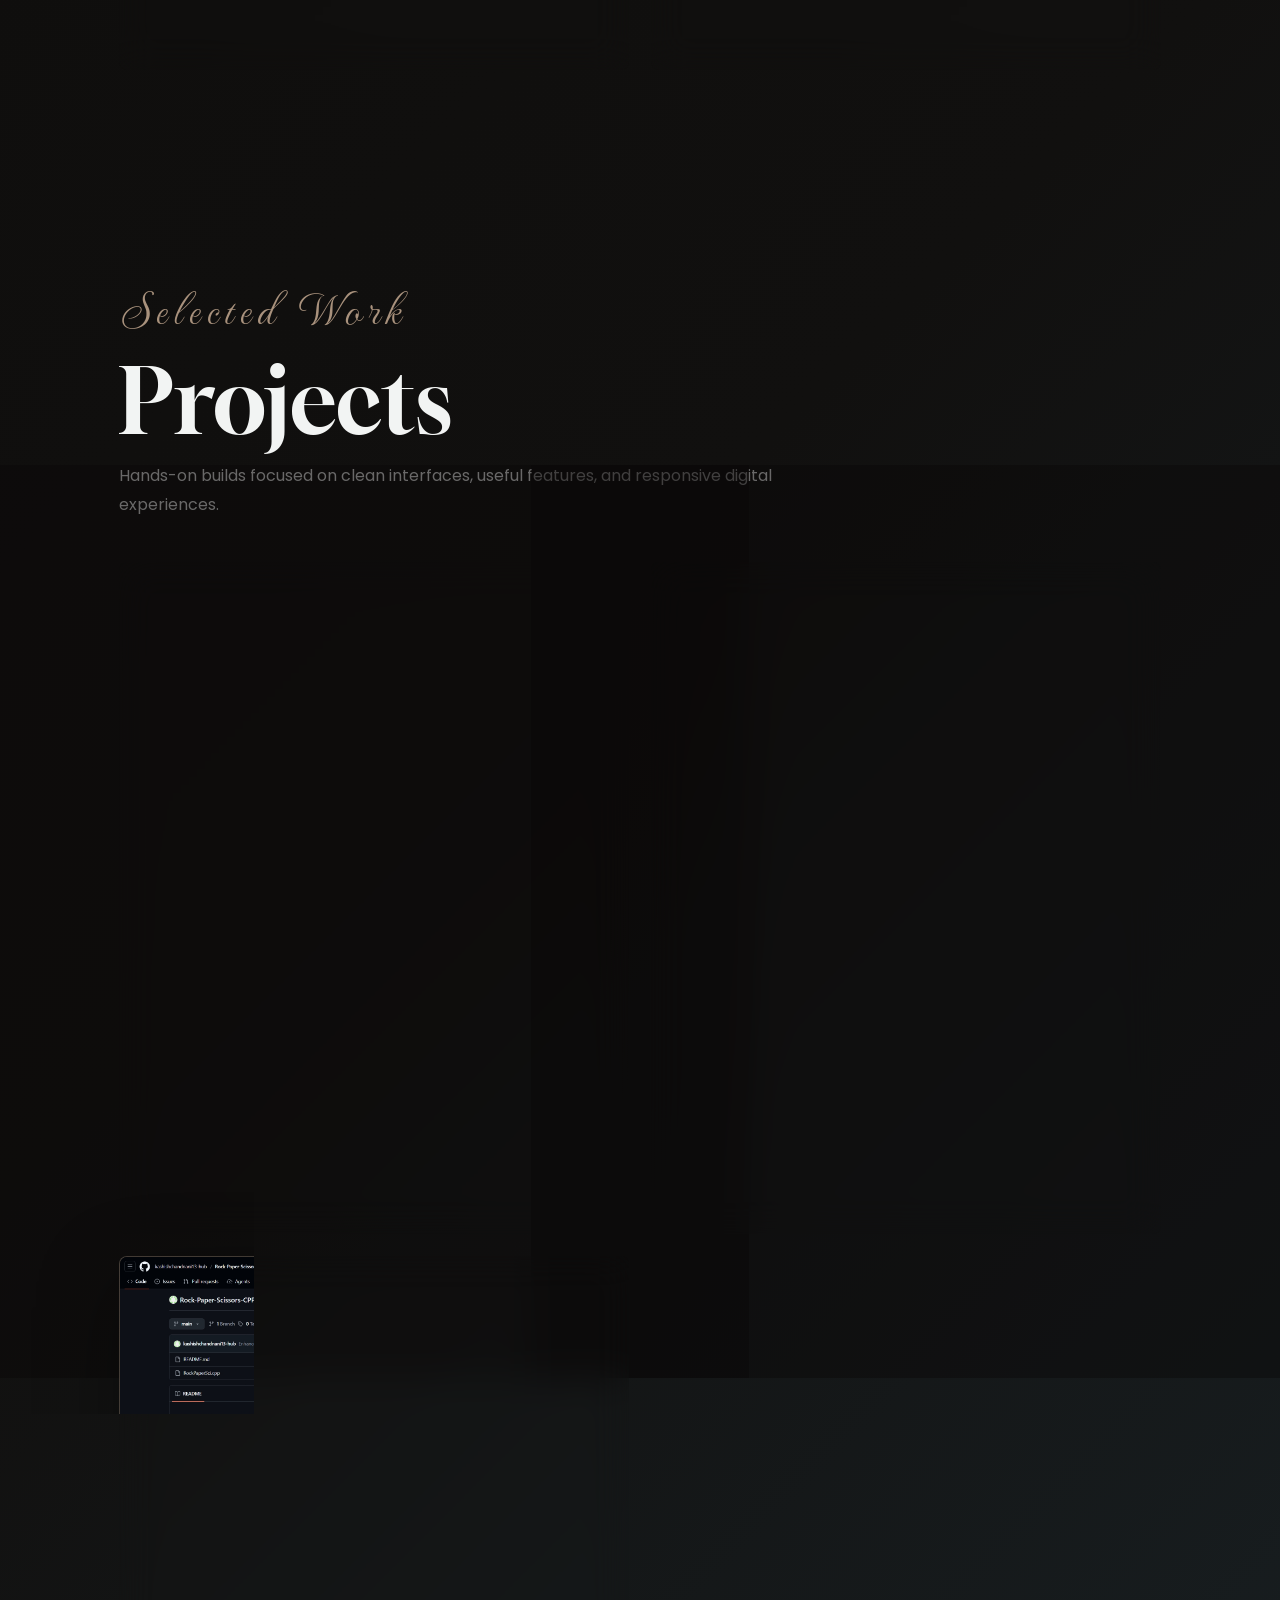
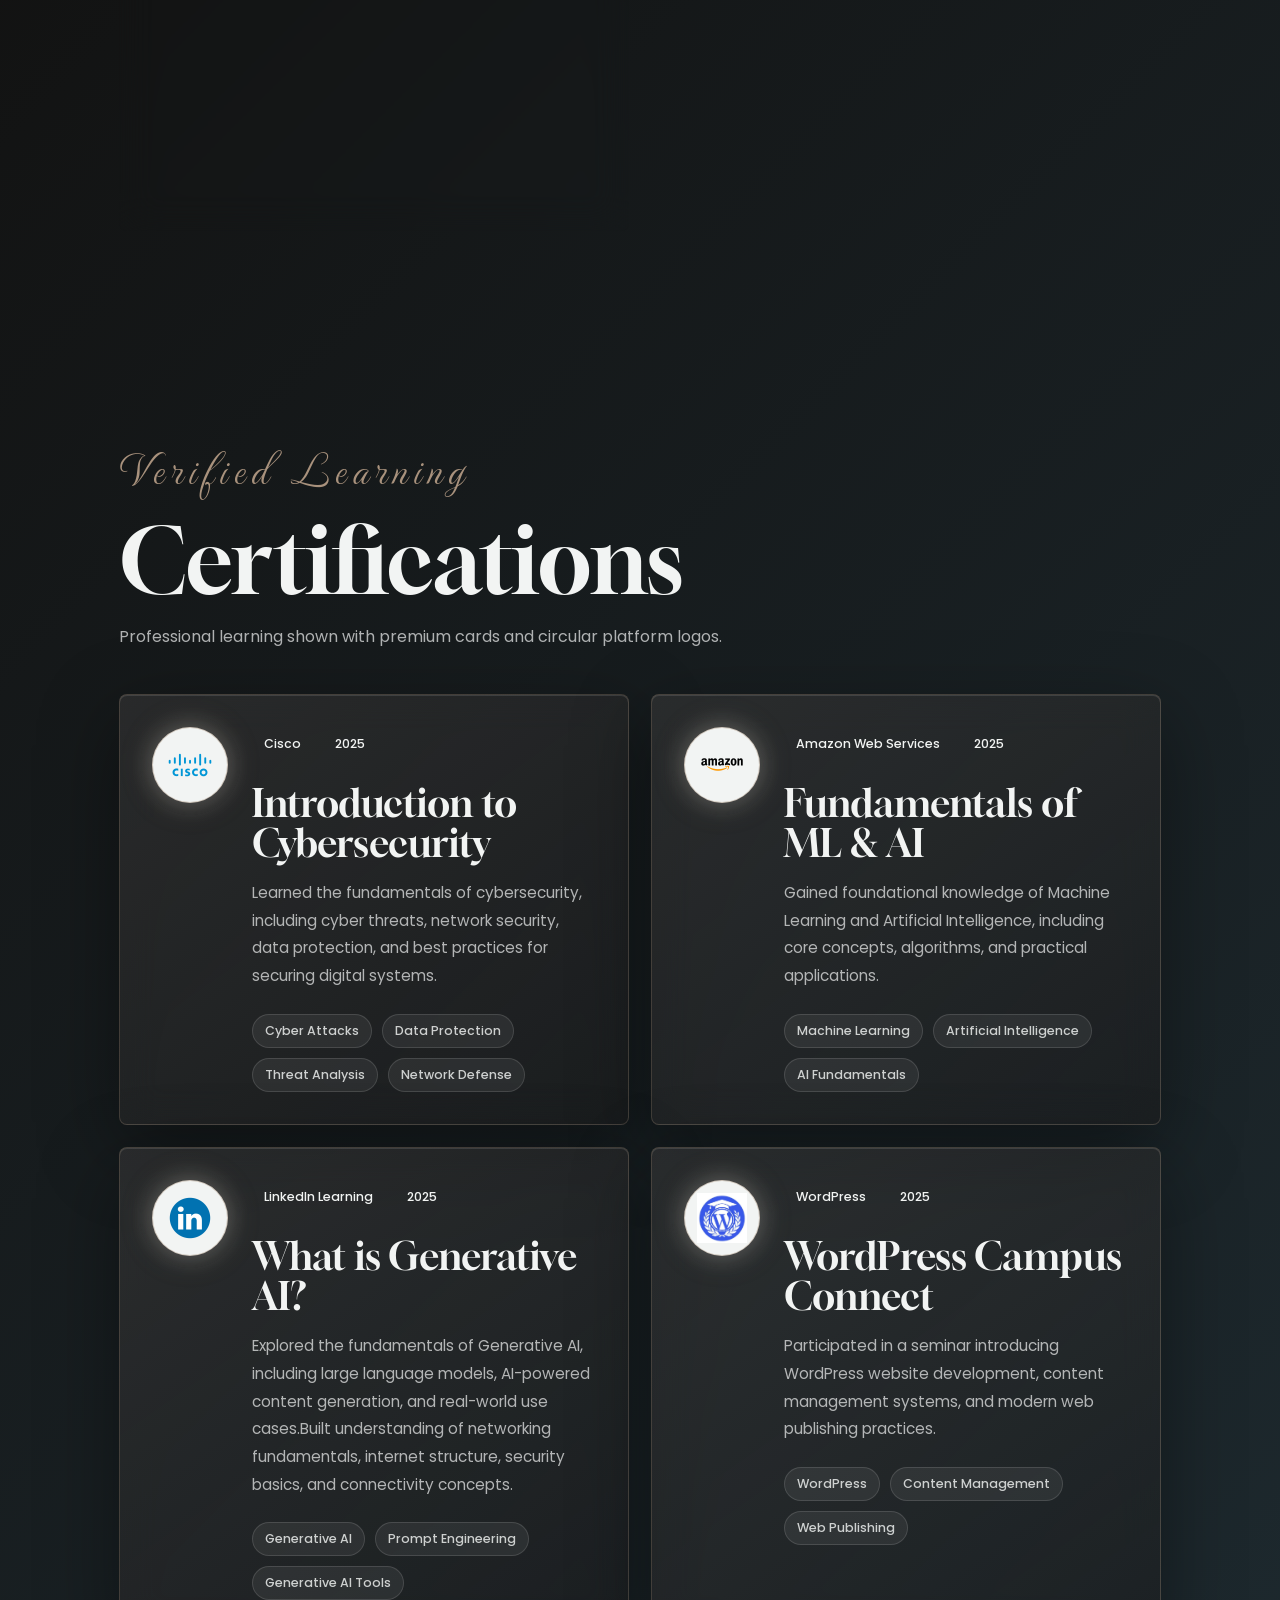
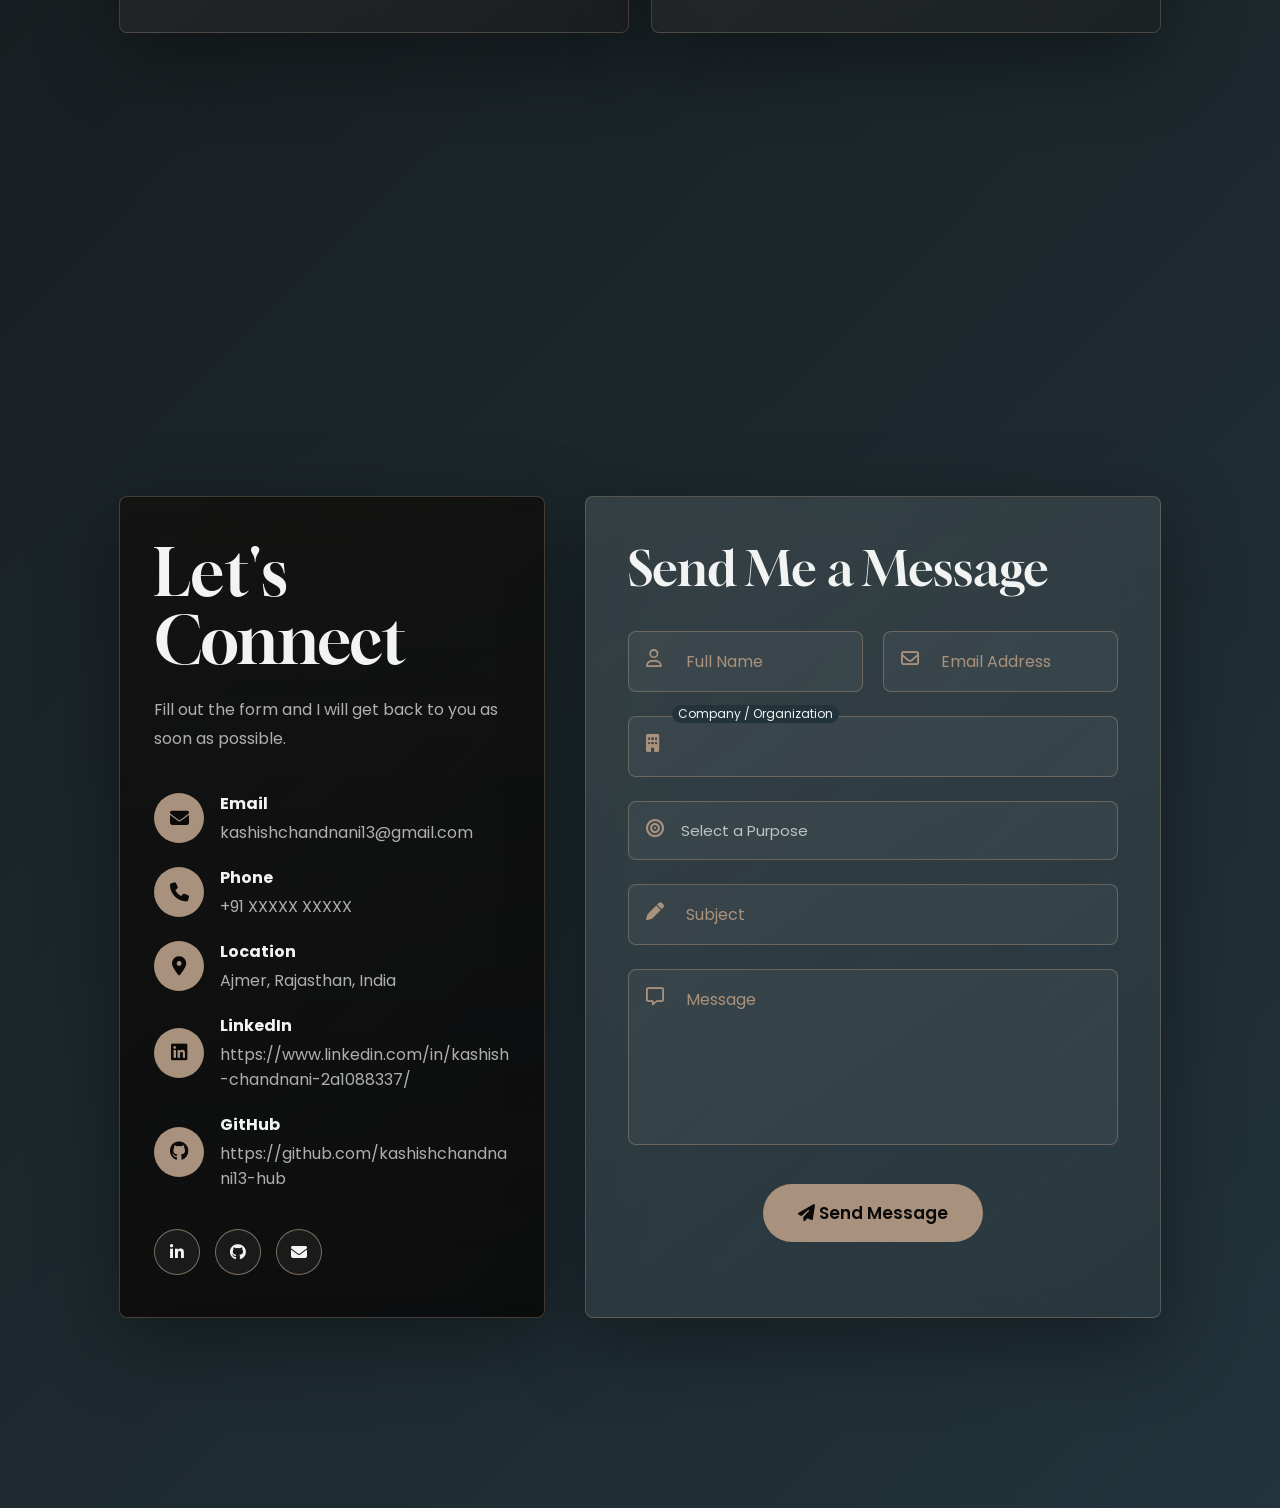
==== commit 0a881eff: "Update index.html" ====
--- a/index.html
+++ b/index.html
@@ -89,7 +89,6 @@
           <span>Object-Oriented Programming</span>
           <span>Database Systems</span>
           <span>Web Development</span>
-          <span>Software Engineering</span>
         </div>
       </article>
 
@@ -101,7 +100,7 @@
           <span class="pill outline">Senior Secondary</span>
         </div>
         <h3>Higher Secondary Education</h3>
-        <p>Built analytical confidence through science, mathematics, computer science, and communication-focused learning.</p>
+        <p>Built analytical confidence through science, mathematics, and communication-focused learning.</p>
         <div class="tags">
           <span>Physics</span>
           <span>Chemistry</span>
@@ -118,7 +117,7 @@
           <span class="pill outline">Secondary</span>
         </div>
         <h3>Secondary Education</h3>
-        <p>Established strong study habits, clear communication, research skills, 
+        <p>Established strong study habits, clear communication,  
           consistency, and attention to detail.
         </p>
         <div class="tags">
@@ -135,7 +134,7 @@
     <div class="section-head scroll-reveal">
       <p class="script">Core Strengths</p>
       <h2>Skills</h2>
-      <p>A blend of frontend craft, backend logic, database understanding, and development workflow.</p>
+      <p>When creativity meets code, communication and execution.</p>
     </div>
 
     <div class="grid-2">
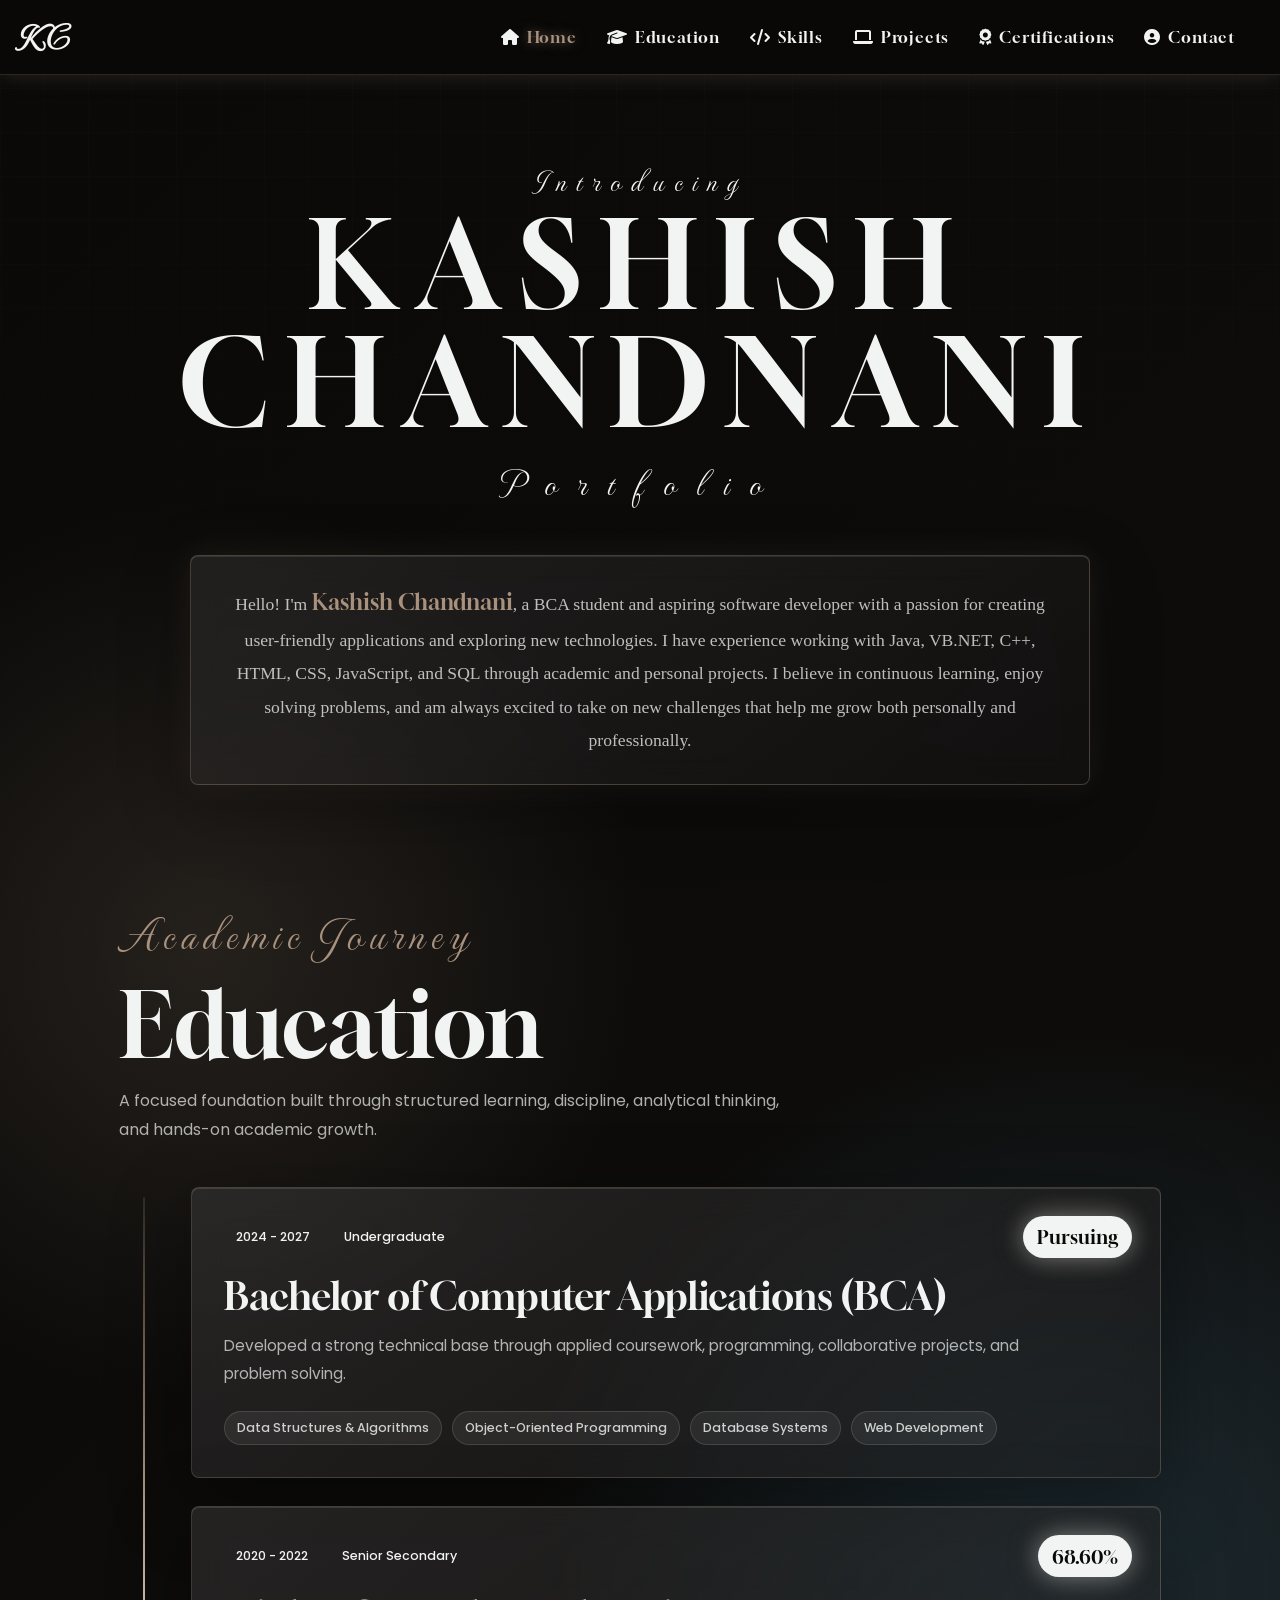
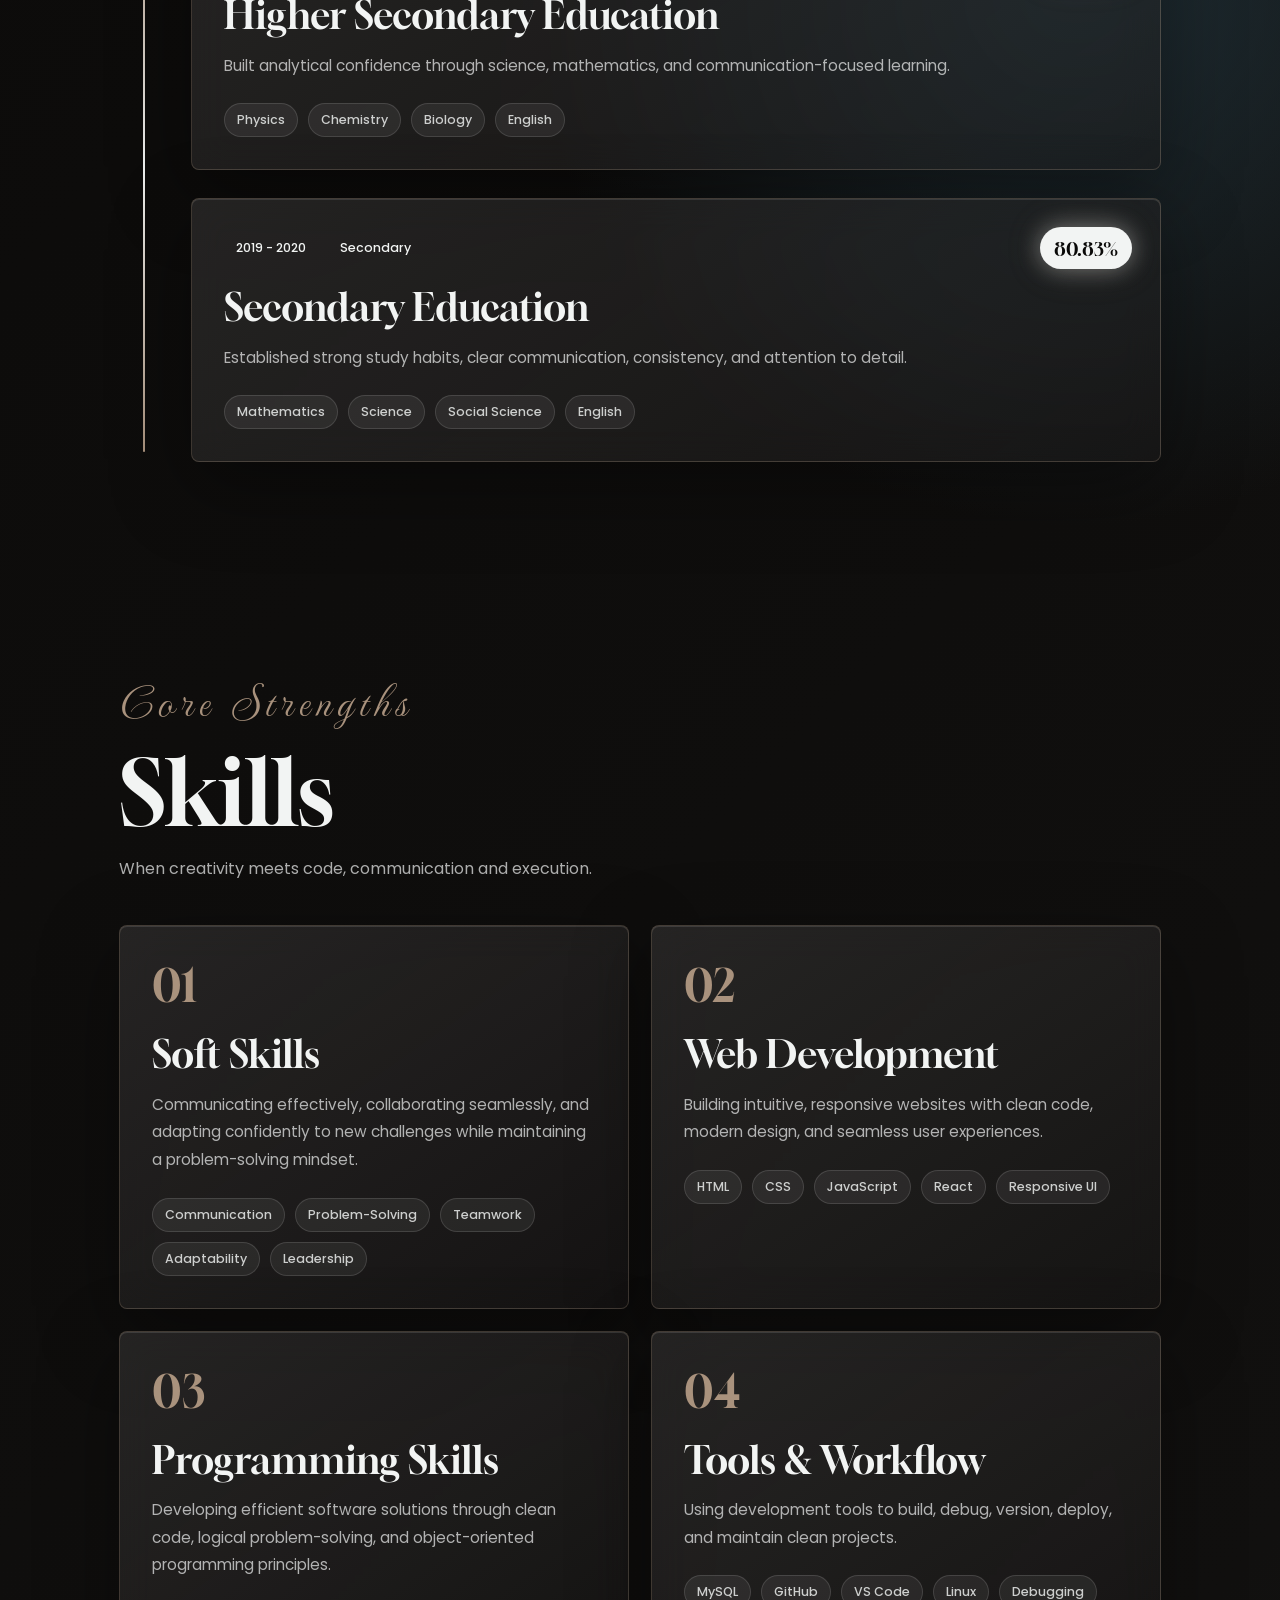
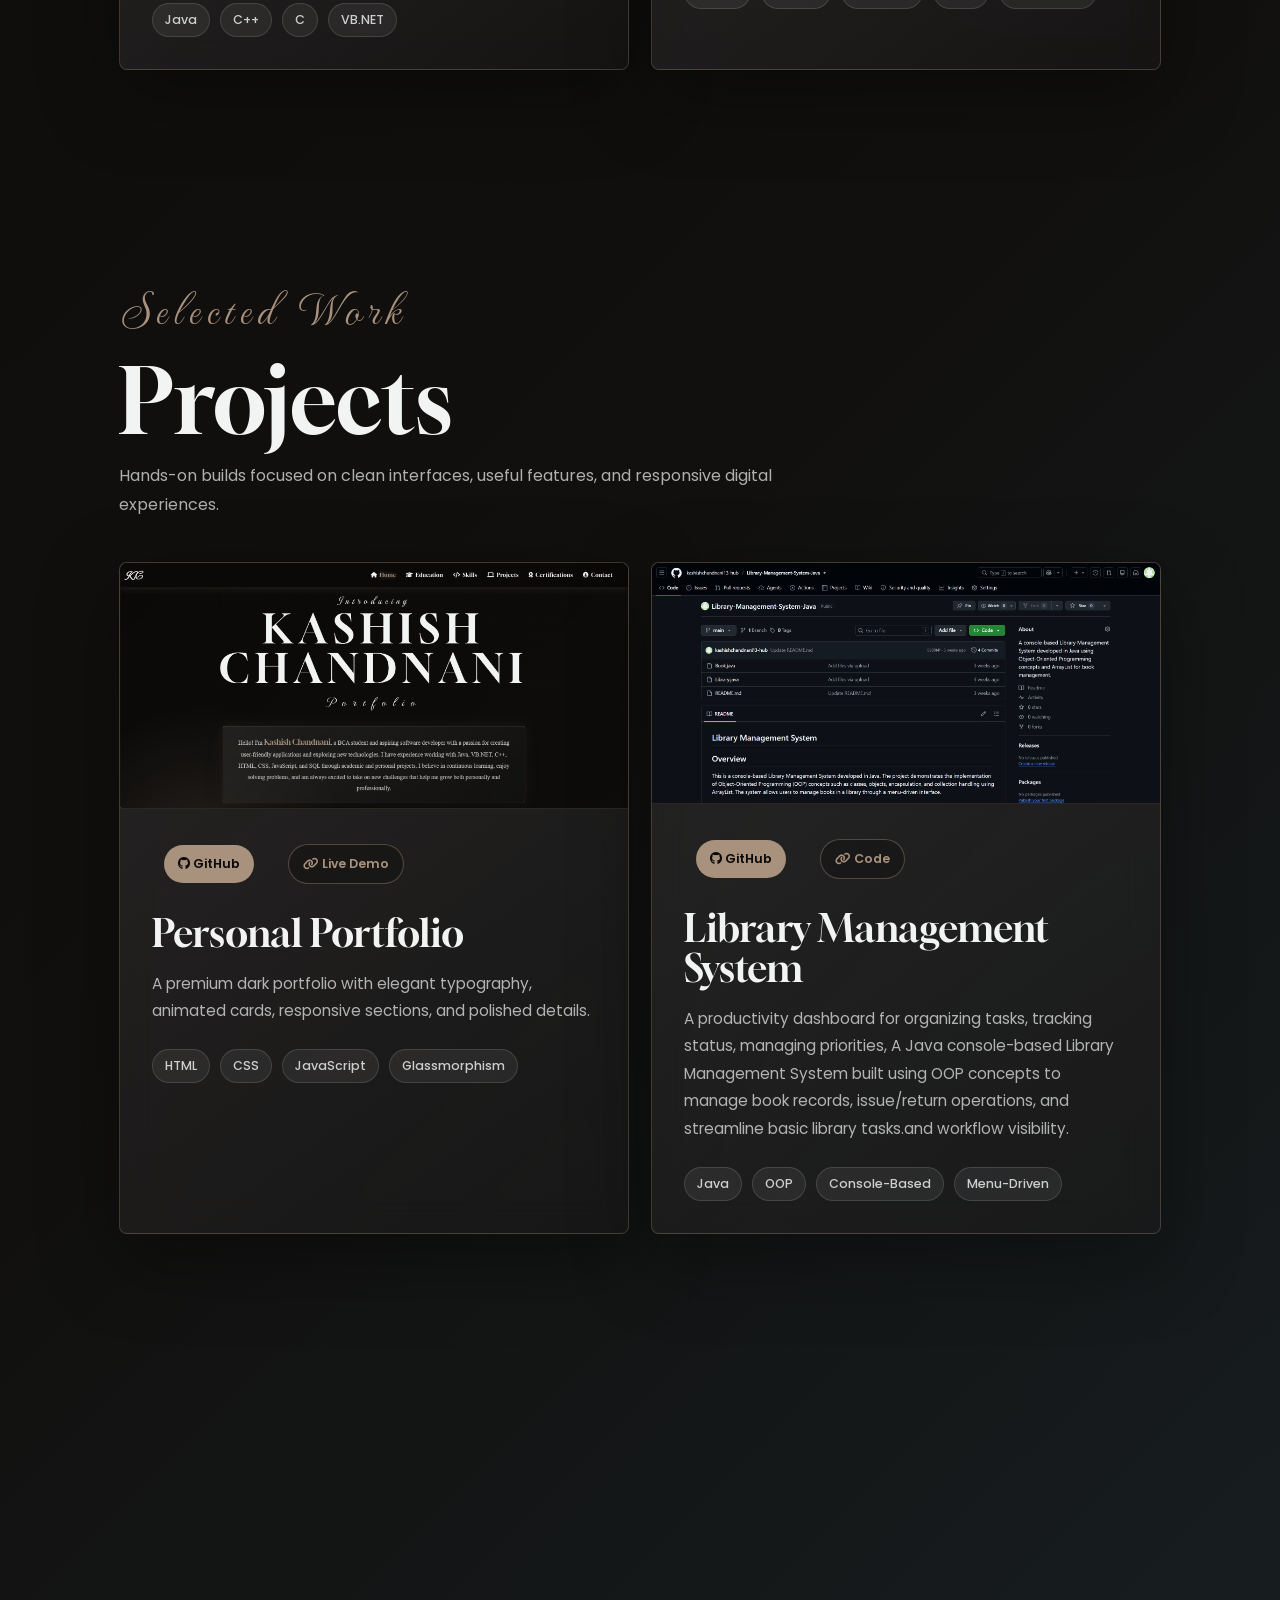
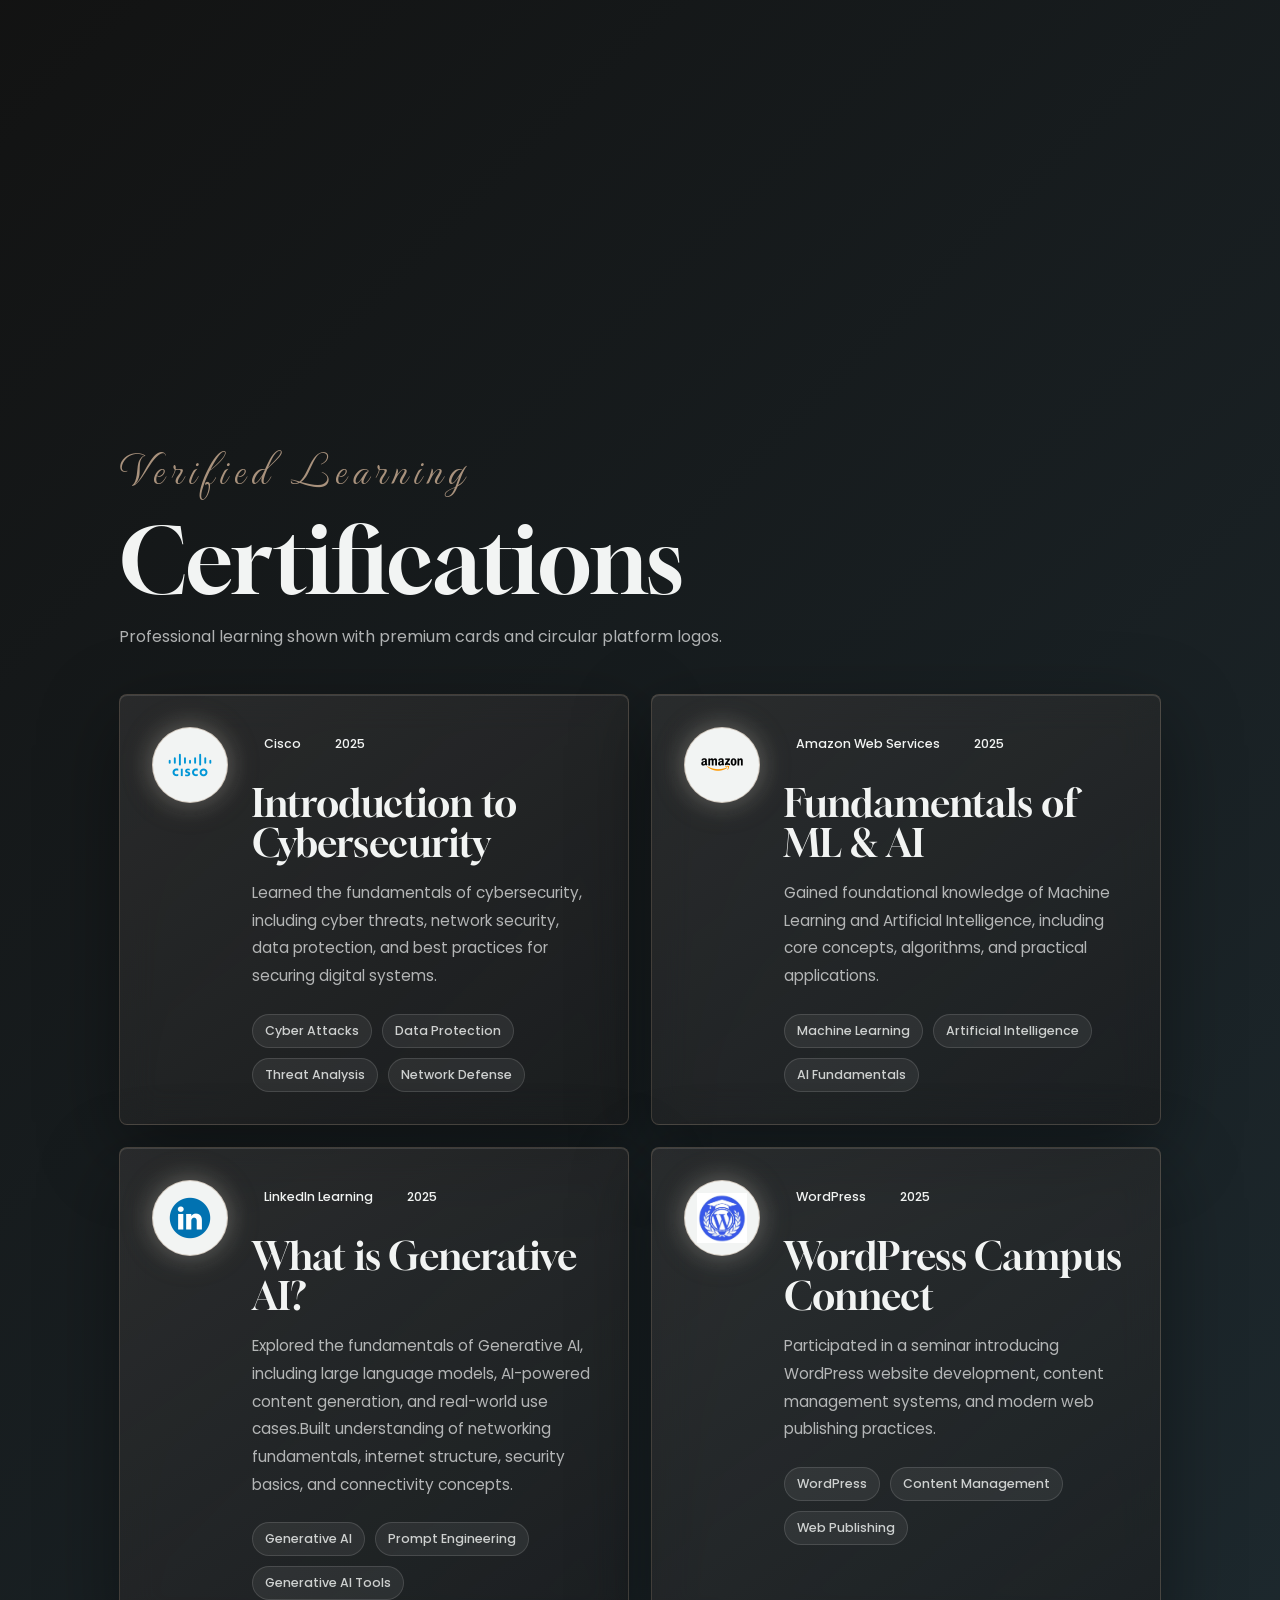
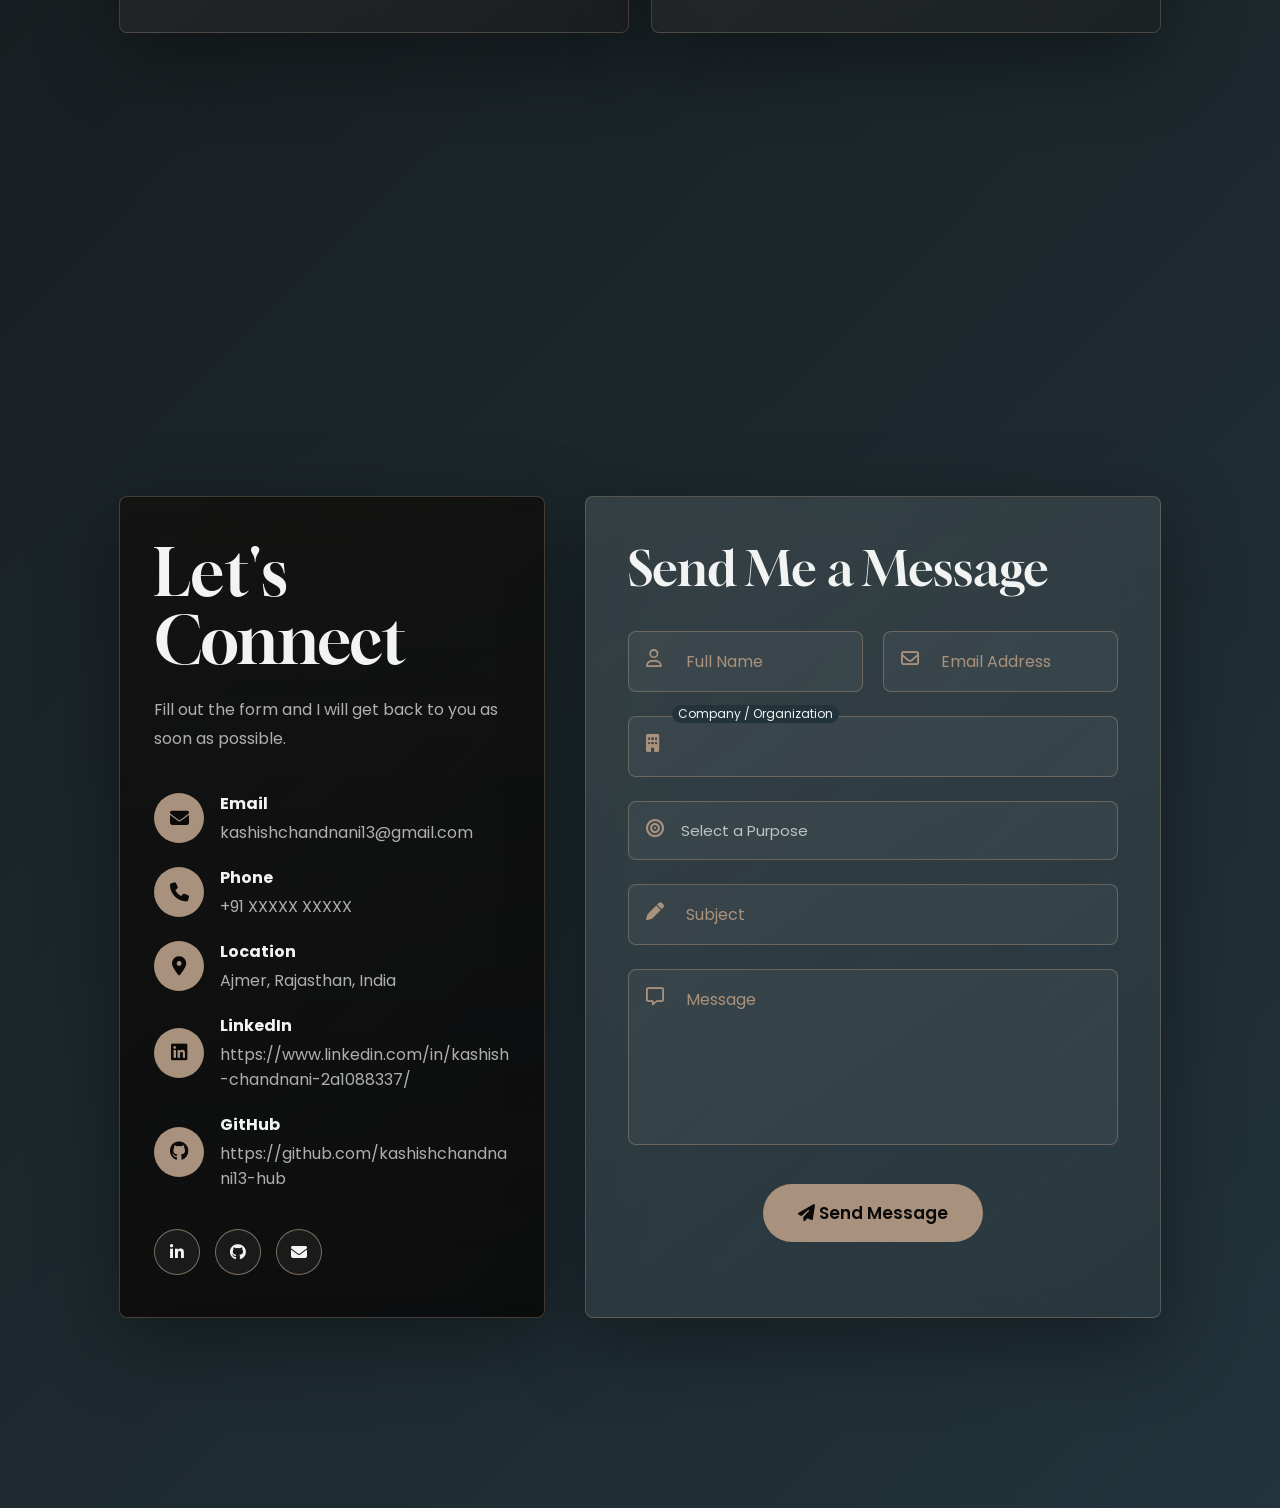
==== commit 0c95b8a0: "Update index.html" ====
--- a/index.html
+++ b/index.html
@@ -102,10 +102,10 @@
         <h3>Higher Secondary Education</h3>
         <p>Built analytical confidence through science, mathematics, and communication-focused learning.</p>
         <div class="tags">
-          <span>Physics</span>
-          <span>Chemistry</span>
-          <span>Biology</span>
-          <span>English</span>
+          <span>Physics </span>
+          <span>Chemistry </span>
+          <span>Biology </span>
+          <span>English </span>
         </div>
       </article>
 
@@ -121,10 +121,10 @@
           consistency, and attention to detail.
         </p>
         <div class="tags">
-          <span>Mathematics</span>
-          <span>Science</span>
-          <span>Social Science</span>
-          <span>English</span>
+          <span>Mathematics </span>
+          <span>Science </span>
+          <span>Social Science </span>
+          <span>English </span>
         </div>
       </article>
     </div>
